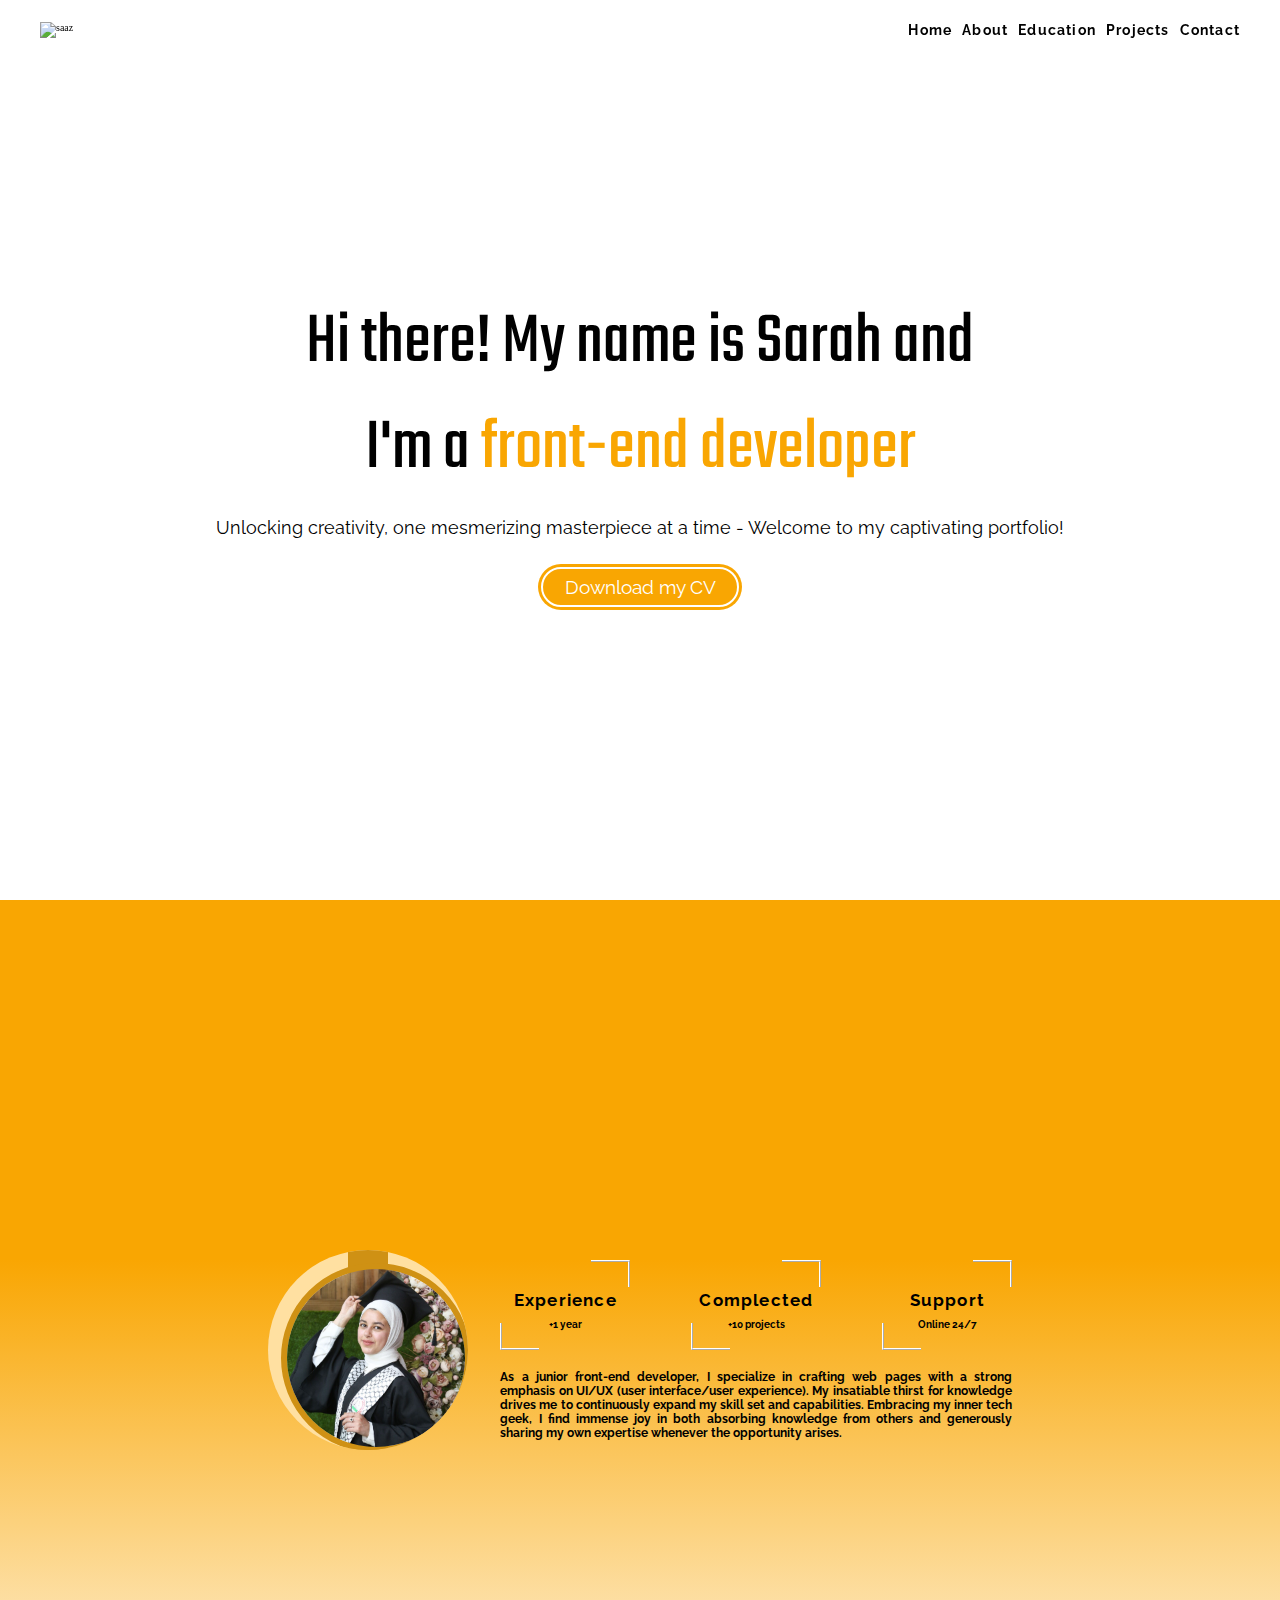
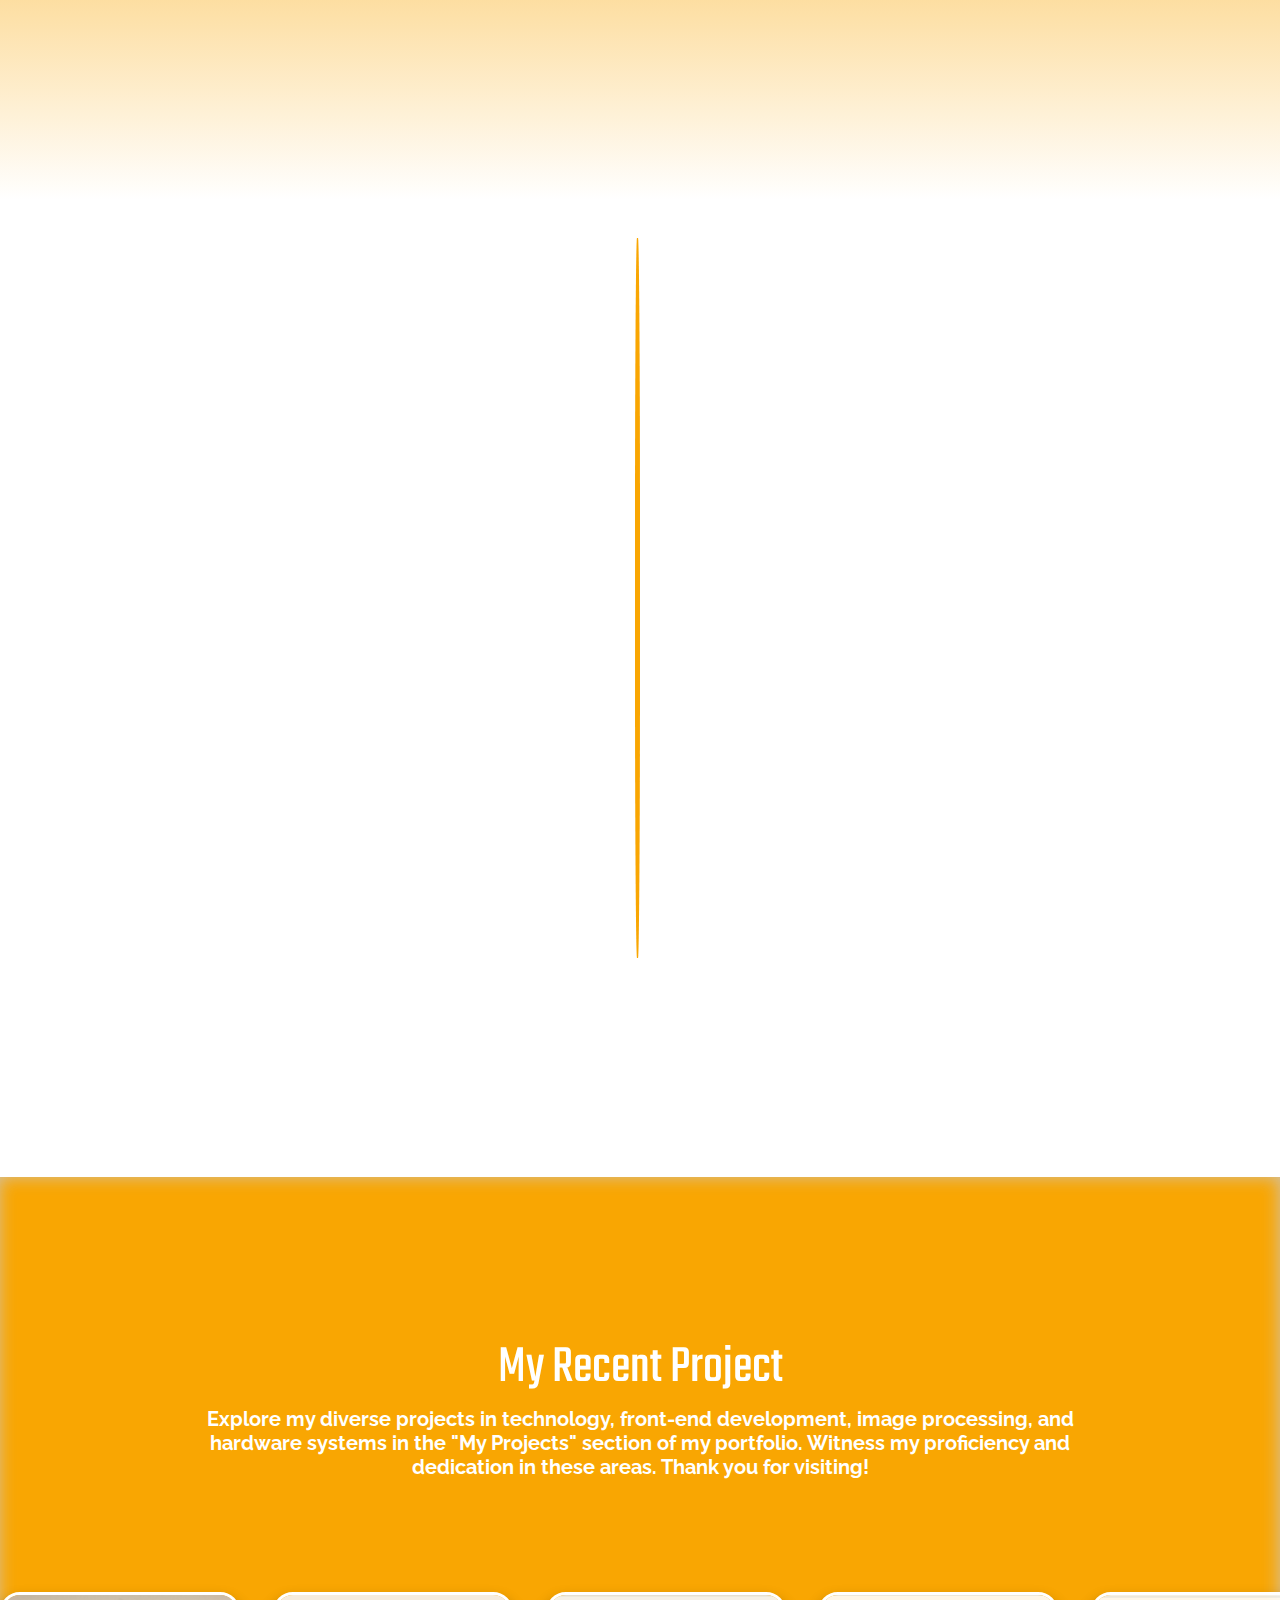
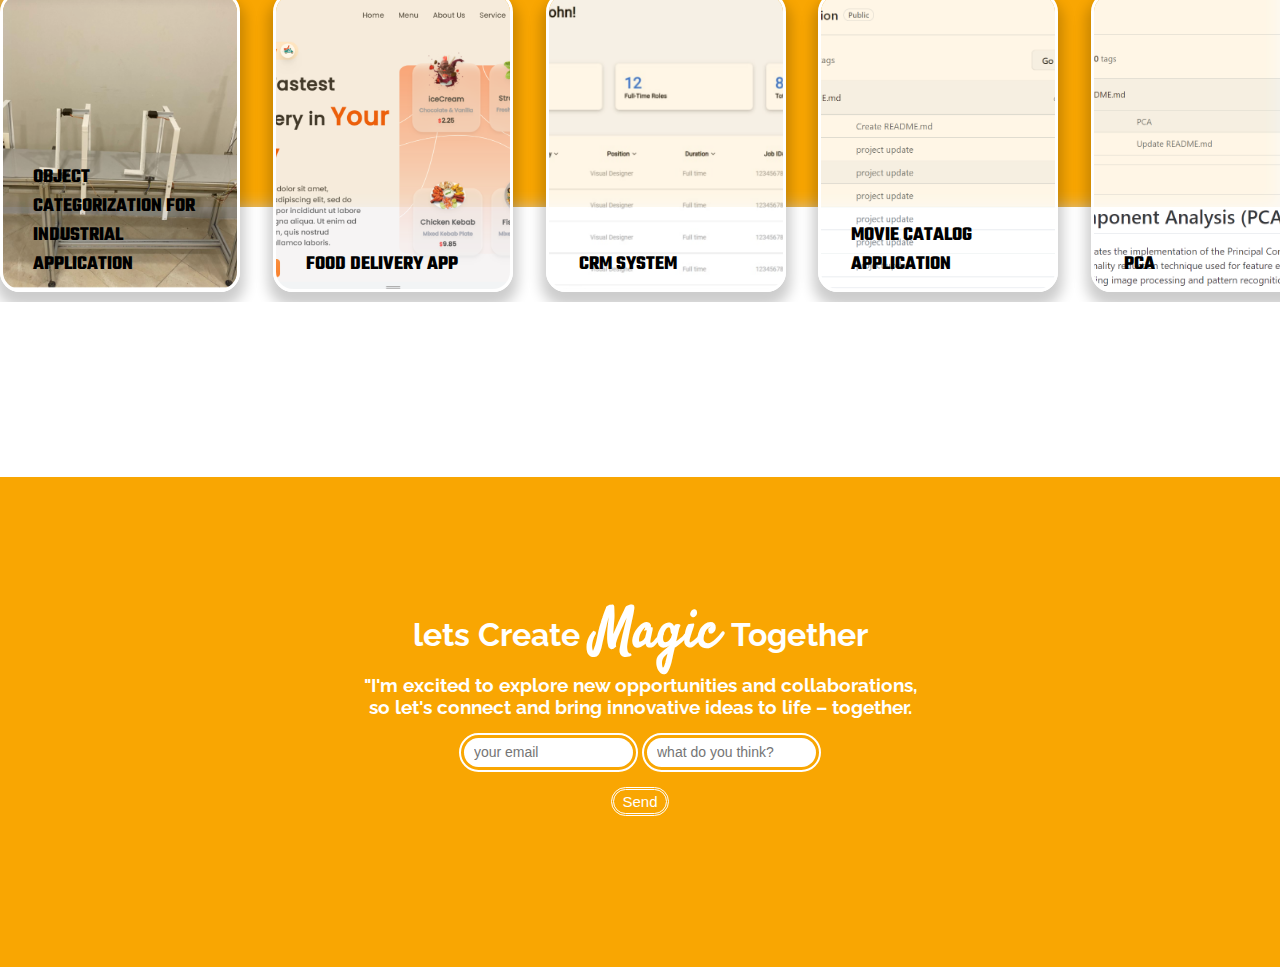
==== index.html @ d1045444 "#15 - Fix hidden bar position to appear at top of projects section" ====
<!DOCTYPE html>
<html lang="en">
    <head>
        <meta charset="UTF-8">
        <meta name="viewport" content="width=device-width, initial-scale=1.0">
        <link rel="preconnect" href="https://fonts.googleapis.com">
        <link rel="preconnect" href="https://fonts.gstatic.com" crossorigin>
        <link href="https://fonts.googleapis.com/css2?family=Raleway:wght@500&family=Satisfy&family=Teko&display=swap" rel="stylesheet">
        <link rel="stylesheet" href="style.css">
        <script src="https://kit.fontawesome.com/94c3cf904d.js" crossorigin="anonymous"></script>
        <title>Sarah Abu Zeneh</title>
    </head>
    <body>
      <header class="header-section">
            <img src="utils/images/logo.PNG" alt="saaz">
            <section>
                <nav class="nav-list">
                    <ul class="ul-list">
                        <li class="ul-item active" onclick="closeNavBar()">
                            <a href="#">Home</a>
                        </li>
                        <li class="ul-item active" onclick="closeNavBar()">
                            <a href="#about">About</a>
                        </li>
                        <li class="ul-item active" onclick="closeNavBar()">
                            <a href="#edu">Education</a>
                        </li>
                        <li class="ul-item active" onclick="closeNavBar()">
                            <a href="#project">Projects</a>
                        </li>
                        <li class="ul-item active" onclick="closeNavBar()">
                            <a href="#contact">Contact</a>
                        </li>
                    </ul>      
                </nav>
                <i id="hidden-bar" class=" fa-solid fa-bars"></i>
            </section>
        </header>
        <div id="drop-down" class="drop-down">
            <ul class="ul-list">
                <li class="ul-item active">
                    <a href="#">Home</a>
                </li>
                <li class="ul-item active">
                    <a href="#about">About</a>
                </li>
                <li class="ul-item active">
                    <a href="#edu">Education</a>
                </li>
                <li class="ul-item active">
                    <a href="#project">Projects</a>
                </li>
                <li class="ul-item active">
                    <a href="#contact">Contact</a>
                </li>
            </ul>
        </div>
        <section id="home">
            <p class="welcoming-text">Hi there! My name is Sarah and I'm a
                <span>front-end developer</span>
            </p>
            <p class="tagline">
                Unlocking creativity, one mesmerizing masterpiece at a time - Welcome to my captivating portfolio!
            </p>
            <a href="utils/SAZ.pdf" title="Sarah's CV" class="download" download="sarah-abu-zeneh-CV">Download my CV</a>
        </section>
      <section id="about">
            <div class="image-section">
                <div class="image-content">
                    <img src="utils/images/sarah-img.jpeg" alt="my personal image">
                </div>
            </div>
            <div class="cards-section">
                <div class="cards">
                    <div class="card-container">
                        <div class="card">
                            <i class="fa-solid fa-puzzle-piece"></i>
                            <h3>Experience</h3>
                            <h4>+1 year</h4>
                        </div>
                    </div>
                    <div class="card-container">
                        <div class="card">
                            <i class="fa-solid fa-briefcase"></i>
                            <h3>Complected</h3>
                            <h4>+10 projects</h4>
                        </div>
                    </div>
                    <div class="card-container">
                        <div class="card">
                            <i class="fa-solid fa-headset"></i>
                            <h3>Support</h3>
                            <h4>Online 24/7</h4>
                        </div>
                    </div>
                </div>
                <h4>As a junior front-end developer, I specialize in crafting web pages
                    with a strong emphasis on UI/UX (user interface/user experience). 
                    My insatiable thirst for knowledge drives me to continuously expand 
                    my skill set and capabilities. Embracing my inner tech geek, I find 
                    immense joy in both absorbing knowledge from others and generously 
                    sharing my own expertise whenever the opportunity arises.
                </h4>
            </div>
        </section>
      <section id="edu" class="timeline">
                <div class="container right" style="--i : 0">
                    <!-- <div class="dot">
                        <div class="inner"></div>
                    </div> -->
                    <div class="CompanyLogo">
                        <img src="utils/images/foothill.png" alt="Foothill technology solution" title="Foothill technology solution">
                        <a href="" target="_blank">
                            <h3>                
                                Foothill technology solution
                            </h3>
                        </a>
                    </div>
                    <div class="text-card ">
                        <small>June 2023 - current</small>
                        <p>
                            During a 4-month front-end internship, participants gain practical 
                            experience in web development, including UI design, HTML, CSS, 
                            JavaScript, and React, their skills and expertise in the field.</p>
                    </div>
                    <i class="fa-solid fa-caret-left right-arrow"></i>
                </div>
                <div class="container left" style="--i : 1">
                    
                    <div class="CompanyLogo">
                        <img src="utils/images/js.png" title="JavaScript" alt="JavaScript">                    
                        <a href="" target="_blank">
                            <h3>                
                                Advanced JavaScript Online Course
                            </h3>
                        </a>
                    </div>
                    <div class="text-card ">
                        <small>April 2023 - Jun 2023</small>
                        <p>An advanced JS programming online course teaches experienced developers 
                            advanced skills to build sophisticated web applications using advanced 
                            language features and cutting-edge techniques.</p>
                    </div>
                    <i class="fa-solid fa-caret-right left-arrow"></i>
                    <i class="fa-solid fa-caret-left none"></i>
                </div>
                <div class="container right" style="--i : 2">
                    <!-- <div class="dot">
                        <div class="inner"></div>
                    </div> -->
                    <div class="CompanyLogo">
                        <img src="/utils/images/amideast.png" title="AESP" alt="Amideast">
                        <a href="" target="_blank">
                            <h3>                
                                AESP - Amideast
                            </h3>
                        </a>
                    </div>
                    <div class="text-card ">
                        <small>February 2023 - May 2023</small>
                        <p>The American English Scholarship Program (AESP) aims to make unemployed 
                            university graduates more competitive in the job market. It's a 120-hour 
                            program funded by the American House.</p>
                    </div>
                    <i class="fa-solid fa-caret-left right-arrow"></i>
                </div>
                <div class="container left" style="--i : 3">
                    <div class="CompanyLogo">
                        <img src="utils/images/ppu.png" title="PPU" alt="Palestine Polytechnic University">
                        <a href="" target="_blank">
                            <h3>                
                                Palestine Polytechnic University
                            </h3>
                        </a>
                    </div>
                    <div class="text-card ">
                        <small>August 2018 - January 2023</small>
                        <p>A Bachelor's degree in Computer Engineering focuses on the study and application 
                            of hardware and software principles to design, develop, and optimize computer
                            systems and technologies.</p>
                    </div>
                    <i class="fa-solid fa-caret-right left-arrow"></i>
                    <i class="fa-solid fa-caret-left none"></i>
                </div>
        </section>
              <section class="projects" id="project">
            <div class="background">
                <p>My Recent Project</p>
                <h2>Explore my diverse projects in technology, front-end development, 
                                    image processing, and hardware systems in the "My Projects" 
                                    section of my portfolio. Witness my proficiency and dedication 
                                    in these areas. Thank you for visiting!</h2>
            </div>
            <div class="projects-wrapper snaps-inline">
                <div class="project-card ">
                    <h2>Object Categorization for Industrial Application</h2>
                    <p>
                        The system is a cost-effective object categorization system that 
                        uses deep learning to accurately categorize three types of objects 
                        with 90% accuracy. It has an average inference time of 500ms, making 
                        it suitable for efficient automated sorting on assembly lines.
                    </p>
                    <a href="https://drive.google.com/file/d/17zjoImbSUaY_5JnwhaP7VXcriBlGRVYD/view">
                        <i class="fa-solid fa-angles-right"></i>
                        Click here
                    </a>
                    <img src="utils/images/object-categorization.PNG" alt="object categorization">
                </div>
                <div class="project-card">
                    <h2>Food Delivery App</h2>
                    <p>
                        It's a full stack food delivery application using Reactjs, 
                        Firebase, Framer motion, Tailwind css. This projects allows 
                        to the user to add new items and to maintain all the things 
                        over the firestore cloud database
                    </p>
                    <a href="https://www.google.com/url?q=https://github.com/saraAAZ/food-delivery-app&sa=D&source=docs&ust=1690676803667102&usg=AOvVaw3JPODkcK7rjMWF8IzKOASY">
                        <i class="fa-solid fa-angles-right"></i>
                        Click here
                    </a>
                    <img src="utils/images/food-app.PNG" alt="food app">
                </div>
                <div class="project-card">
                    <h2>CRM system</h2>
                    <p>
                        Simple CRM system building with ReactJS aims to store customer and 
                        prospect contact information and identify sales opportunities.
                    </p>
                    <a href="">
                        <i class="fa-solid fa-angles-right"></i>
                        Click here
                    </a>
                    <img src="utils/images/crm.PNG" alt="crm system">
                </div>
                <div class="project-card">
                    <h2>Movie Catalog Application</h2>
                    <p>
                        Node.js CLI app for managing movie catalog, utilizing OOP, 
                        prototypes, ES6 features, async programming, Fetch API, file 
                        handling, and modules.
                    </p>
                    <a href="https://github.com/sara-abu-zeineh/movie-catalog-application/tree/main">
                        <i class="fa-solid fa-angles-right"></i>
                        Click here
                    </a>
                    <img src="utils/images/movie-catalog.PNG" alt="movie catalog">
                </div>
                <div class="project-card">
                    <h2>PCA</h2>
                    <p>
                        Code snippet implementing PCA algorithm in MATLAB for dimensionality 
                        reduction, feature extraction, and data visualization, widely used in 
                        image processing and pattern recognition
                    </p>
                    <a href="https://github.com/sara-abu-zeineh/PCA">
                        <i class="fa-solid fa-angles-right"></i>
                        Click here
                    </a>
                    <img src="utils/images/pca.PNG" alt="PCA">
                </div>
                <div class="project-card">
                    <h2>Room automation system</h2>
                    <p>
                        A room automation system that monitors temperature, light level, 
                        and smoke. It controls the fan speed based on temperature, adjusts 
                        LED brightness according to light level, and generates a fire alarm 
                        while allowing user ON/OFF control with a switch.
                    </p>
                    <a href="">
                        <i class="fa-solid fa-angles-right"></i>
                        Click here
                    </a>
                    <img src="utils/images/room.png" alt="room automation system">
                </div>
                <div class="project-card">
                    <h2>SIC Assembler</h2>
                    <p>
                        "Python-based SIC assembler simulator with pass 1 generating intermediate 
                        file for pass 2, displaying program details and error list.
                    </p>
                    <a href="https://github.com/sara-abu-zeineh/SIC_ASSEMBLER">
                        <i class="fa-solid fa-angles-right"></i>
                        Click here
                    </a>
                    <img src="utils/images/sic.PNG" alt="SIC Assembler">
                </div>
            </div>
        </section>
      <section id="contact">
            <h2>lets Create
                <span>
                    Magic</span>
                Together</h2>
            <h4>"I'm excited to explore new opportunities and collaborations,
                so let's connect and bring innovative ideas to life – together.</h4>
            <form class="contact-form" action="https://formspree.io/f/xzblzjeo" method="POST">
                <div class="inputs-wrapper">
                    <input type="email" name="email" placeholder="your email" required>
                    <input type="text" name="text-input" placeholder="what do you think?" required>
                </div>
                <button type="submit">Send</button>
            </form>
            <div class="accounts-links">
                <a href="mailto:sarah.abuzeneh@gmail.com" title="mail me to">
                    <i class="fa-regular fa-envelope"></i>
                </a>
                <a href="https://www.linkedin.com/in/sarah-abu-zena/" rel='noopener noreferrer' title="linked in account" target="_blank">
                    <i class="fa-brands fa-linkedin"></i>
                </a>
                <a href="https://github.com/sara-abu-zeineh" rel='noopener noreferrer' title="github account" target="_blank">
                    <i class="fa-brands fa-github"></i>
                </a>
            </div>
        </section>
    </body>
  <script src="script.js" defer></script>
</html>
---- style.css ----
*,*::after ,*::before{
    box-sizing: border-box;
    padding: 0;
    margin: 0;
    outline: none;
}
html{
    font-size: 62.5%;
    scroll-behavior: smooth;
    overflow-x: hidden;
    scroll-snap-type: y mandatory;
}
:root{
    --black : #000;
    --golden-orange : #F9A602;
    --white :#fff;
    --primary-white: rgb(240, 240, 240);
    --golden-orange-shadow: rgba(202, 200, 198, 0.9);
    --light-orange : rgb(255, 224, 161);
    --cl :#cf9114;
    --scroll-bar-hovering:#f1c876;
}
body{
    width: 100vw;
}
section{
    scroll-snap-align: start;
}
h1,h2,h3,h4,h5,h6,a,p,small{
    font-family: 'Raleway', sans-serif;
}
a{
    text-decoration: none;
    cursor: pointer;
}
li{
    list-style-type: none;
}
i{
    cursor: pointer;
}
/* Header section style */
header{
    display: flex;
    padding: 1rem 4rem;
    justify-content: space-between;
    align-items: center;
    position: fixed;
    width: 100vw;
    -webkit-backdrop-filter: blur(10px);
    backdrop-filter: blur(5px);
    z-index: 10;
    height: 6rem;
    > img {
        width: 13rem;
        cursor: pointer;
    }
    >section{
        display: flex;
        align-items: center;
        .ul-list{
            display: flex;
            gap:clamp(0.3125rem, -0.0641rem + 0.8607vw, 1rem);;
            font-size: clamp(0.8125rem, 0.2305rem + 1.3302vw, 1.35rem);
            >li a{
                color: var(--black);
                font-weight: 700;
                letter-spacing: .12rem;
                transition: color .2s ease-in-out;
                &:hover{
                    color: var(--golden-orange);
                }
                &:focus,section:focus-within a{
                    color: black;
                    text-shadow: 2px 2px 1.5px var(--golden-orange);
                }
            }
        }
        #hidden-bar{
            color: var(--black);        
            display: none;
            z-index: 10;
            font-size: clamp(1.0125rem, -0.1118rem + 2.1127vw, 2.3rem);
        }           
    }    
}
.drop-down{
    display: none;
}
/* Media Query for Header */
@media (max-width: 780px) {
    header{
        .nav-list{
            display: none;
        }
        >section{
        #hidden-bar{
            display:block;
        }}
    }
    .ul-list{
        gap:clamp(0.3125rem, -0.0641rem + 0.8607vw, 1rem);;
        font-size: clamp(0.8125rem, 0.2305rem + 1.3302vw, 1.35rem);
        >li a{
            color: var(--black);
            font-weight: 700;
            letter-spacing: .12rem;
            transition: color .2s ease-in-out;
        }:hover{
            color: var(--golden-orange);
        }
    }
    .drop-down{
        display: flex;
        flex-direction: row;
        width:30rem;
        height: 0rem;
        position: fixed;
        right: 3rem;
        z-index: 20;
        top: 6rem;
        -webkit-backdrop-filter: blur(10px);
        backdrop-filter: blur(5px);
        background-color: rgba(139, 134, 134, 0.1);
        border-radius: 15px;
        justify-content: center;
        align-items: center;
        overflow: hidden;
        margin-bottom: 0px;
        transition: height .9s cubic-bezier(0.215, 0.610, 0.355, 1)
    }
    .drop-down.open{
        height: 15rem;
        padding: 2rem 4rem;
    }
    .open{
        display: flex;
    }
    .ul-list li{
        padding: .7rem;
        text-align: center;
    }
  }
  @media (max-width: 500px) {
    .drop-down{
        width:80vw;
    }
  }  
/* Home section style */
#home{
    height: 100vh;
    width: 100vw;
    display: flex;
    flex-direction: column;
    justify-content: center;
    align-items: center;
    --duration:.9s;
    animation: fadeIn var(--duration) ease-in ;
    >.welcoming-text{
        font-family: 'Teko', sans-serif;
        width: 10em;
        font-size: clamp(3.4rem, 0.008rem + 5.975vw, 7.375rem);
        text-align: center;
        cursor: default;
        margin-bottom: .2em;
        >span{
            color: var(--golden-orange);
        }
    }::selection, .welcoming-text span::selection{
        background: var(--golden-orange);
        color: var(--white);
    }
    >.tagline{
        font-size: clamp(1.25rem, 0.008rem + 1.375vw, 2.8rem);
        text-align: center;
        padding: 0em 2em;
        margin-bottom: .4em;
        width: 90%;
    } 
    >.download{
        background-color: var(--golden-orange);
        color: var(--white);
        font-size:clamp(1.15rem, 0.008rem + 1.475vw, 2.7rem);
        padding: .65em 1.4em;
        margin-top: 1em;
        border-radius: 2em;
        outline: 2px solid var(--white); 
        outline-offset: -5px;  
        transition: all .3s ease-in-out; 
        cursor: url(utils/images/pdf.png),auto;
    }:hover{
        outline-offset: 5px;  
        outline-color: var(--golden-orange);
    }
}
/* FideIn animation  */
@keyframes fadeIn {
    from{
        opacity: 0;
    }
    to{
        opacity: 1;
    }
}
/* About-me section style */
#about{
    background: linear-gradient(0deg, rgba(255,255,255,1) 0%, rgba(249,166,2,1) 60%, rgba(249,166,2,1) 100%);
    height: 100vh;   
    width: 100vw; 
    display: flex;
    justify-content: center;
    align-items: center;
    padding: 10em 0;
    >.image-section{
        width: 20rem;
        height: 20rem;
        position: relative;
        overflow: hidden;
        background: var(--light-orange);
        border-radius: 50%;
        >.image-content{
            inset: 1.3rem;
            width: 19rem;
            height: 19rem;
            border: .6rem solid var(--cl);
            position: absolute;
            z-index: 2;
            border-radius: 50%;
            overflow: hidden;
            /* cursor: ; remember to add customize svg instead of using cursor */
            >img{
                position:absolute;
                top: 0;
                right: 0;
                width: 100%;
                height: 100%;
                object-fit: cover;
                cursor: url(utils/images/graduate.png),auto;
            }
        }
        &::before{
            content: "";
            position: absolute;
            background: var(--cl);
            inset : -1rem 8rem;  
            z-index: 1;  
            --rotate-duration:8s;
            --trans-duration:.5s;
            animation: rotate var(--rotate-duration) linear infinite; 
            transition: inset var(--trans-duration) ease-in-out ;
            cursor: pointer;
        }
        &:hover::before{
            animation-play-state: paused;
            inset: -1rem 0rem;
        }
    }
    >.cards-section{
        display: flex;
        flex-direction: column;
        justify-content: space-between;
        width: 40%;
        height: fit-content;
        margin-left: calc(2rem + 1vw);
        user-select: none;
        >.cards{
            display: flex;
            justify-content: space-between;
            width: 100%;
            >.card-container{
                display: inherit;
                position: relative;
                >.card{
                    width: 13rem;
                    height: fit-content;
                    padding: 2rem;
                    display: inherit;
                    flex-direction: column;
                    justify-content: center;
                    align-items: center;
                    >i{
                        font-size: clamp(1.2rem, 0.1639rem + 1.604vw, 2rem);
                        color: var(--white);
                        margin-bottom: 1rem;
                    } 
                    >h3{
                        font-size: clamp(1.2rem, 0.1639rem + 1.2604vw, 1.65rem);
                        letter-spacing: .12rem;
                        margin-bottom: .5em;
                    } 
                    >h4{
                        font-size: clamp(.8rem, 0.1639rem + .7vw, 1rem);
                    }
                    &::after, &::before{
                        content: "";
                        position: absolute;
                        width: 30%;
                        height: 30%;
                        transition: all 1s ease-in-out;
                    }
                    &::after{
                        right: 0;
                        top: 0;
                        border-top:  2px ridge var(--white);
                        border-right: 2px ridge var(--white);
                    }
                    &::before{
                        left: 0;
                        bottom: 0;
                        border-left:  2px ridge var(--white);
                        border-bottom: 2px ridge var(--white);
                    }
                }
                &:hover .card::after,&:hover .card::before{
                    border-color: transparent;
                    width: 0%;
                    height: 0%;
                }
            }
        }
        >h4{
            width: 100%;
            font-size: clamp(1.2rem, 0.1639rem + 1vw, 1.2rem);
            text-align: justify;
            margin-top: 2rem;
        }
    }
}
/* rotate animation */
@keyframes rotate {
    0% {
        transform: rotate(0deg);
      }
      100% {
        transform: rotate(360deg);
      }
}
/* media query for About-me section */
@media screen and (max-width: 977px ) {
    #about{
        >.cards-section{
            width: 50%;
            >.cards{
                >.card-container{
                    >.card{
                        padding: 2rem 1rem;
                    }
                }
            }
        }
    }
}
@media screen and (max-width: 777px ) {
    #about{
        >.cards-section{
            width: 55%;
            >.cards{
                >.card-container{
                    >.card{
                        width:10rem ;
                        padding: 2rem 1rem;
                    }
                }
            }
        }
    }
}
@media screen and (max-width: 600px ) {
    #about{
        flex-direction: column;
        >.image-section{
            margin-bottom: 3rem;
        }
        >.cards-section{
            width: 80%;
            margin-left: 0rem;
            >.cards{
                >.card-container{
                    >.card{
                        width:9rem ;
                        padding: 2rem 1rem;
                    }
                }
            }
        }
    }
}
.timeline{
    position: relative;
    width: 60vw;
    min-height: 100vh;
    margin:3% auto;
    display: flex;
    flex-direction: column;
    justify-content: center;
    padding: 5rem 3rem 3rem ;
    animation: move-down 1s linear forwards;
    >.container{
        padding: 1rem 5rem;
        position: inherit;
        width: 50%;
        border: .3rem solid var(--golden-orange);
        border-radius: 1.6rem;
        padding: 1rem;
        --duration : 1s;
        --interval : 1.2s;
        opacity: 0;
        >.dot{
                width: 3rem;
                height: 3rem;
                background-color: var(--golden-orange);
                position: absolute;
                z-index: 1;
                display: flex;
                top: 1.5rem;
                left: -7.4em;
                justify-content: center;
                align-items: center;
                border-radius: 50%;
                >.inner{
                    width: 1rem;
                    height: 1rem;
                    background-color: var(--white);
                    border-radius: 50%;
                }
            }
            >.CompanyLogo{
                position: inherit;
                display: flex;
                align-items: center;
                position: inherit;
                >img{
                margin-right: 1rem;
                width: 4rem;
                height: 4rem;
                }
                >a{
                    color: var(--black);
                    >h3{
                        font-size: clamp(1.0125rem, -0.0641rem + 1.0607vw, 3rem);
                    }
                }
            }
            >.text-card{
                margin-top: .5rem;
                display: flex;
                position: inherit;
                flex-direction: column;
                height: fit-content;
                min-height: calc(73% - 2rem); 
                >small{
                    margin-bottom: 1rem;
                }
            }
            >i{
                position: absolute;
                font-size: 4rem;
                z-index: 3;
                top: 1.2rem; 
                color: var(--golden-orange);
            }  
            >i.right-arrow{
                left: -1.5rem;
            }
            >i.left-arrow{
                right: -1.5rem;
            }
            >i.none{
                display: none ;
                position: absolute;
                top: 1.8rem; 
                font-size: 4rem;
                z-index: 20;
                color: var(--golden-orange);
                left: -15px;
            }
        }  
        .left{
            left: -4%;
        }
        .right{
            left:53%;        
        }  
        &::after{
            content: '';
            position: absolute;
            width: .5rem;
            height: 80vh;
            border-radius: 40%; 
            background: var(--golden-orange);
            top: 0;
            left: 49%;
            margin-left:.3rem;
            z-index: 0;
            animation: move-line 5s linear forwards;
        }
        .container.left{
            animation: move-left var(--duration) calc(var(--interval)*var(--i)) ease-in-out forwards;
        }
        .container.right{
            animation: move-right var(--duration) calc(var(--interval)*var(--i)) ease-in-out forwards;
        }
       
}

/* time line forward animation  */
@keyframes move-line {
    0%{
        height: 0;
        opacity: 0;
    }
    100%{
        height: 100%;
        opacity: 1;
    }
}
/* container forward animation  */
@keyframes move-left {
    0%{
        opacity: 0;
        transform: translateX(-1rem);
    }    
    100%{
        opacity: 1;
        transform: translateX(none);

    } 
}
@keyframes move-right {
    0%{
        opacity: 0;
        transform: translateX(1rem);
    }    
    100%{
        opacity: 1;
        transform: translateX(none);

    } 
}

/* Media Query for education system */
@media screen and (max-width: 840px){
    .timeline{
        width: 100vw;
        padding: 0 0rem 1rem;
        margin: 0;
        &::after{
            left: 6%;
        }
        >.container{
            position: inherit;
            width: 80%;
            border: .3rem solid var(--golden-orange);
            border-radius: 1.6rem;
            margin: 0% 12% .4rem;
            opacity: 0;
            width: 70%;
            >i.left-arrow{
                display: none;
            }
            >i.none{
                display: block ;
               
            }
        }
        .left{
            left: 0%;
        }
        .right{
            left:0%;        
        }  
        >.container.left{
            animation: move-right var(--duration) calc(var(--interval)*var(--i)) ease-in-out forwards;
        }
       
    }
}
@media screen and (max-width: 480px){
    .timeline{
        width: 100vw;
        margin: 0;
        &::after{
            left: 1.2rem;
        }
        >.container{
            width: 80%;
        }
        &::after{
            left: 1.6rem;
        }
    }
}
.projects{
    width: 100vw;
    height: 100vh;
    z-index: 1;
    position: relative;
    .background{
        position: relative;
        width: 100%;
        height: 70vh;
        display: flex;
        color: var(--white);
        flex-direction: column;
        align-items: center;
        padding: 17vh 6rem 2rem;
        background-color: var(--golden-orange);
        box-shadow: -1px 0px 18px -1px var(--golden-orange-shadow)inset;
        -webkit-box-shadow: -1px 0px 18px -1px var(--golden-orange-shadow) inset;
        -moz-box-shadow: -1px 0px 18px -1px var(--golden-orange-shadow) inset;
        >p{
            font-family: 'Teko', sans-serif;
            font-size: clamp(3.25rem, 0.008rem + 4.975vw, 5.375rem);
        }
        >h2{
            font-size: clamp(1.25rem, 0.008rem + 1.7vw, 2rem);
            text-align: center;
            margin-bottom: .4em;
            width: 70vw;
        }        
    }
    >.projects-wrapper{
        overflow-x: auto;
        width: 100vw;
        height: fit-content;
        overscroll-behavior-inline: contain;
        scroll-snap-type: inline mandatory; 
        display: grid;
        gap: 2rem;
        grid-auto-flow: column;
        grid-auto-columns: calc(24rem + 1vw);
        position: absolute;
        padding: 1rem 0 1rem;
        top: 45vh;
        >*{
            scroll-snap-align: start;
        }
        &::-webkit-scrollbar {
            height:1rem ;  
            cursor: move;
          }
          
          &::-webkit-scrollbar-track {
            background-color: #f1f1f1; 
          }
          
         &::-webkit-scrollbar-thumb {
            background: linear-gradient(90deg,transparent,var(--golden-orange));
            border-radius: .7rem;
            transition: background-color .6s ease-in-out;
            cursor: pointer; 
          }
          
        &::-webkit-scrollbar-thumb:hover {
            background: linear-gradient(90deg,transparent,var(--scroll-bar-hovering));
          }
        >.project-card{
            width: 24rem;
            height: 30rem;
            border-radius: 2rem;
            overflow: hidden;
            cursor: pointer;
            position: relative;
            color: var(--black);
            border: .3rem solid var(--white);
            box-shadow: 0 10px 13px 5px rgba(0, 0, 0, 0.2);
            >img{
                position: absolute;
                object-fit: cover;
                width: 100%;
                height: 100%;
                top: 0;
                left: 0;
                opacity: 0.9;
                transition: opacity .2s ease-out;
                aspect-ratio: 1/1;
            }
            >h2{
                position: absolute;
                bottom: 1rem;
                left: 3rem;
                font-family: 'Teko', sans-serif;
                margin: 0;
                font-size: clamp(1rem, 0.008rem + 1.95vw, 2rem);
                width: 80%;
                color: var(--black);
                z-index: 3;
                text-transform: uppercase;
                transition: all 1s ease-in;
            }
             
            > p ,a {
                opacity: 0;
                position: absolute; 
                left: 3rem;
                z-index: 3;
                width: 80%;
                color: var(--primary-white);
                bottom: 0; 
                text-align: center;
                background-color: white;
                transition: bottom 1s .5S ease-out, opacity .5s ease-in; 
            }
            >p{
                font-size: clamp(.8rem, 0.008rem + 1.35vw, 1.2rem);
                font-weight: 700;
                padding: .5rem;
            }
            > a {
                bottom: 0; 
                font-weight: 600;
                color: var(--white);
            } 
            &:hover h2 {
                bottom: 60%;
                color: var(--black);
                transition: all 1s ease-in-out;
            }
            &:hover  p {
                bottom: 6%;
                color: var(--black);
                opacity: 1;
            }
            &:hover a {
                bottom: 1rem;
                opacity: 1;
                color: var(--golden-orange);
            }
            &:hover img {
                transition: opacity 1s ease-in;
                opacity: 1;
            }
        }
       
    }

}
@media screen and (min-width: 1301px) and (max-width: 2600px) {
    .projects-wrapper{
        top: 54% !important;
    }    
}
@media screen and (max-width: 1250px) {
    .projects-wrapper{
        top: 43% !important;
    }    
}
@media screen and (max-width: 1000px) {
    .projects-wrapper{
        top:45% !important;
    }    
}
@media screen and (max-width: 890px) {
    .projects-wrapper{
        top:41% !important;
    }    
}

@media screen and (max-width: 680px) {
    .projects-wrapper{
        top:50% !important;
        grid-auto-columns: 40% !important;
        >.project-card{
            width: 18rem !important;
            height: 20rem !important;
        }
    }    
    @media screen and (max-width: 400px) {
        .projects-wrapper{
            top:50% !important;
            grid-auto-columns: 55% !important;
            >.project-card{
                width: 18rem !important;
                height: 20rem !important;
            }
        } 
    }
}
#contact{
    width: 100%;
    height: calc(50vh + 4rem);
    color: var(--white);
    background-color: var(--golden-orange);
    padding:calc(5% + .8rem);
    display: flex;
    flex-direction: column;
    justify-content: center;
    align-items: center ;
    >h2{
        font-size: clamp(1.7rem, 0.008rem + 2.975vw, 3.175rem);
        text-align: center;
        > span{
            font-size: clamp(3rem, 0.008rem + 5vw, 5.575rem);
            font-family: 'Satisfy', cursive;
            display: inline-block;
            margin: 0 .5rem;
        }
    }
    >h4{
        font-size: clamp(1.2rem, 0.008rem + 1.975vw, 1.9rem);
        width:calc(50% + 1rem); 
        text-align: center;
    }
    >.contact-form{
        display: flex;
        flex-direction: column;
        justify-content: center;
        align-items: center;
        >*{
            margin-top: 2rem;
        }
        >.inputs-wrapper{
            display: flex;
            justify-content: center;
            align-items: center;
            flex-direction: row;
            >input{
                border:none; 
                border-radius:22px;
                width:100%;
                padding:.7rem 1rem; 
                outline: 2px solid var(--white);
                outline-offset: 3px;
                &:first-of-type{
                    margin-right: 1.4rem;
                }
            }
        }
        >button{ 
            background-color: transparent;
            color: var(--white);
            font-size:clamp(1.15rem, 0.008rem + 1.475vw, 1.5rem);
            padding:.48rem 1rem; 
            border-radius: 2.5em;
            border: 1.8px solid var(--white);
            outline: 1.8px solid var(--white); 
            outline-offset: -.3rem;
            cursor: pointer;
            transition: outline-offset .3s ease-in-out; 
            &:hover{
                outline-offset: 2px;  
            }
        }
    }
    >.accounts-links{
        margin-top: 1rem;
        >a{
            >i{
                font-size: 2rem;
                cursor: pointer;
                color: var(--white);
            }
        }
        >a + a{
            margin-left: 1rem;
        }
    }
}
::placeholder{
    font-size:clamp(1.1rem, 0.008rem + 1.275vw, 1.4rem);
}
@media screen and (max-width:100rem) {
    .background{
        > h4{
             width:calc(67% + 1rem) !important; 
        }
    }
   
    input{
        width: calc(39% + 1rem)!important ;
        padding: 0.7rem 1rem !important;
    }
}
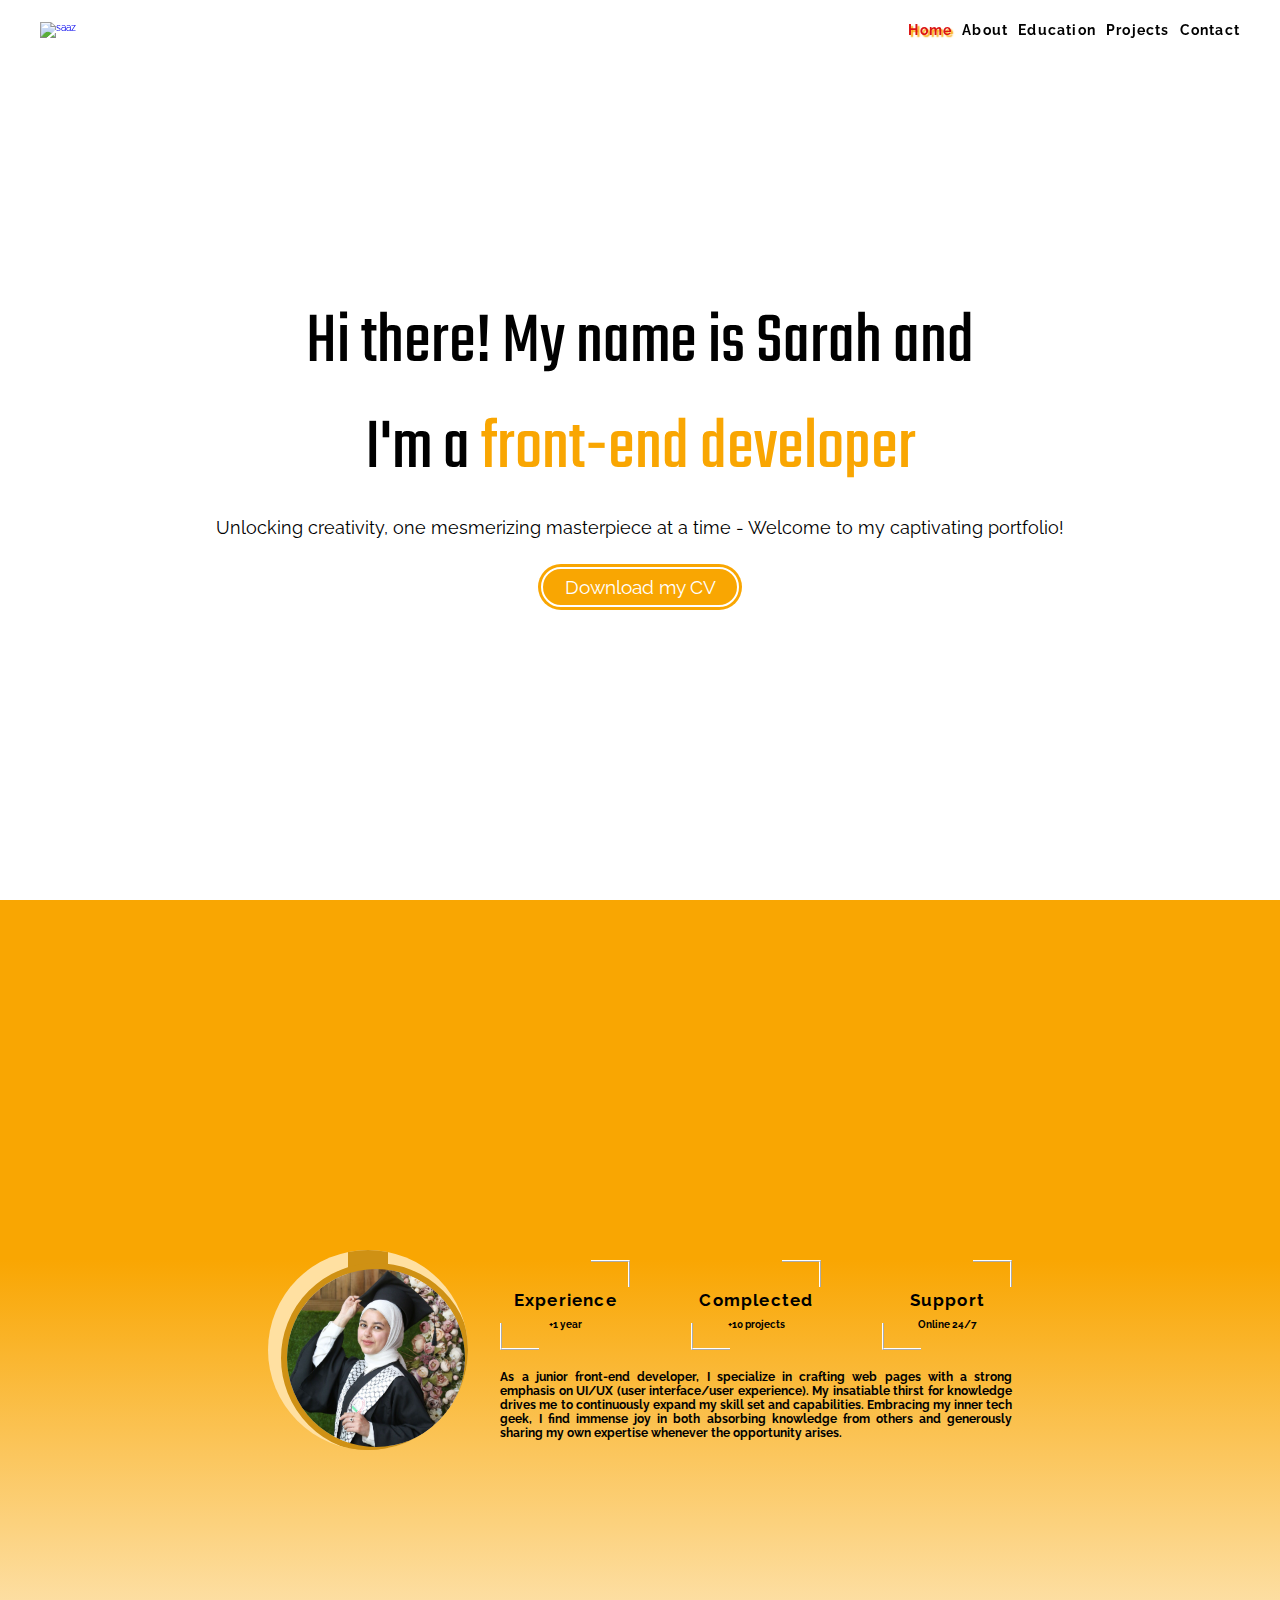
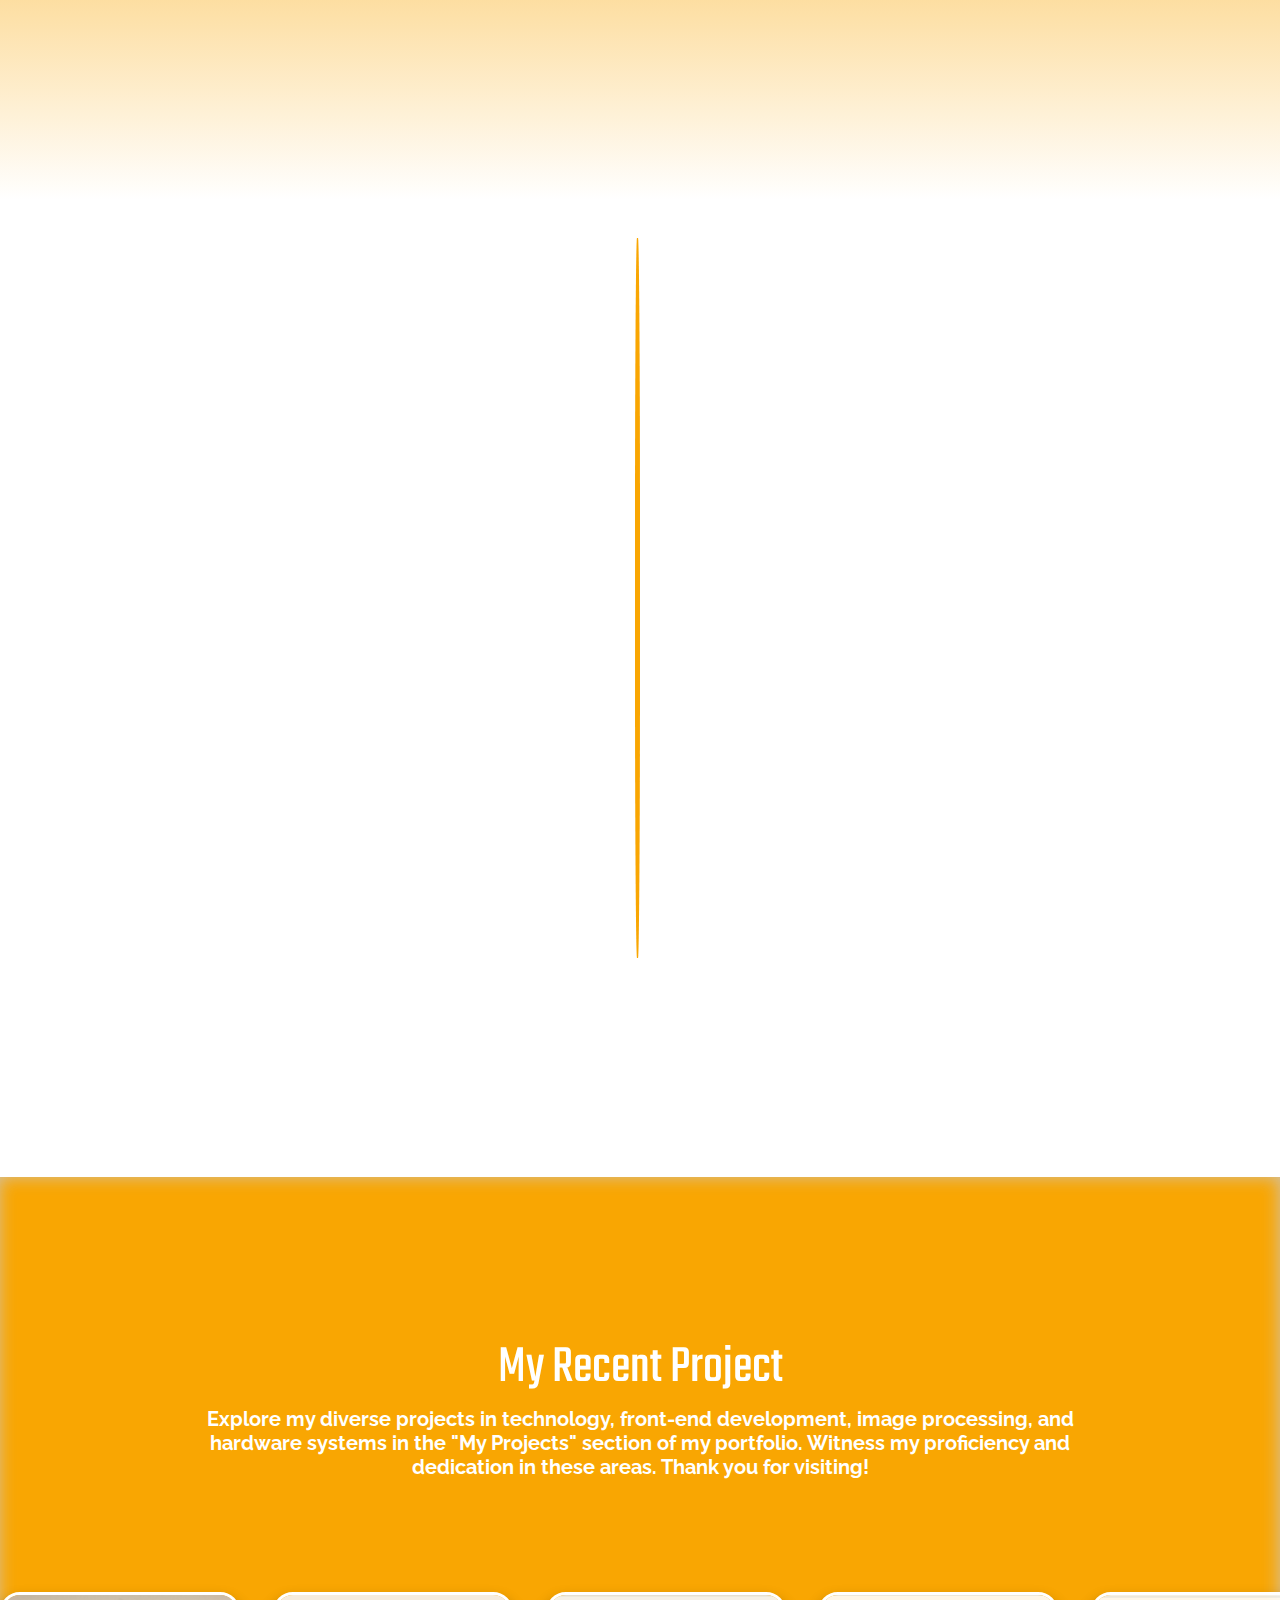
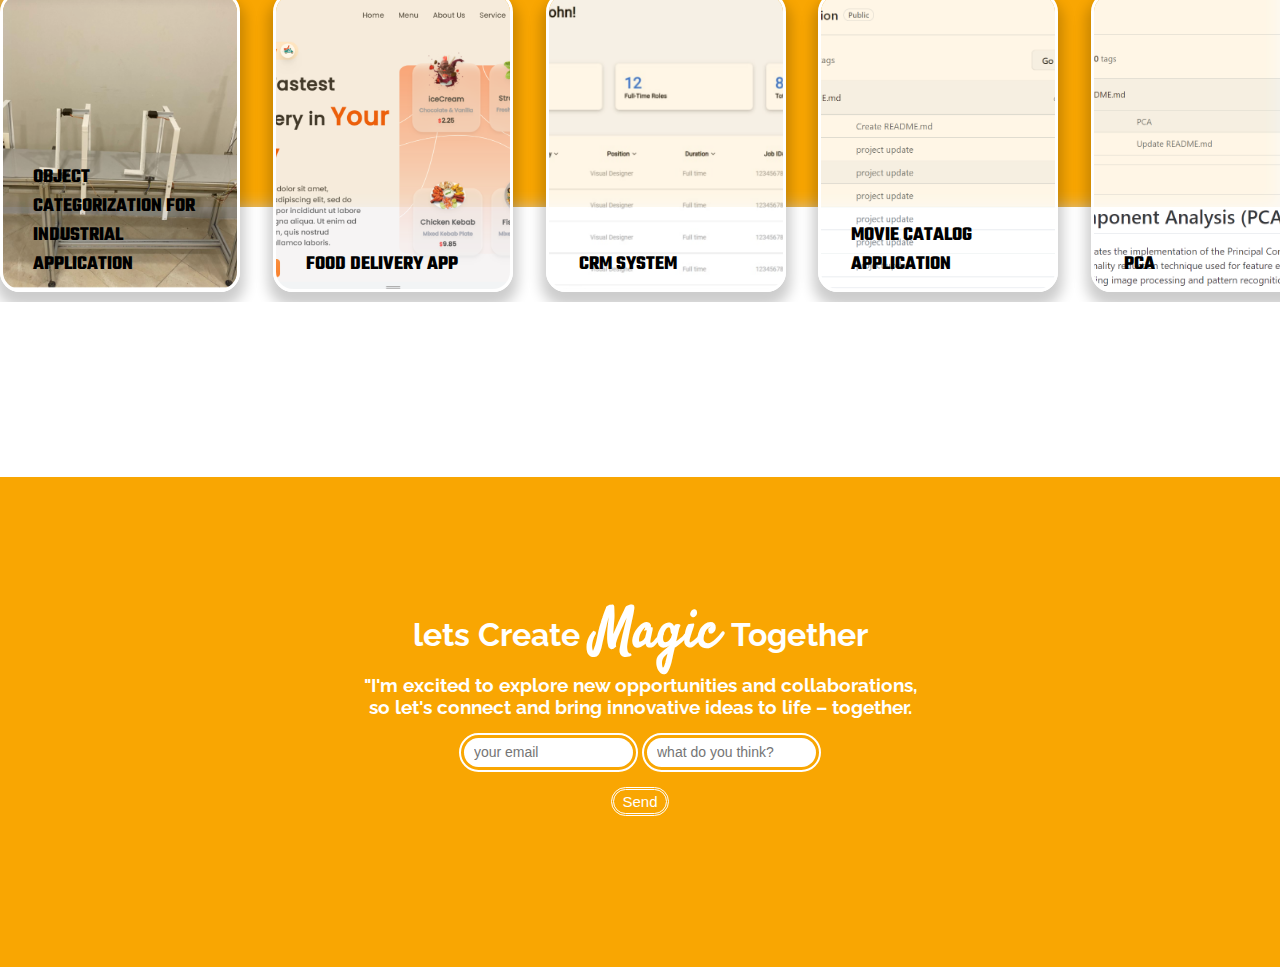
==== commit d46e43f2: "#15 - Wrapped logo with anchor link in header" ====
--- a/index.html
+++ b/index.html
@@ -12,45 +12,47 @@
     </head>
     <body>
       <header class="header-section">
+        <a href="#home">
             <img src="utils/images/logo.PNG" alt="saaz">
-            <section>
+        </a>
+            <div class="div-section">
                 <nav class="nav-list">
                     <ul class="ul-list">
                         <li class="ul-item active" onclick="closeNavBar()">
-                            <a href="#">Home</a>
-                        </li>
-                        <li class="ul-item active" onclick="closeNavBar()">
+                            <a href="#home">Home</a>
+                        </li>
+                        <li class="ul-item " onclick="closeNavBar()">
                             <a href="#about">About</a>
                         </li>
-                        <li class="ul-item active" onclick="closeNavBar()">
+                        <li class="ul-item " onclick="closeNavBar()">
                             <a href="#edu">Education</a>
                         </li>
-                        <li class="ul-item active" onclick="closeNavBar()">
+                        <li class="ul-item " onclick="closeNavBar()">
                             <a href="#project">Projects</a>
                         </li>
-                        <li class="ul-item active" onclick="closeNavBar()">
+                        <li class="ul-item " onclick="closeNavBar()">
                             <a href="#contact">Contact</a>
                         </li>
                     </ul>      
                 </nav>
                 <i id="hidden-bar" class=" fa-solid fa-bars"></i>
-            </section>
+            </div>
         </header>
         <div id="drop-down" class="drop-down">
             <ul class="ul-list">
                 <li class="ul-item active">
-                    <a href="#">Home</a>
-                </li>
-                <li class="ul-item active">
+                    <a href="#home">Home</a>
+                </li>
+                <li class="ul-item">
                     <a href="#about">About</a>
                 </li>
-                <li class="ul-item active">
+                <li class="ul-item">
                     <a href="#edu">Education</a>
                 </li>
-                <li class="ul-item active">
+                <li class="ul-item">
                     <a href="#project">Projects</a>
                 </li>
-                <li class="ul-item active">
+                <li class="ul-item">
                     <a href="#contact">Contact</a>
                 </li>
             </ul>
--- a/style.css
+++ b/style.css
@@ -51,11 +51,11 @@
     backdrop-filter: blur(5px);
     z-index: 10;
     height: 6rem;
-    > img {
+    >a img {
         width: 13rem;
         cursor: pointer;
     }
-    >section{
+    >.div-section{
         display: flex;
         align-items: center;
         .ul-list{
@@ -68,11 +68,7 @@
                 letter-spacing: .12rem;
                 transition: color .2s ease-in-out;
                 &:hover{
-                    color: var(--golden-orange);
-                }
-                &:focus,section:focus-within a{
-                    color: black;
-                    text-shadow: 2px 2px 1.5px var(--golden-orange);
+                    color: rgb(72, 97, 34);
                 }
             }
         }
@@ -87,13 +83,17 @@
 .drop-down{
     display: none;
 }
+.active a{
+    color: rgb(219, 20, 20) !important;
+    text-shadow: 2px 2px 1.5px var(--golden-orange);
+}
 /* Media Query for Header */
 @media (max-width: 780px) {
     header{
         .nav-list{
             display: none;
         }
-        >section{
+        >.div-section{
         #hidden-bar{
             display:block;
         }}
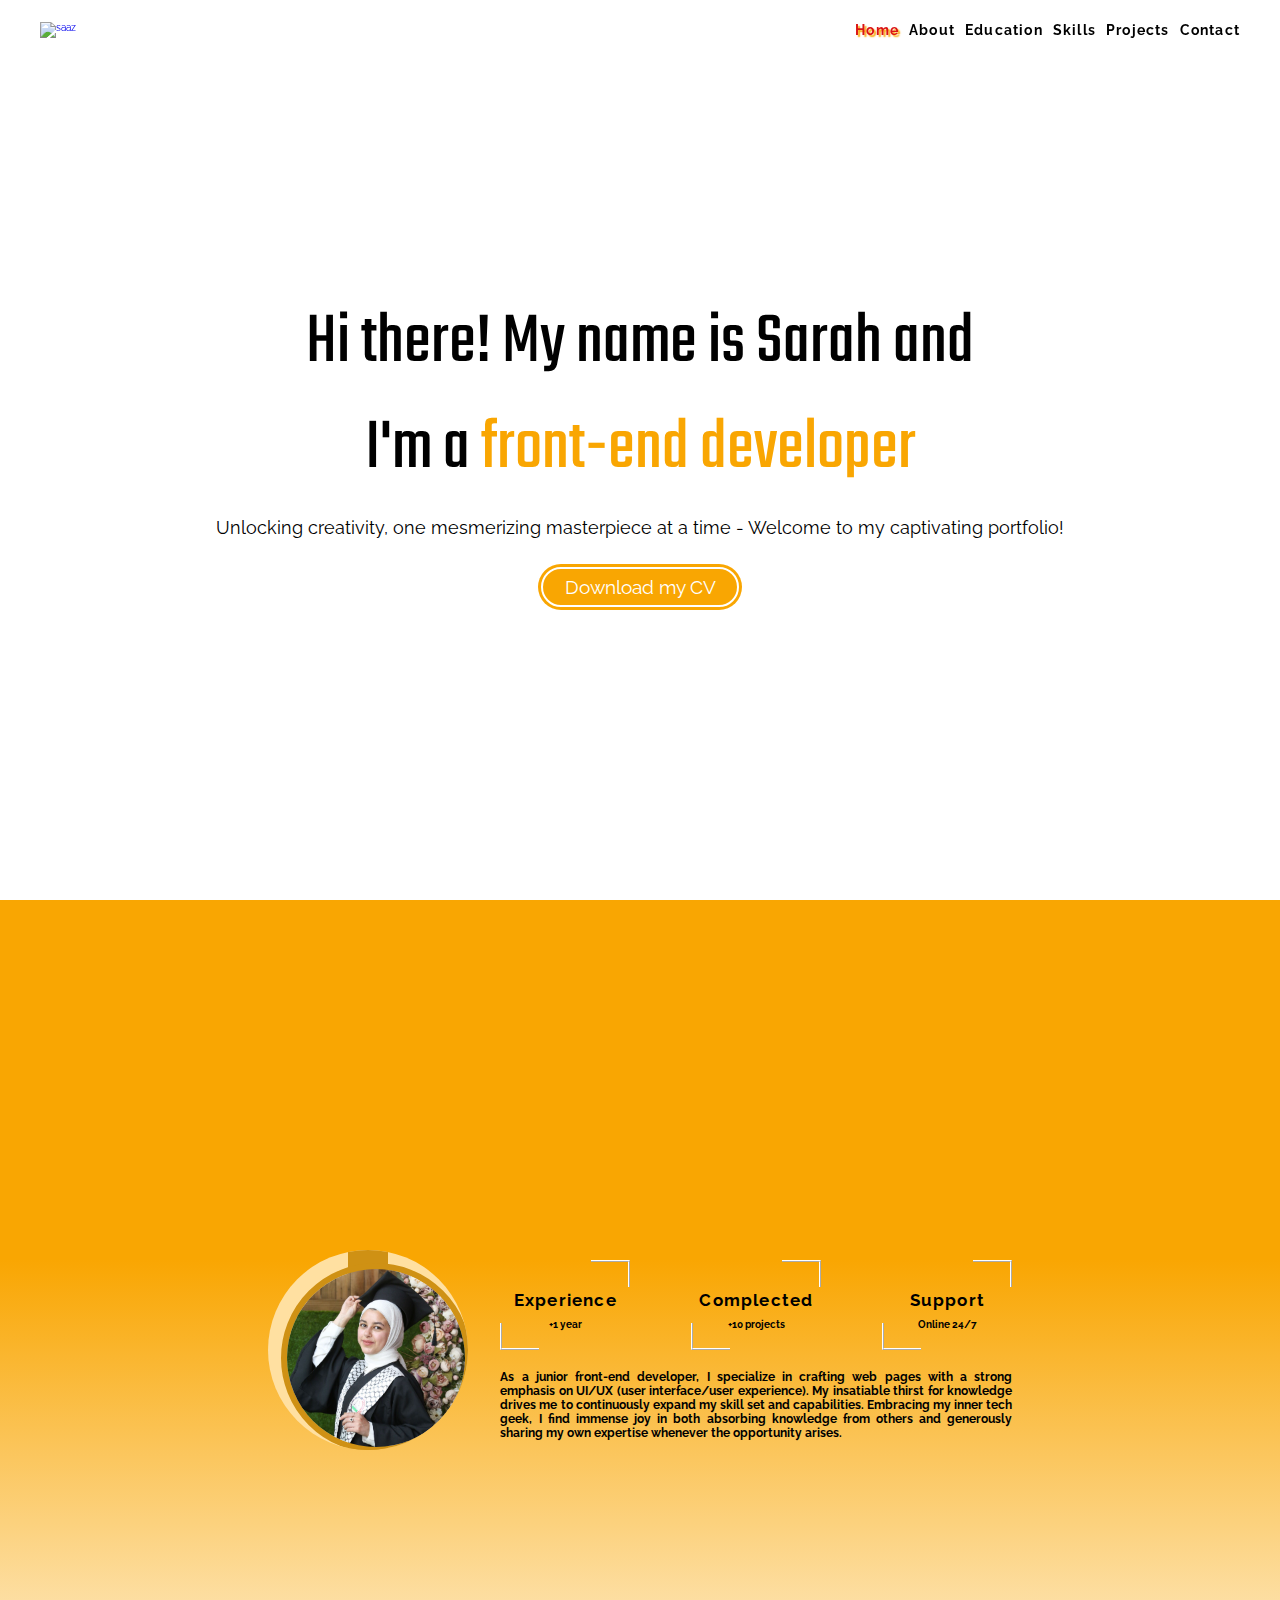
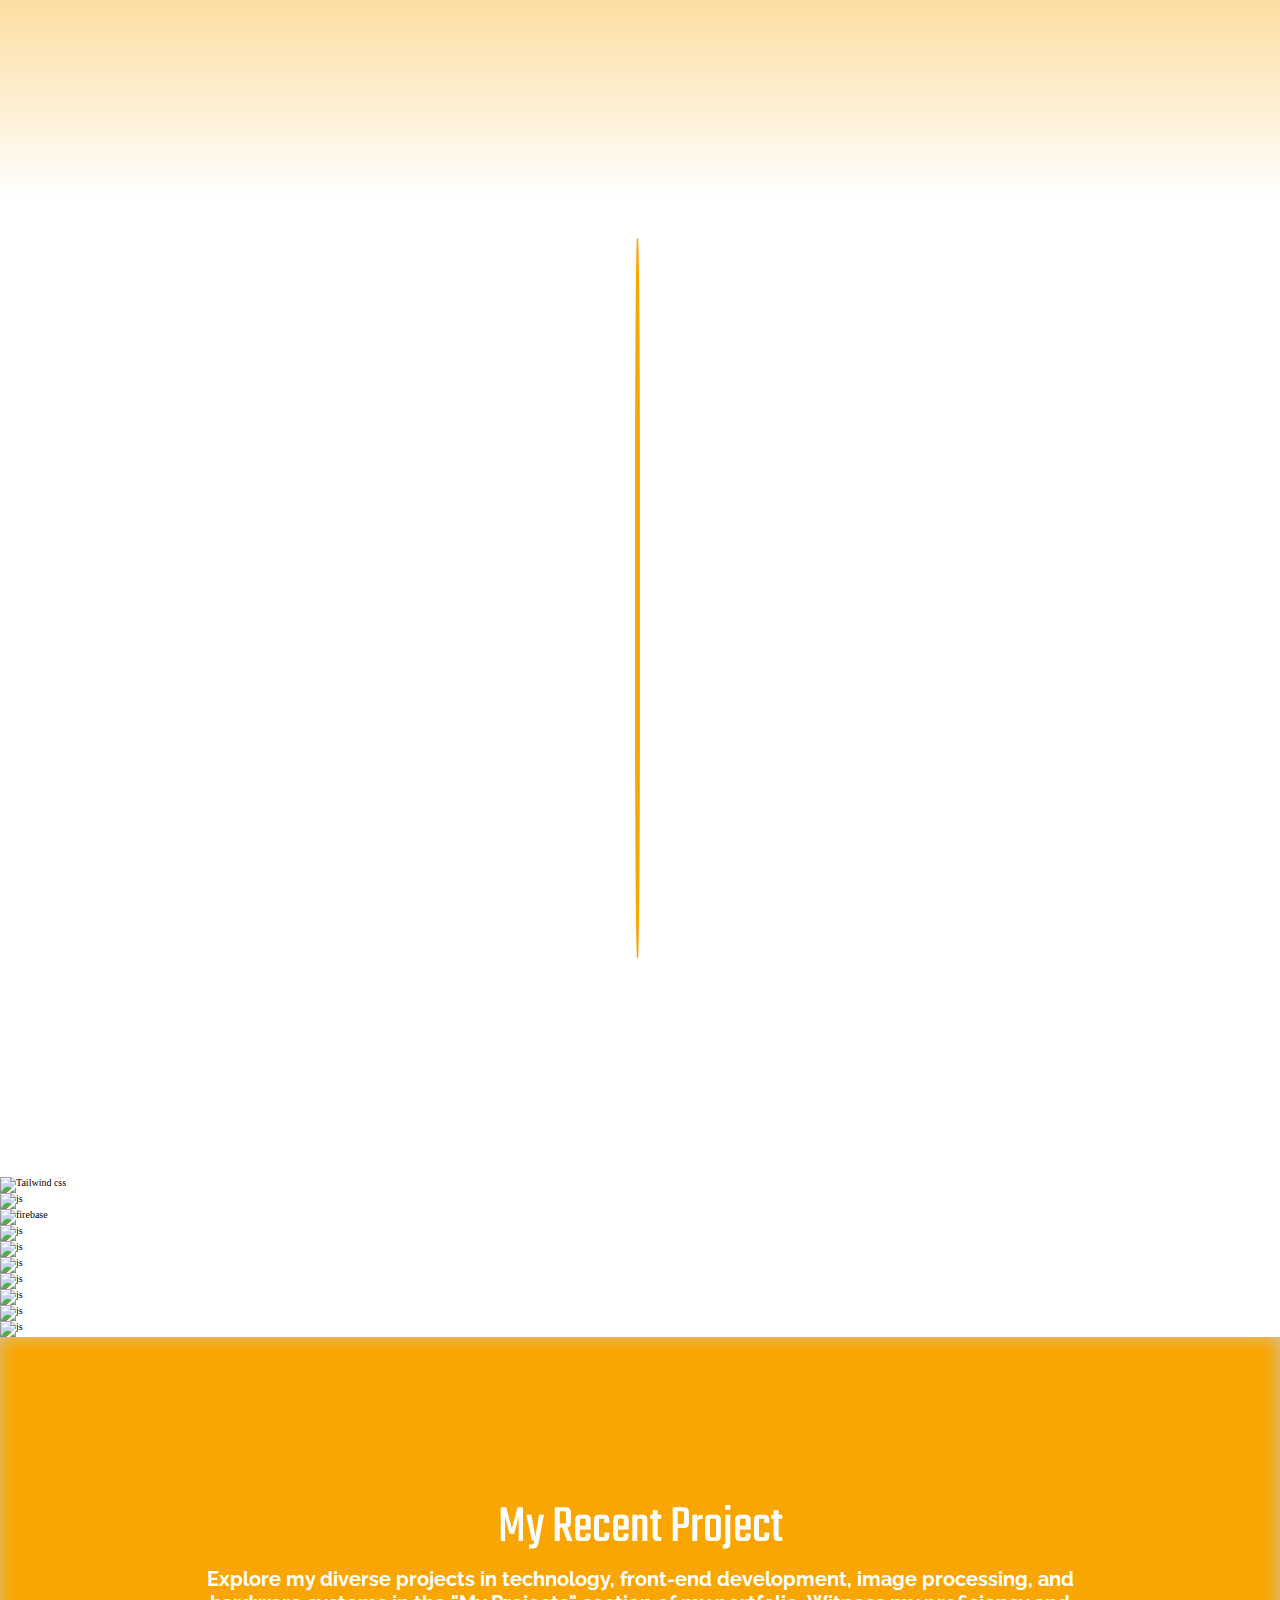
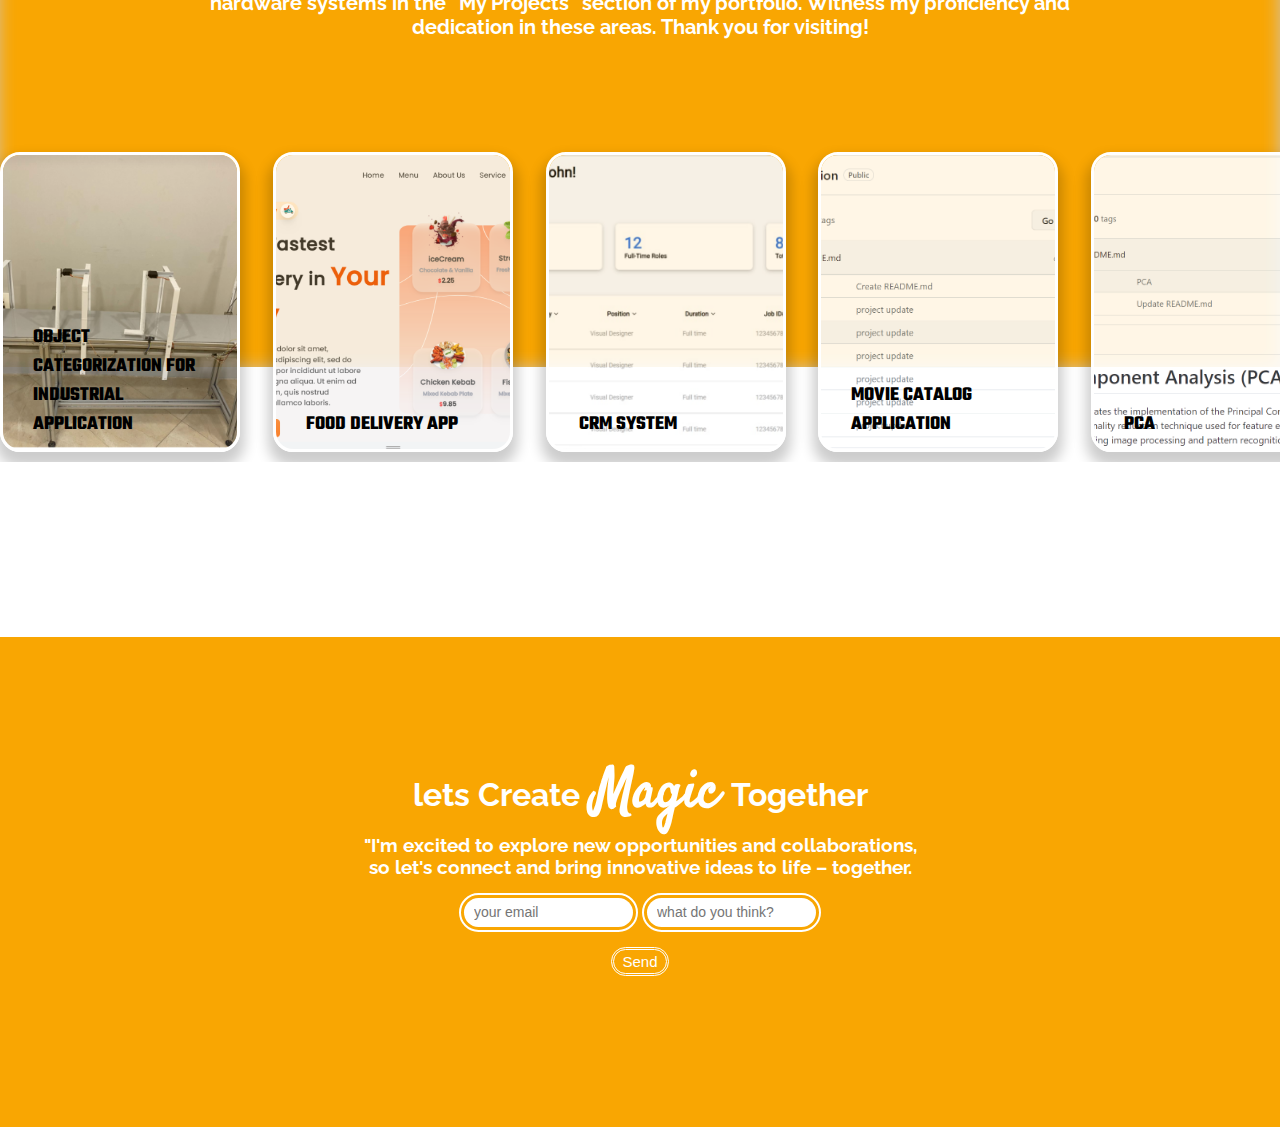
==== commit 79822733: "#16 - Create skills section with HTML and CSS" ====
--- a/index.html
+++ b/index.html
@@ -11,10 +11,10 @@
         <title>Sarah Abu Zeneh</title>
     </head>
     <body>
-      <header class="header-section">
-        <a href="#home">
-            <img src="utils/images/logo.PNG" alt="saaz">
-        </a>
+        <header class="header-section">
+            <a href="#home">
+                <img src="utils/images/logo.PNG" alt="saaz">
+            </a>
             <div class="div-section">
                 <nav class="nav-list">
                     <ul class="ul-list">
@@ -28,12 +28,15 @@
                             <a href="#edu">Education</a>
                         </li>
                         <li class="ul-item " onclick="closeNavBar()">
+                            <a href="#skills">Skills</a>
+                        </li>
+                        <li class="ul-item " onclick="closeNavBar()">
                             <a href="#project">Projects</a>
                         </li>
                         <li class="ul-item " onclick="closeNavBar()">
                             <a href="#contact">Contact</a>
                         </li>
-                    </ul>      
+                    </ul>
                 </nav>
                 <i id="hidden-bar" class=" fa-solid fa-bars"></i>
             </div>
@@ -48,6 +51,9 @@
                 </li>
                 <li class="ul-item">
                     <a href="#edu">Education</a>
+                </li>
+                <li class="ul-item">
+                    <a href="#skills">Skills</a>
                 </li>
                 <li class="ul-item">
                     <a href="#project">Projects</a>
@@ -66,7 +72,7 @@
             </p>
             <a href="utils/SAZ.pdf" title="Sarah's CV" class="download" download="sarah-abu-zeneh-CV">Download my CV</a>
         </section>
-      <section id="about">
+        <section id="about">
             <div class="image-section">
                 <div class="image-content">
                     <img src="utils/images/sarah-img.jpeg" alt="my personal image">
@@ -98,100 +104,136 @@
                 </div>
                 <h4>As a junior front-end developer, I specialize in crafting web pages
                     with a strong emphasis on UI/UX (user interface/user experience). 
-                    My insatiable thirst for knowledge drives me to continuously expand 
-                    my skill set and capabilities. Embracing my inner tech geek, I find 
-                    immense joy in both absorbing knowledge from others and generously 
-                    sharing my own expertise whenever the opportunity arises.
+                        My insatiable thirst for knowledge drives me to continuously expand 
+                        my skill set and capabilities. Embracing my inner tech geek, I find 
+                        immense joy in both absorbing knowledge from others and generously 
+                        sharing my own expertise whenever the opportunity arises.
                 </h4>
             </div>
         </section>
-      <section id="edu" class="timeline">
-                <div class="container right" style="--i : 0">
-                    <!-- <div class="dot">
-                        <div class="inner"></div>
-                    </div> -->
-                    <div class="CompanyLogo">
-                        <img src="utils/images/foothill.png" alt="Foothill technology solution" title="Foothill technology solution">
-                        <a href="" target="_blank">
-                            <h3>                
-                                Foothill technology solution
-                            </h3>
-                        </a>
-                    </div>
-                    <div class="text-card ">
-                        <small>June 2023 - current</small>
-                        <p>
-                            During a 4-month front-end internship, participants gain practical 
-                            experience in web development, including UI design, HTML, CSS, 
-                            JavaScript, and React, their skills and expertise in the field.</p>
-                    </div>
-                    <i class="fa-solid fa-caret-left right-arrow"></i>
-                </div>
-                <div class="container left" style="--i : 1">
-                    
-                    <div class="CompanyLogo">
-                        <img src="utils/images/js.png" title="JavaScript" alt="JavaScript">                    
-                        <a href="" target="_blank">
-                            <h3>                
-                                Advanced JavaScript Online Course
-                            </h3>
-                        </a>
-                    </div>
-                    <div class="text-card ">
-                        <small>April 2023 - Jun 2023</small>
-                        <p>An advanced JS programming online course teaches experienced developers 
-                            advanced skills to build sophisticated web applications using advanced 
-                            language features and cutting-edge techniques.</p>
-                    </div>
-                    <i class="fa-solid fa-caret-right left-arrow"></i>
-                    <i class="fa-solid fa-caret-left none"></i>
-                </div>
-                <div class="container right" style="--i : 2">
-                    <!-- <div class="dot">
-                        <div class="inner"></div>
-                    </div> -->
-                    <div class="CompanyLogo">
-                        <img src="/utils/images/amideast.png" title="AESP" alt="Amideast">
-                        <a href="" target="_blank">
-                            <h3>                
-                                AESP - Amideast
-                            </h3>
-                        </a>
-                    </div>
-                    <div class="text-card ">
-                        <small>February 2023 - May 2023</small>
-                        <p>The American English Scholarship Program (AESP) aims to make unemployed 
-                            university graduates more competitive in the job market. It's a 120-hour 
-                            program funded by the American House.</p>
-                    </div>
-                    <i class="fa-solid fa-caret-left right-arrow"></i>
-                </div>
-                <div class="container left" style="--i : 3">
-                    <div class="CompanyLogo">
-                        <img src="utils/images/ppu.png" title="PPU" alt="Palestine Polytechnic University">
-                        <a href="" target="_blank">
-                            <h3>                
-                                Palestine Polytechnic University
-                            </h3>
-                        </a>
-                    </div>
-                    <div class="text-card ">
-                        <small>August 2018 - January 2023</small>
-                        <p>A Bachelor's degree in Computer Engineering focuses on the study and application 
-                            of hardware and software principles to design, develop, and optimize computer
-                            systems and technologies.</p>
-                    </div>
-                    <i class="fa-solid fa-caret-right left-arrow"></i>
-                    <i class="fa-solid fa-caret-left none"></i>
-                </div>
-        </section>
-              <section class="projects" id="project">
+        <section id="edu" class="timeline">
+            <div
+                class="container right" style="--i : 0">
+                <!-- <div class="dot">
+                                        <div class="inner"></div>
+                                    </div> -->
+                <div class="CompanyLogo">
+                    <img src="utils/images/foothill.png" alt="Foothill technology solution" title="Foothill technology solution">
+                    <a href="" target="_blank">
+                        <h3>
+                            Foothill technology solution
+                        </h3>
+                    </a>
+                </div>
+                <div class="text-card ">
+                    <small>June 2023 - current</small>
+                    <p>
+                        During a 4-month front-end internship, participants gain practical 
+                        experience in web development, including UI design, HTML, CSS, 
+                        JavaScript, and React, their skills and expertise in the field.</p>
+                </div>
+                <i class="fa-solid fa-caret-left right-arrow"></i>
+            </div>
+            <div class="container left" style="--i : 1">
+
+                <div class="CompanyLogo">
+                    <img src="utils/images/js.png" title="JavaScript" alt="JavaScript">
+                    <a href="" target="_blank">
+                        <h3>
+                            Advanced JavaScript Online Course
+                        </h3>
+                    </a>
+                </div>
+                <div class="text-card ">
+                    <small>April 2023 - Jun 2023</small>
+                    <p>An advanced JS programming online course teaches experienced developers 
+                        advanced skills to build sophisticated web applications using advanced 
+                        language features and cutting-edge techniques.</p>
+                </div>
+                <i class="fa-solid fa-caret-right left-arrow"></i>
+                <i class="fa-solid fa-caret-left none"></i>
+            </div>
+            <div
+                class="container right" style="--i : 2">
+                <!-- <div class="dot">
+                                        <div class="inner"></div>
+                                    </div> -->
+                <div class="CompanyLogo">
+                    <img src="/utils/images/amideast.png" title="AESP" alt="Amideast">
+                    <a href="" target="_blank">
+                        <h3>
+                            AESP - Amideast
+                        </h3>
+                    </a>
+                </div>
+                <div class="text-card ">
+                    <small>February 2023 - May 2023</small>
+                    <p>The American English Scholarship Program (AESP) aims to make unemployed 
+                        university graduates more competitive in the job market. It's a 120-hour 
+                        program funded by the American House.</p>
+                </div>
+                <i class="fa-solid fa-caret-left right-arrow"></i>
+            </div>
+            <div class="container left" style="--i : 3">
+                <div class="CompanyLogo">
+                    <img src="utils/images/ppu.png" title="PPU" alt="Palestine Polytechnic University">
+                    <a href="" target="_blank">
+                        <h3>
+                            Palestine Polytechnic University
+                        </h3>
+                    </a>
+                </div>
+                <div class="text-card ">
+                    <small>August 2018 - January 2023</small>
+                    <p>A Bachelor's degree in Computer Engineering focuses on the study and application 
+                        of hardware and software principles to design, develop, and optimize computer
+                        systems and technologies.</p>
+                </div>
+                <i class="fa-solid fa-caret-right left-arrow"></i>
+                <i class="fa-solid fa-caret-left none"></i>
+            </div>
+        </section>
+        <section id="skills">
+            <div class="circles">
+                <div style="--i : 0" class="circle">
+                    <img src="utils/images/tailwind-css.png" alt="Tailwind css">
+                </div>
+                <div style="--i : 2" class="circle">
+                    <img src="utils/images/js.svg" alt="js" title="JavaScript">
+                </div>
+                <div style="--i : 3" class="circle">
+                    <img src="utils/images/firebase.jpg" alt="firebase" title="Firebase">
+                </div>
+                <div style="--i : 4" class="circle">
+                    <img src="utils/images/scss.png" alt="js" title="JavaScript">
+                </div>
+                <div style="--i : 1" class="circle">
+                    <img src="utils/images/php.png" alt="js" title="JavaScript">
+                </div>
+                <div style="--i : 4" class="circle">
+                    <img src="utils/images/react.png" alt="js" title="JavaScript">
+                </div>
+                <div style="--i : 2" class="circle">
+                    <img src="utils/images/css.png" alt="js" title="JavaScript">
+                </div>
+                <div style="--i : 1" class="circle">
+                    <img src="utils/images/node.png" alt="js" title="JavaScript">
+                </div>
+                <div style="--i : 0" class="circle">
+                    <img src="utils/images/kotlin.png" alt="js" title="JavaScript">
+                </div>
+                <div style="--i : 3" class="circle">
+                    <img src="utils/images/html5.jpg" alt="js" title="JavaScript">
+                </div>
+            </div>
+        </section>
+        <section class="projects" id="project">
             <div class="background">
                 <p>My Recent Project</p>
                 <h2>Explore my diverse projects in technology, front-end development, 
-                                    image processing, and hardware systems in the "My Projects" 
-                                    section of my portfolio. Witness my proficiency and dedication 
-                                    in these areas. Thank you for visiting!</h2>
+                    image processing, and hardware systems in the "My Projects" 
+                    section of my portfolio. Witness my proficiency and dedication 
+                    in these areas. Thank you for visiting!</h2>
             </div>
             <div class="projects-wrapper snaps-inline">
                 <div class="project-card ">
@@ -288,7 +330,7 @@
                 </div>
             </div>
         </section>
-      <section id="contact">
+        <section id="contact">
             <h2>lets Create
                 <span>
                     Magic</span>
@@ -315,5 +357,5 @@
             </div>
         </section>
     </body>
-  <script src="script.js" defer></script>
+    <script src="script.js" defer></script>
 </html>
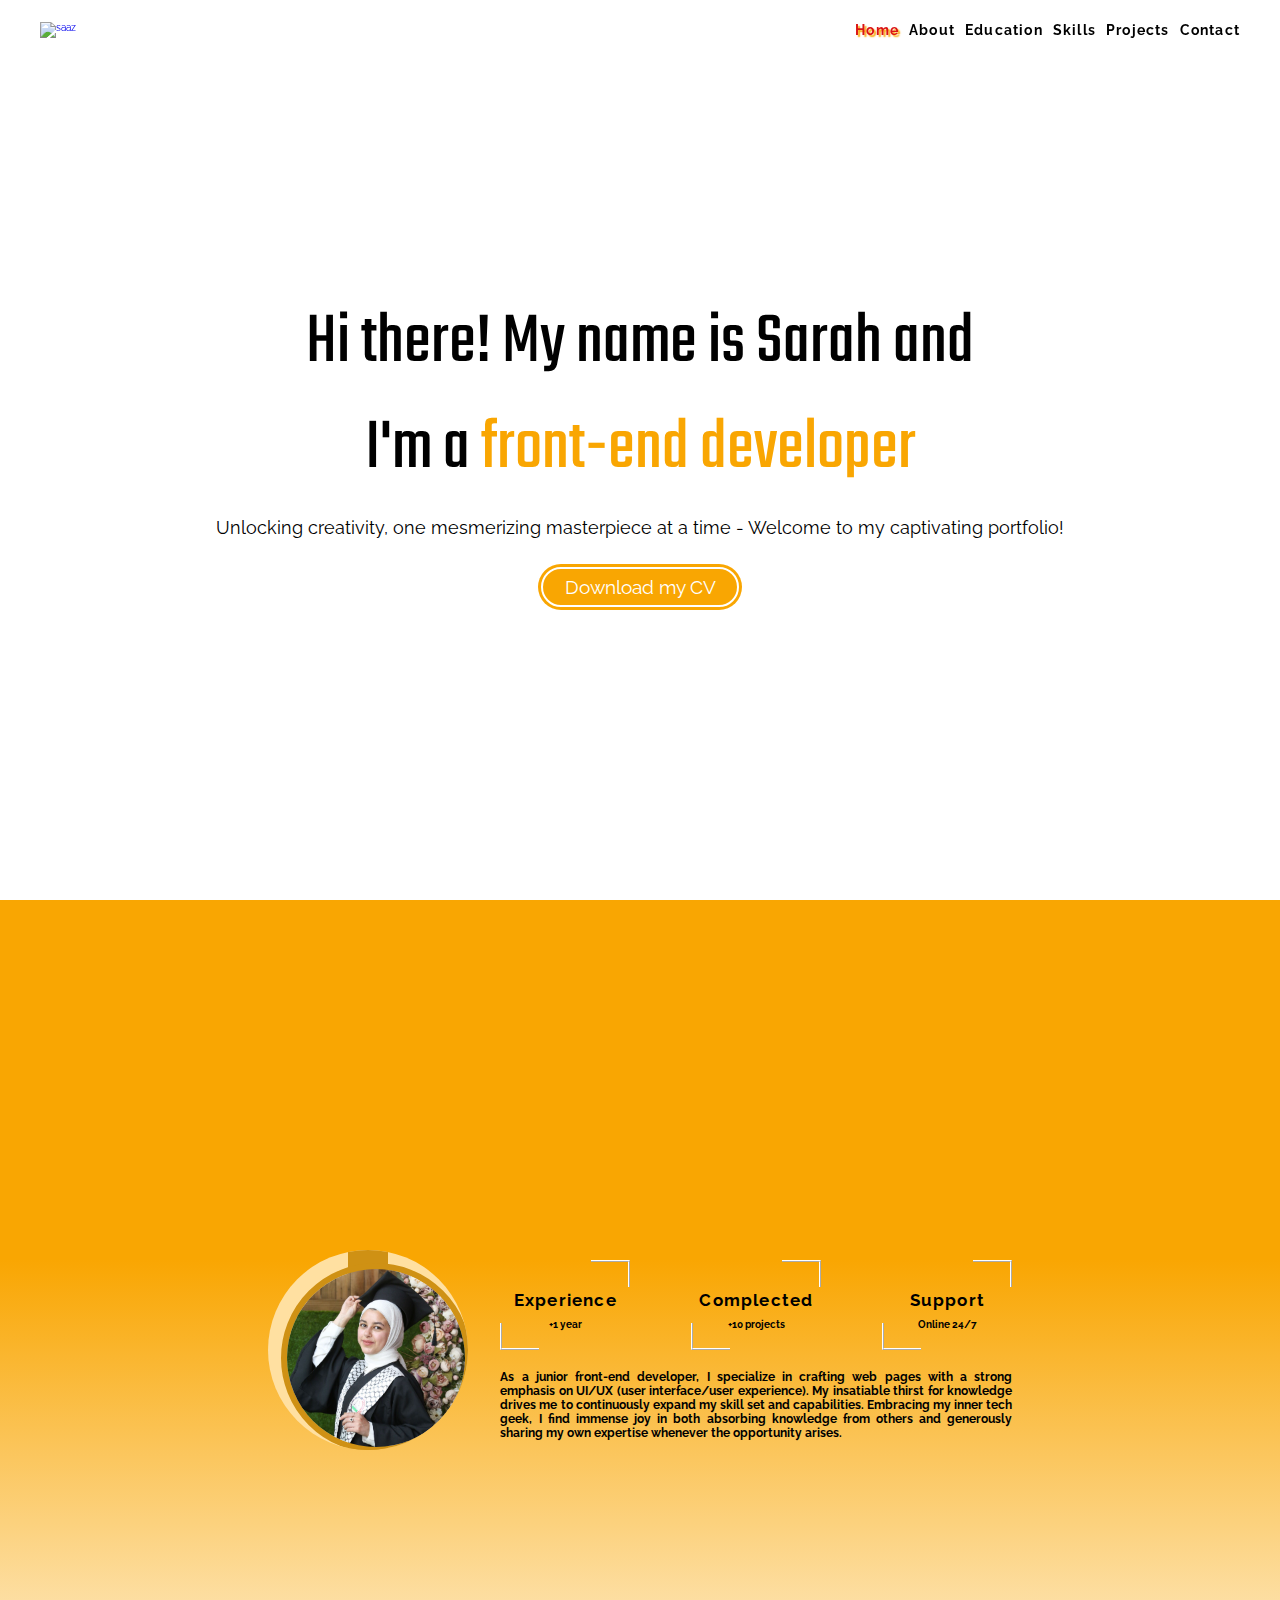
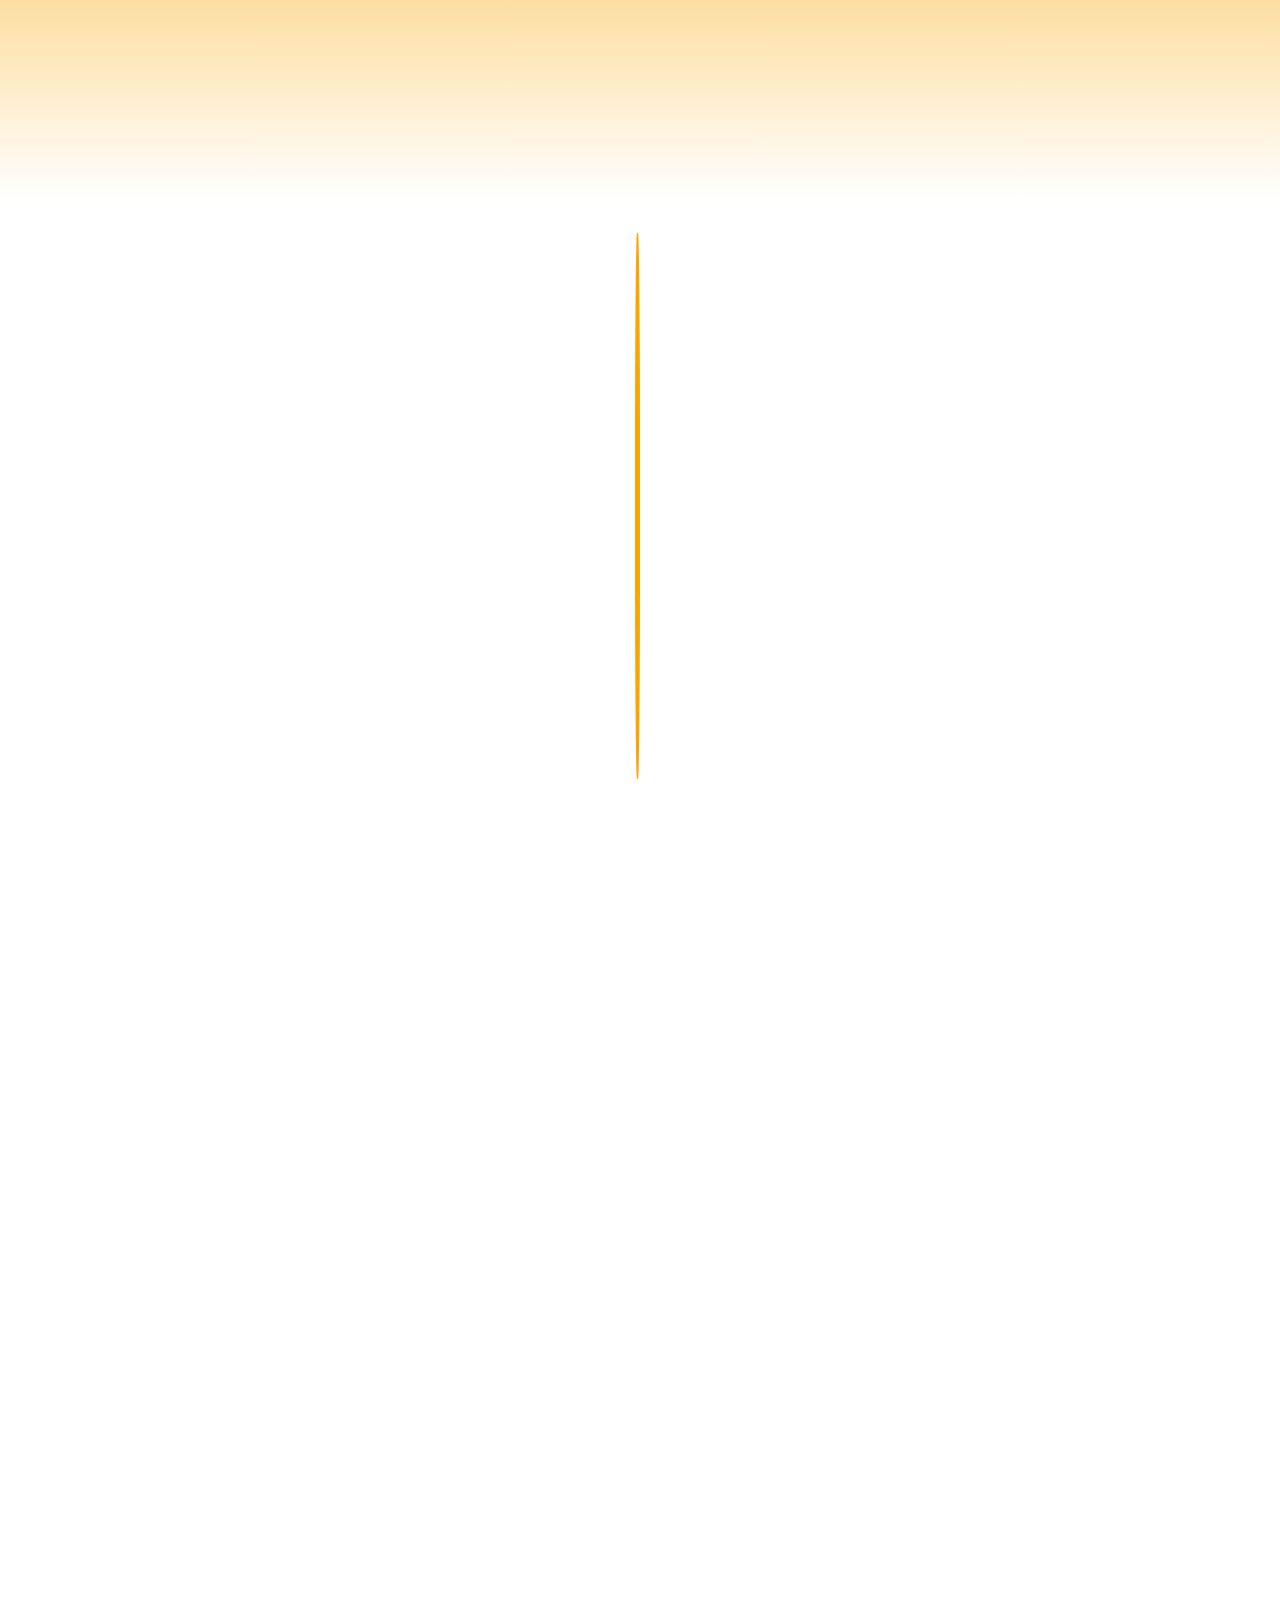
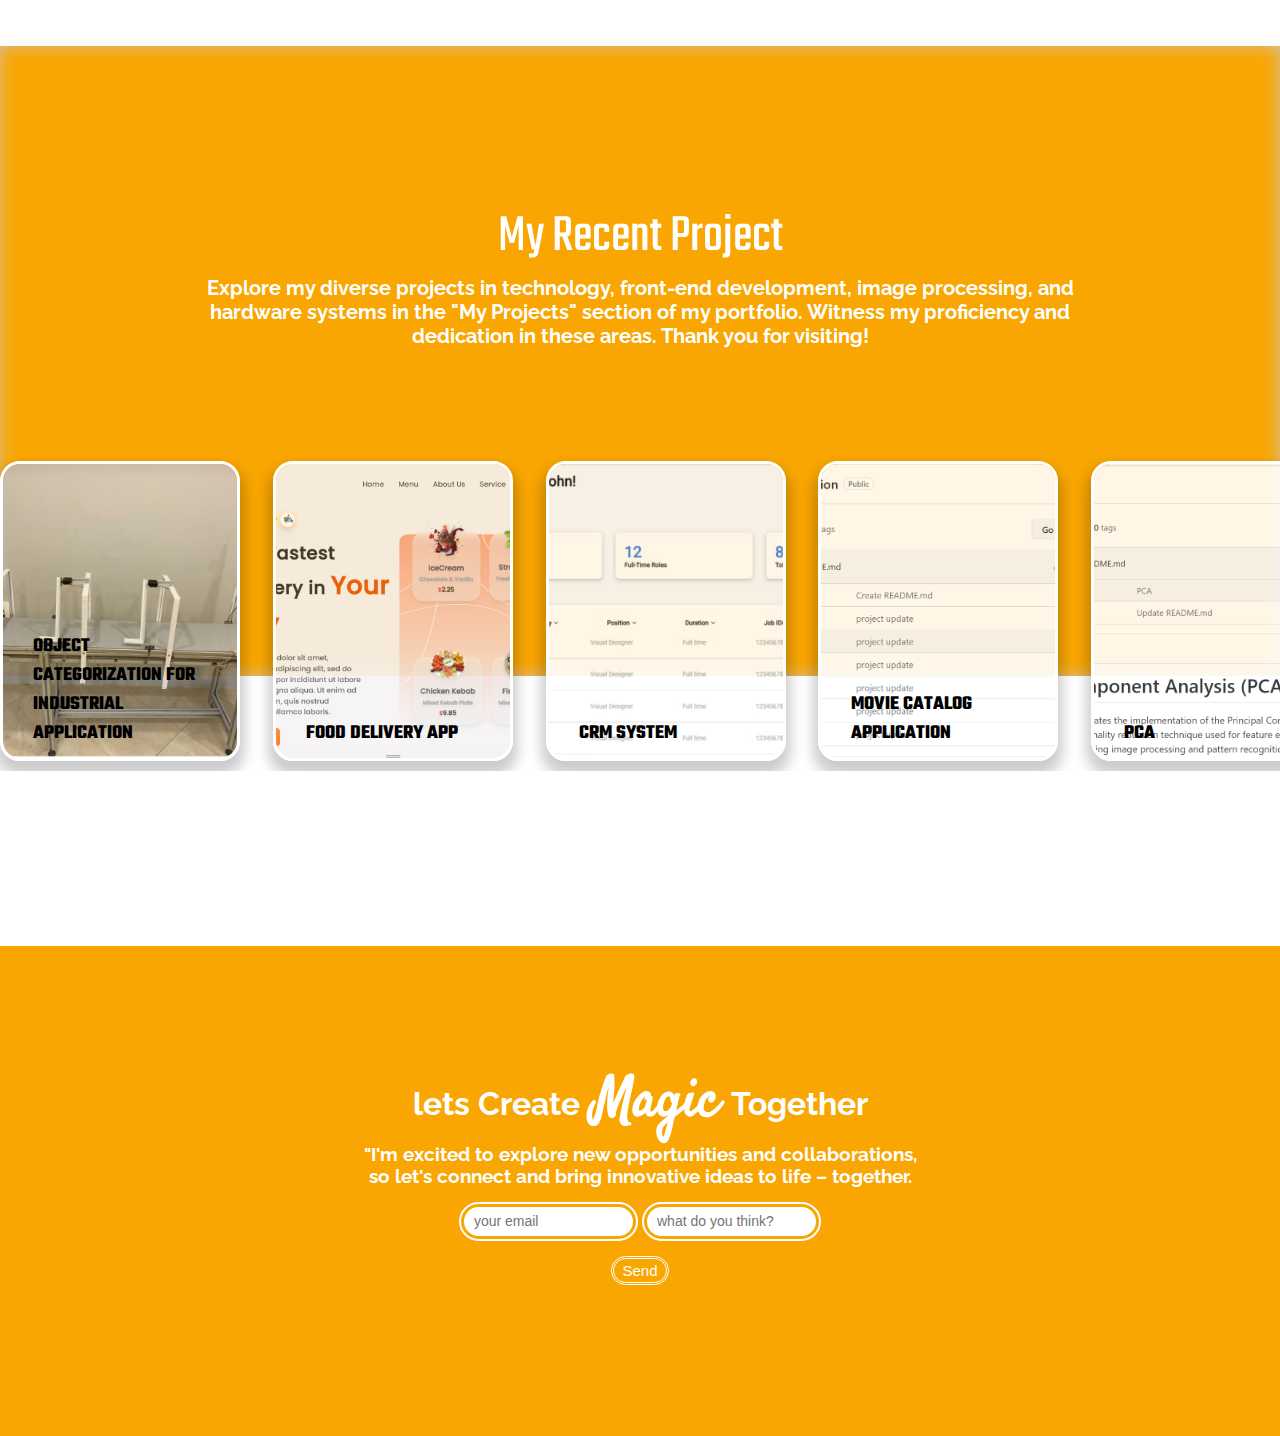
==== commit aec869e4: "#15 - Fix the timeline section" ====
--- a/index.html
+++ b/index.html
@@ -13,7 +13,7 @@
     <body>
         <header class="header-section">
             <a href="#home">
-                <img src="utils/images/logo.PNG" alt="saaz">
+                <img src="utils/images/logo.PNG" alt="saaz" loading="lazy">
             </a>
             <div class="div-section">
                 <nav class="nav-list">
@@ -112,15 +112,14 @@
             </div>
         </section>
         <section id="edu" class="timeline">
-            <div
-                class="container right" style="--i : 0">
+            <div class="container right" style="--i : 0">
                 <!-- <div class="dot">
-                                        <div class="inner"></div>
-                                    </div> -->
+                    <div class="inner"></div>
+                </div> -->
                 <div class="CompanyLogo">
                     <img src="utils/images/foothill.png" alt="Foothill technology solution" title="Foothill technology solution">
                     <a href="" target="_blank">
-                        <h3>
+                        <h3>                
                             Foothill technology solution
                         </h3>
                     </a>
@@ -137,9 +136,9 @@
             <div class="container left" style="--i : 1">
 
                 <div class="CompanyLogo">
-                    <img src="utils/images/js.png" title="JavaScript" alt="JavaScript">
+                    <img src="utils/images/js.png" title="JavaScript" alt="JavaScript">                    
                     <a href="" target="_blank">
-                        <h3>
+                        <h3>                
                             Advanced JavaScript Online Course
                         </h3>
                     </a>
@@ -153,15 +152,14 @@
                 <i class="fa-solid fa-caret-right left-arrow"></i>
                 <i class="fa-solid fa-caret-left none"></i>
             </div>
-            <div
-                class="container right" style="--i : 2">
+            <div class="container right" style="--i : 2">
                 <!-- <div class="dot">
-                                        <div class="inner"></div>
-                                    </div> -->
+                    <div class="inner"></div>
+                </div> -->
                 <div class="CompanyLogo">
                     <img src="/utils/images/amideast.png" title="AESP" alt="Amideast">
                     <a href="" target="_blank">
-                        <h3>
+                        <h3>                
                             AESP - Amideast
                         </h3>
                     </a>
@@ -178,7 +176,7 @@
                 <div class="CompanyLogo">
                     <img src="utils/images/ppu.png" title="PPU" alt="Palestine Polytechnic University">
                     <a href="" target="_blank">
-                        <h3>
+                        <h3>                
                             Palestine Polytechnic University
                         </h3>
                     </a>
@@ -192,38 +190,38 @@
                 <i class="fa-solid fa-caret-right left-arrow"></i>
                 <i class="fa-solid fa-caret-left none"></i>
             </div>
-        </section>
+    </section>
         <section id="skills">
             <div class="circles">
                 <div style="--i : 0" class="circle">
-                    <img src="utils/images/tailwind-css.png" alt="Tailwind css">
+                    <img src="utils/images/tailwind-css.png" alt="Tailwind css" loading="lazy">
                 </div>
                 <div style="--i : 2" class="circle">
-                    <img src="utils/images/js.svg" alt="js" title="JavaScript">
+                    <img src="utils/images/js.svg" alt="js" title="JavaScript" loading="lazy">
                 </div>
                 <div style="--i : 3" class="circle">
-                    <img src="utils/images/firebase.jpg" alt="firebase" title="Firebase">
+                    <img src="utils/images/firebase.jpg" alt="firebase" title="Firebase" loading="lazy">
                 </div>
                 <div style="--i : 4" class="circle">
-                    <img src="utils/images/scss.png" alt="js" title="JavaScript">
+                    <img src="utils/images/scss.png" alt="scss" title="SCSS" loading="lazy">
                 </div>
                 <div style="--i : 1" class="circle">
-                    <img src="utils/images/php.png" alt="js" title="JavaScript">
+                    <img src="utils/images/php.png" alt="php" title="php" loading="lazy">
                 </div>
                 <div style="--i : 4" class="circle">
-                    <img src="utils/images/react.png" alt="js" title="JavaScript">
+                    <img src="utils/images/react.png" alt="react" title="ReactJS" loading="lazy">
                 </div>
                 <div style="--i : 2" class="circle">
-                    <img src="utils/images/css.png" alt="js" title="JavaScript">
+                    <img src="utils/images/css.png" alt="css" title="CSS" loading="lazy">
                 </div>
                 <div style="--i : 1" class="circle">
-                    <img src="utils/images/node.png" alt="js" title="JavaScript">
+                    <img src="utils/images/node.png" alt="nodejs" title="Nodejs" loading="lazy">
                 </div>
                 <div style="--i : 0" class="circle">
-                    <img src="utils/images/kotlin.png" alt="js" title="JavaScript">
+                    <img src="utils/images/kotlin.png" alt="kotlin" title="Kotlin" loading="lazy">
                 </div>
                 <div style="--i : 3" class="circle">
-                    <img src="utils/images/html5.jpg" alt="js" title="JavaScript">
+                    <img src="utils/images/html5.jpg" alt="html5" title="HTML5" loading="lazy">
                 </div>
             </div>
         </section>
@@ -248,7 +246,7 @@
                         <i class="fa-solid fa-angles-right"></i>
                         Click here
                     </a>
-                    <img src="utils/images/object-categorization.PNG" alt="object categorization">
+                    <img src="utils/images/object-categorization.PNG" alt="object categorization" loading="lazy">
                 </div>
                 <div class="project-card">
                     <h2>Food Delivery App</h2>
@@ -262,7 +260,7 @@
                         <i class="fa-solid fa-angles-right"></i>
                         Click here
                     </a>
-                    <img src="utils/images/food-app.PNG" alt="food app">
+                    <img src="utils/images/food-app.PNG" alt="food app" loading="lazy">
                 </div>
                 <div class="project-card">
                     <h2>CRM system</h2>
@@ -274,7 +272,7 @@
                         <i class="fa-solid fa-angles-right"></i>
                         Click here
                     </a>
-                    <img src="utils/images/crm.PNG" alt="crm system">
+                    <img src="utils/images/crm.PNG" alt="crm system" loading="lazy">
                 </div>
                 <div class="project-card">
                     <h2>Movie Catalog Application</h2>
@@ -287,7 +285,7 @@
                         <i class="fa-solid fa-angles-right"></i>
                         Click here
                     </a>
-                    <img src="utils/images/movie-catalog.PNG" alt="movie catalog">
+                    <img src="utils/images/movie-catalog.PNG" alt="movie catalog" loading="lazy">
                 </div>
                 <div class="project-card">
                     <h2>PCA</h2>
@@ -300,7 +298,7 @@
                         <i class="fa-solid fa-angles-right"></i>
                         Click here
                     </a>
-                    <img src="utils/images/pca.PNG" alt="PCA">
+                    <img src="utils/images/pca.PNG" alt="PCA" loading="lazy">
                 </div>
                 <div class="project-card">
                     <h2>Room automation system</h2>
@@ -314,7 +312,7 @@
                         <i class="fa-solid fa-angles-right"></i>
                         Click here
                     </a>
-                    <img src="utils/images/room.png" alt="room automation system">
+                    <img src="utils/images/room.png" alt="room automation system" loading="lazy">
                 </div>
                 <div class="project-card">
                     <h2>SIC Assembler</h2>
@@ -326,7 +324,7 @@
                         <i class="fa-solid fa-angles-right"></i>
                         Click here
                     </a>
-                    <img src="utils/images/sic.PNG" alt="SIC Assembler">
+                    <img src="utils/images/sic.PNG" alt="SIC Assembler" loading="lazy">
                 </div>
             </div>
         </section>
--- a/style.css
+++ b/style.css
@@ -385,15 +385,64 @@
         }
     }
 }
+#skills {
+    height: 100vh;
+    width: 100vw;
+    display: flex;
+    justify-content: center;
+    align-items: center;
+    > .circles {
+        width: 80%; 
+        display: flex;
+        flex-wrap: wrap; 
+        justify-content: center;
+        & > .circle {
+            width: calc(12rem + 2vw);
+            height: calc(12rem + 2vw);
+            margin: 1rem; 
+            display: flex;
+            opacity: 0;
+            justify-content: center;
+            align-items: center;
+            border-radius: 50%;
+            --duration : 1s;
+            --interval : 1.2s;
+            animation: move-circle var(--duration) calc(var(--interval)*var(--i)) ease-in-out forwards;
+            > img {
+                width: 0;
+                object-fit: contain;
+                animation: change-height var(--duration) calc(var(--interval)*var(--i)) ease-in-out forwards;
+            }
+        }
+    }
+}
+@keyframes move-circle {
+    0% {
+        opacity: 0;
+        transform: rotate(0deg);
+        background: radial-gradient(circle, rgba(227, 220, 220, 0) 20%, var(--golden-orange) 20%);
+
+      }
+      100% {
+        opacity: 1;
+        transform: rotate(360deg);
+        background: radial-gradient(circle, rgba(255, 255, 255, 0) 20%, var(--golden-orange) 100%);
+
+      }
+}
+@keyframes change-height {
+    0%{
+        width: 0rem;
+    }
+    100%{
+        width: 12rem;
+    }    
+}
 .timeline{
     position: relative;
     width: 60vw;
-    min-height: 100vh;
-    margin:3% auto;
-    display: flex;
-    flex-direction: column;
-    justify-content: center;
-    padding: 5rem 3rem 3rem ;
+    margin:0 auto;
+    padding-top: 5rem;
     animation: move-down 1s linear forwards;
     >.container{
         padding: 1rem 5rem;
@@ -430,6 +479,7 @@
                 align-items: center;
                 position: inherit;
                 >img{
+                /* border-radius: 50%; */
                 margin-right: 1rem;
                 width: 4rem;
                 height: 4rem;
@@ -485,10 +535,10 @@
             content: '';
             position: absolute;
             width: .5rem;
-            height: 80vh;
+            height: 100%;
             border-radius: 40%; 
             background: var(--golden-orange);
-            top: 0;
+            top: 6%;
             left: 49%;
             margin-left:.3rem;
             z-index: 0;
@@ -500,7 +550,7 @@
         .container.right{
             animation: move-right var(--duration) calc(var(--interval)*var(--i)) ease-in-out forwards;
         }
-       
+
 }
 
 /* time line forward animation  */
@@ -542,25 +592,28 @@
 @media screen and (max-width: 840px){
     .timeline{
         width: 100vw;
-        padding: 0 0rem 1rem;
+        padding: 2rem 0rem 1rem;
         margin: 0;
+        background-color: antiquewhite;
         &::after{
             left: 6%;
         }
         >.container{
+            /* padding: 1rem 5rem; */
             position: inherit;
             width: 80%;
             border: .3rem solid var(--golden-orange);
             border-radius: 1.6rem;
-            margin: 0% 12% .4rem;
+            margin: 0% 12% 2rem;
+            --duration : 1s;
+            --interval : 1.4s;
             opacity: 0;
-            width: 70%;
             >i.left-arrow{
                 display: none;
             }
             >i.none{
                 display: block ;
-               
+
             }
         }
         .left{
@@ -572,12 +625,13 @@
         >.container.left{
             animation: move-right var(--duration) calc(var(--interval)*var(--i)) ease-in-out forwards;
         }
-       
+
     }
 }
 @media screen and (max-width: 480px){
     .timeline{
         width: 100vw;
+        background-color: rgb(224, 218, 210);
         margin: 0;
         &::after{
             left: 1.2rem;
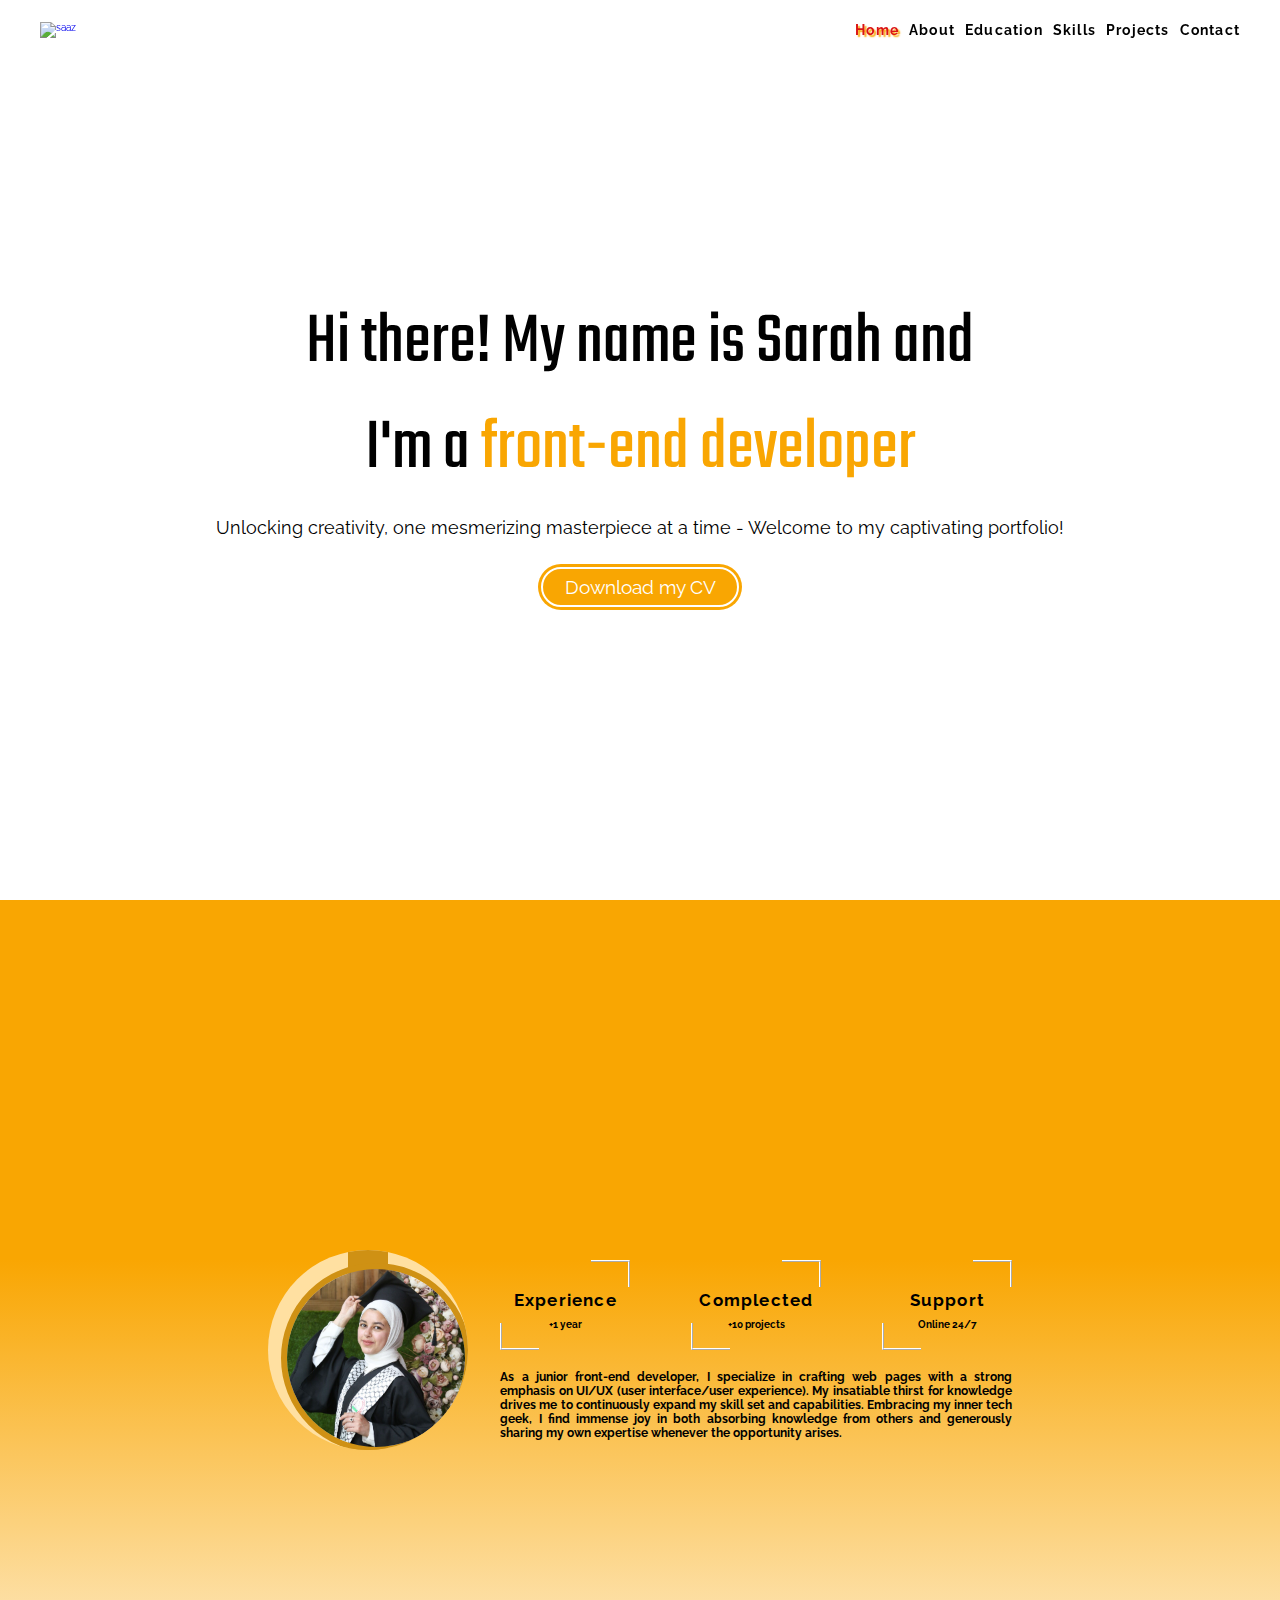
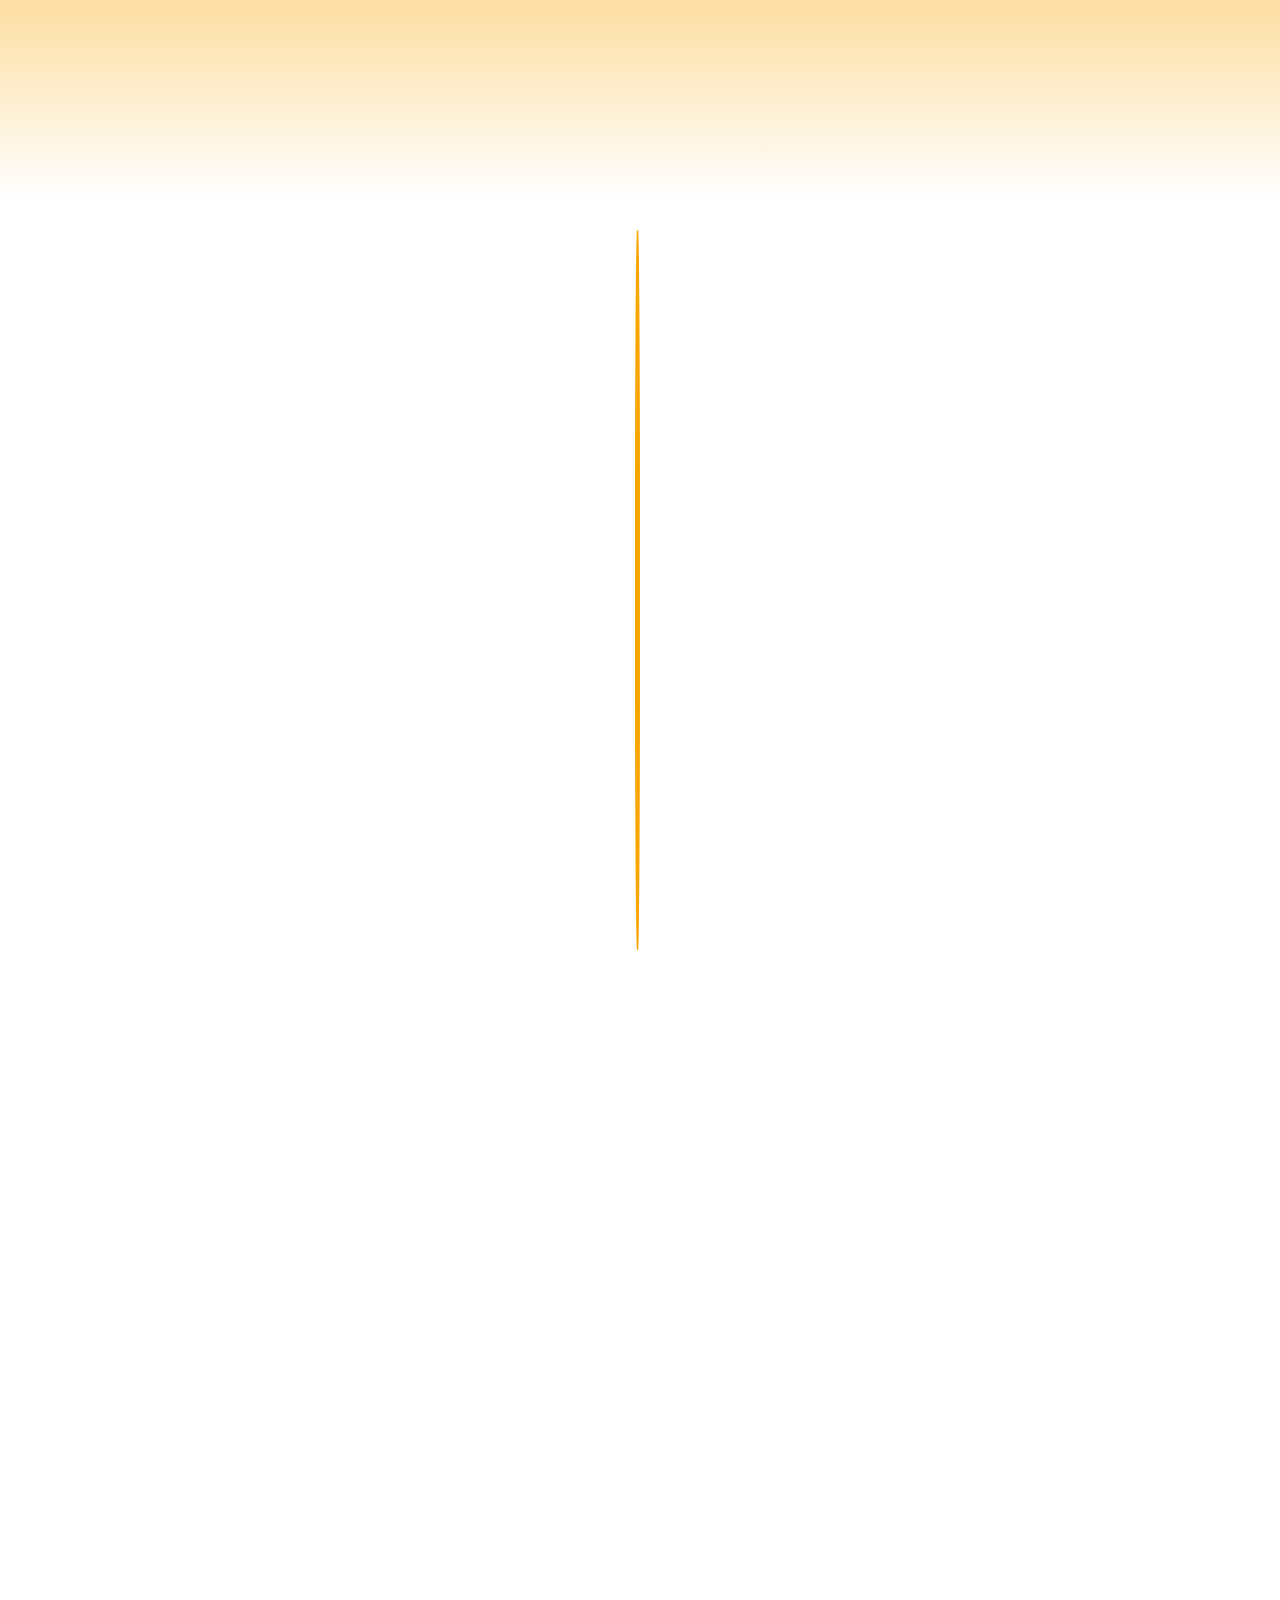
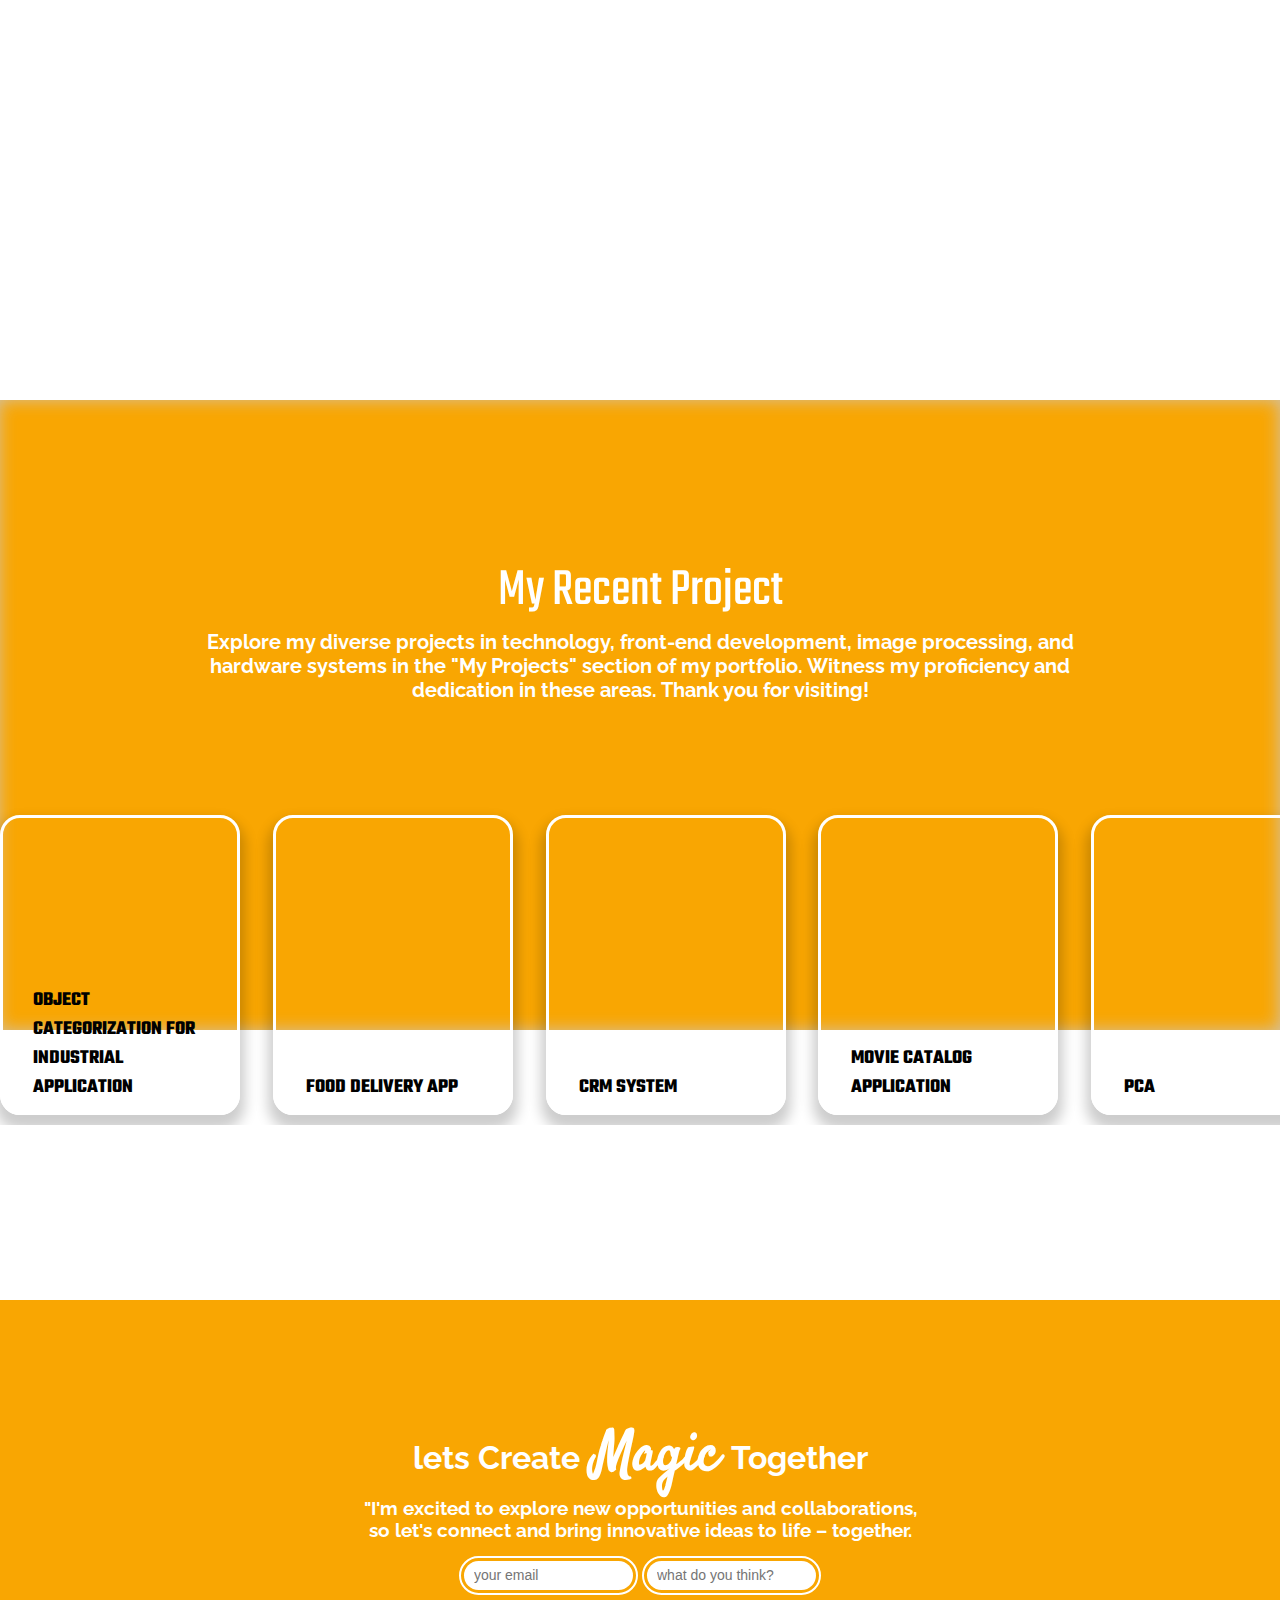
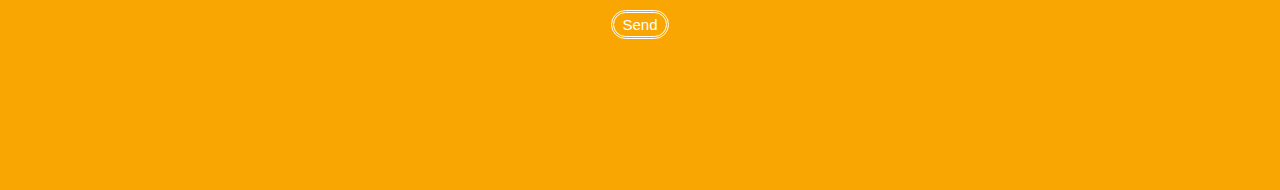
==== commit 9242824c: "#15 - Add website favicon in header" ====
--- a/index.html
+++ b/index.html
@@ -8,6 +8,7 @@
         <link href="https://fonts.googleapis.com/css2?family=Raleway:wght@500&family=Satisfy&family=Teko&display=swap" rel="stylesheet">
         <link rel="stylesheet" href="style.css">
         <script src="https://kit.fontawesome.com/94c3cf904d.js" crossorigin="anonymous"></script>
+        <link rel="icon" href="utils/images/logo-header.png"/>
         <title>Sarah Abu Zeneh</title>
     </head>
     <body>
--- a/style.css
+++ b/style.css
@@ -407,7 +407,6 @@
             border-radius: 50%;
             --duration : 1s;
             --interval : 1.2s;
-            animation: move-circle var(--duration) calc(var(--interval)*var(--i)) ease-in-out forwards;
             > img {
                 width: 0;
                 object-fit: contain;
@@ -416,18 +415,19 @@
         }
     }
 }
+.animate-circle {
+    animation: move-circle var(--duration) calc(var(--interval)*var(--i)) ease-in-out forwards;
+}
 @keyframes move-circle {
     0% {
         opacity: 0;
         transform: rotate(0deg);
-        background: radial-gradient(circle, rgba(227, 220, 220, 0) 20%, var(--golden-orange) 20%);
-
+        background: radial-gradient(circle, rgba(255, 255, 255, 0) 20%, var(--golden-orange) 60%);
       }
       100% {
         opacity: 1;
         transform: rotate(360deg);
         background: radial-gradient(circle, rgba(255, 255, 255, 0) 20%, var(--golden-orange) 100%);
-
       }
 }
 @keyframes change-height {
@@ -435,14 +435,18 @@
         width: 0rem;
     }
     100%{
-        width: 12rem;
+        width: 50%;
     }    
 }
 .timeline{
     position: relative;
     width: 60vw;
-    margin:0 auto;
-    padding-top: 5rem;
+    min-height: 100vh;
+    margin: 0 auto;
+    display: flex;
+    flex-direction: column;
+    justify-content: center;
+    padding: 5rem 3rem 3rem ;
     animation: move-down 1s linear forwards;
     >.container{
         padding: 1rem 5rem;
@@ -479,7 +483,6 @@
                 align-items: center;
                 position: inherit;
                 >img{
-                /* border-radius: 50%; */
                 margin-right: 1rem;
                 width: 4rem;
                 height: 4rem;
@@ -535,10 +538,10 @@
             content: '';
             position: absolute;
             width: .5rem;
-            height: 100%;
+            height: 80vh;
             border-radius: 40%; 
             background: var(--golden-orange);
-            top: 6%;
+            top: 3rem;
             left: 49%;
             margin-left:.3rem;
             z-index: 0;
@@ -550,7 +553,7 @@
         .container.right{
             animation: move-right var(--duration) calc(var(--interval)*var(--i)) ease-in-out forwards;
         }
-
+       
 }
 
 /* time line forward animation  */
@@ -560,7 +563,7 @@
         opacity: 0;
     }
     100%{
-        height: 100%;
+        height: 90%;
         opacity: 1;
     }
 }
@@ -592,28 +595,25 @@
 @media screen and (max-width: 840px){
     .timeline{
         width: 100vw;
-        padding: 2rem 0rem 1rem;
+        padding: 0 0rem 1rem;
         margin: 0;
-        background-color: antiquewhite;
         &::after{
             left: 6%;
         }
         >.container{
-            /* padding: 1rem 5rem; */
             position: inherit;
             width: 80%;
             border: .3rem solid var(--golden-orange);
             border-radius: 1.6rem;
-            margin: 0% 12% 2rem;
-            --duration : 1s;
-            --interval : 1.4s;
+            margin: 0% 12% .4rem;
             opacity: 0;
+            width: 70%;
             >i.left-arrow{
                 display: none;
             }
             >i.none{
                 display: block ;
-
+               
             }
         }
         .left{
@@ -625,13 +625,12 @@
         >.container.left{
             animation: move-right var(--duration) calc(var(--interval)*var(--i)) ease-in-out forwards;
         }
-
+       
     }
 }
 @media screen and (max-width: 480px){
     .timeline{
         width: 100vw;
-        background-color: rgb(224, 218, 210);
         margin: 0;
         &::after{
             left: 1.2rem;
@@ -925,3 +924,4 @@
         padding: 0.7rem 1rem !important;
     }
 }
+
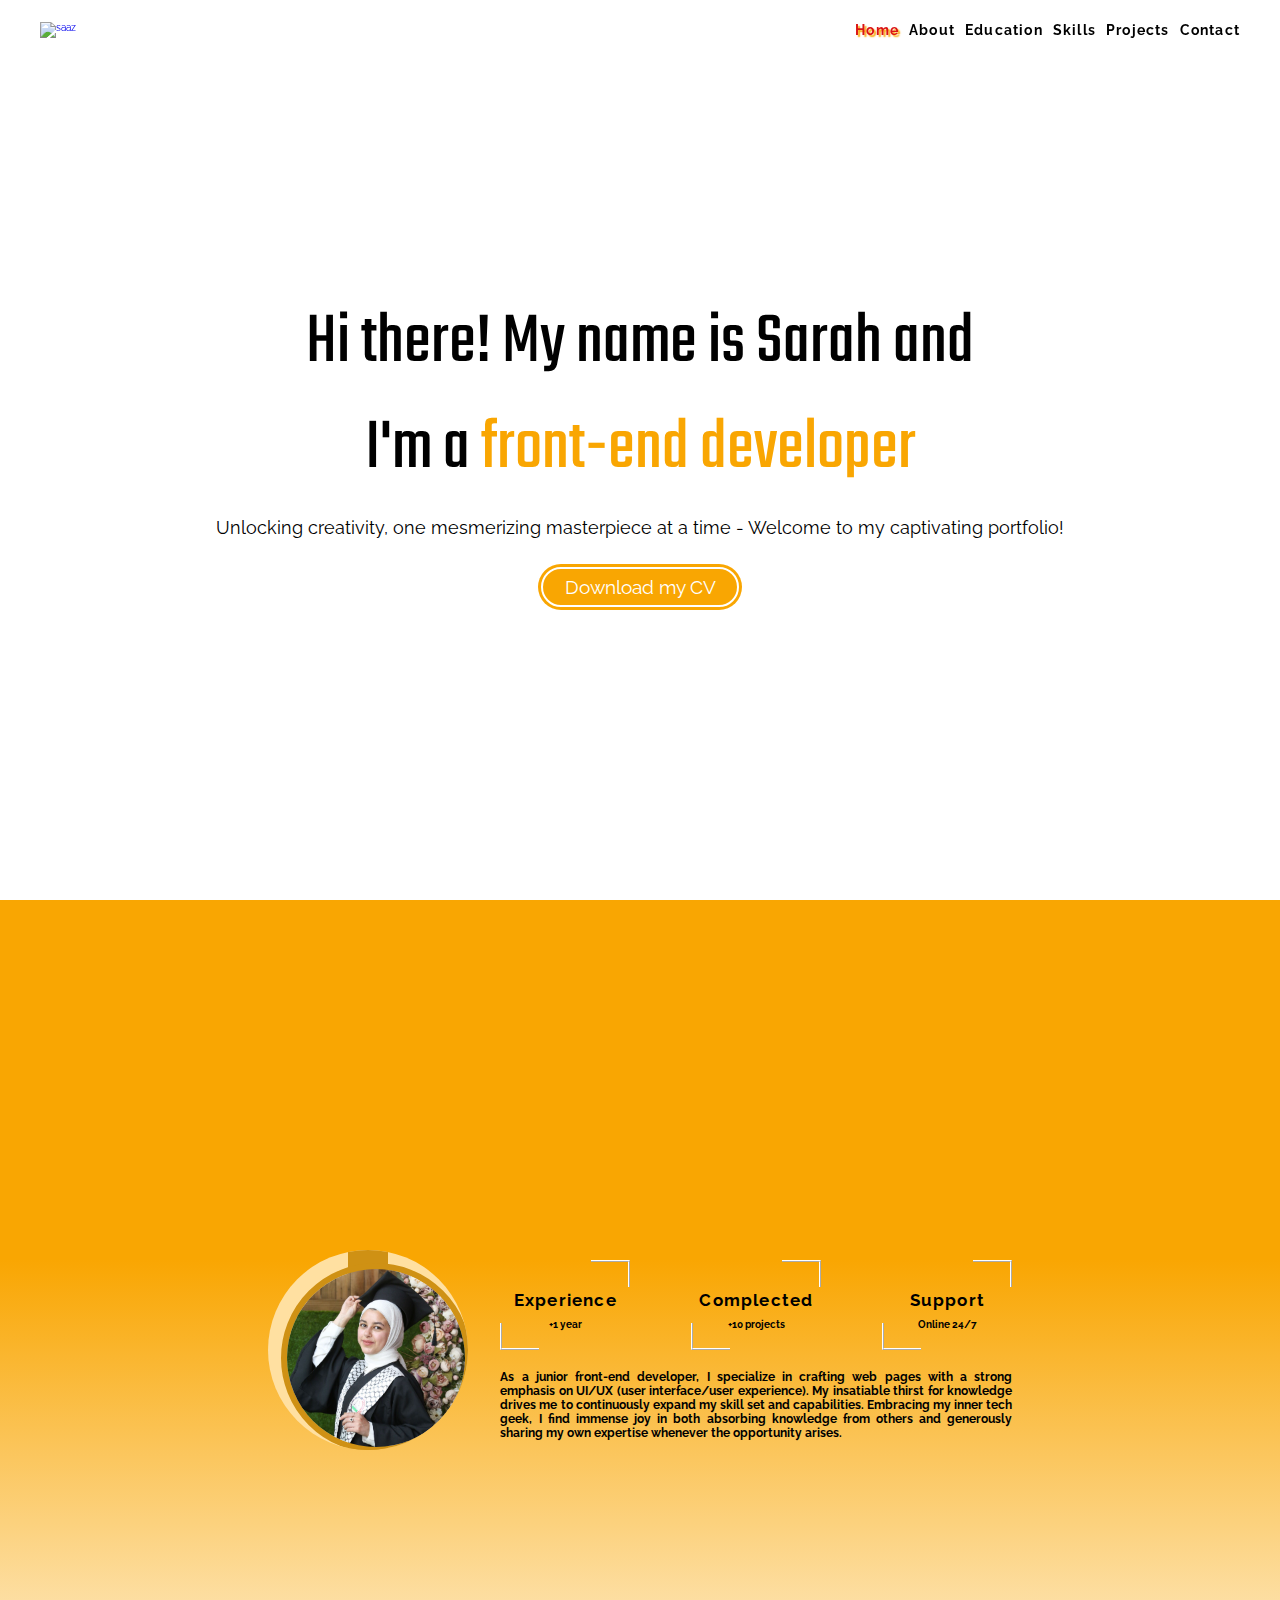
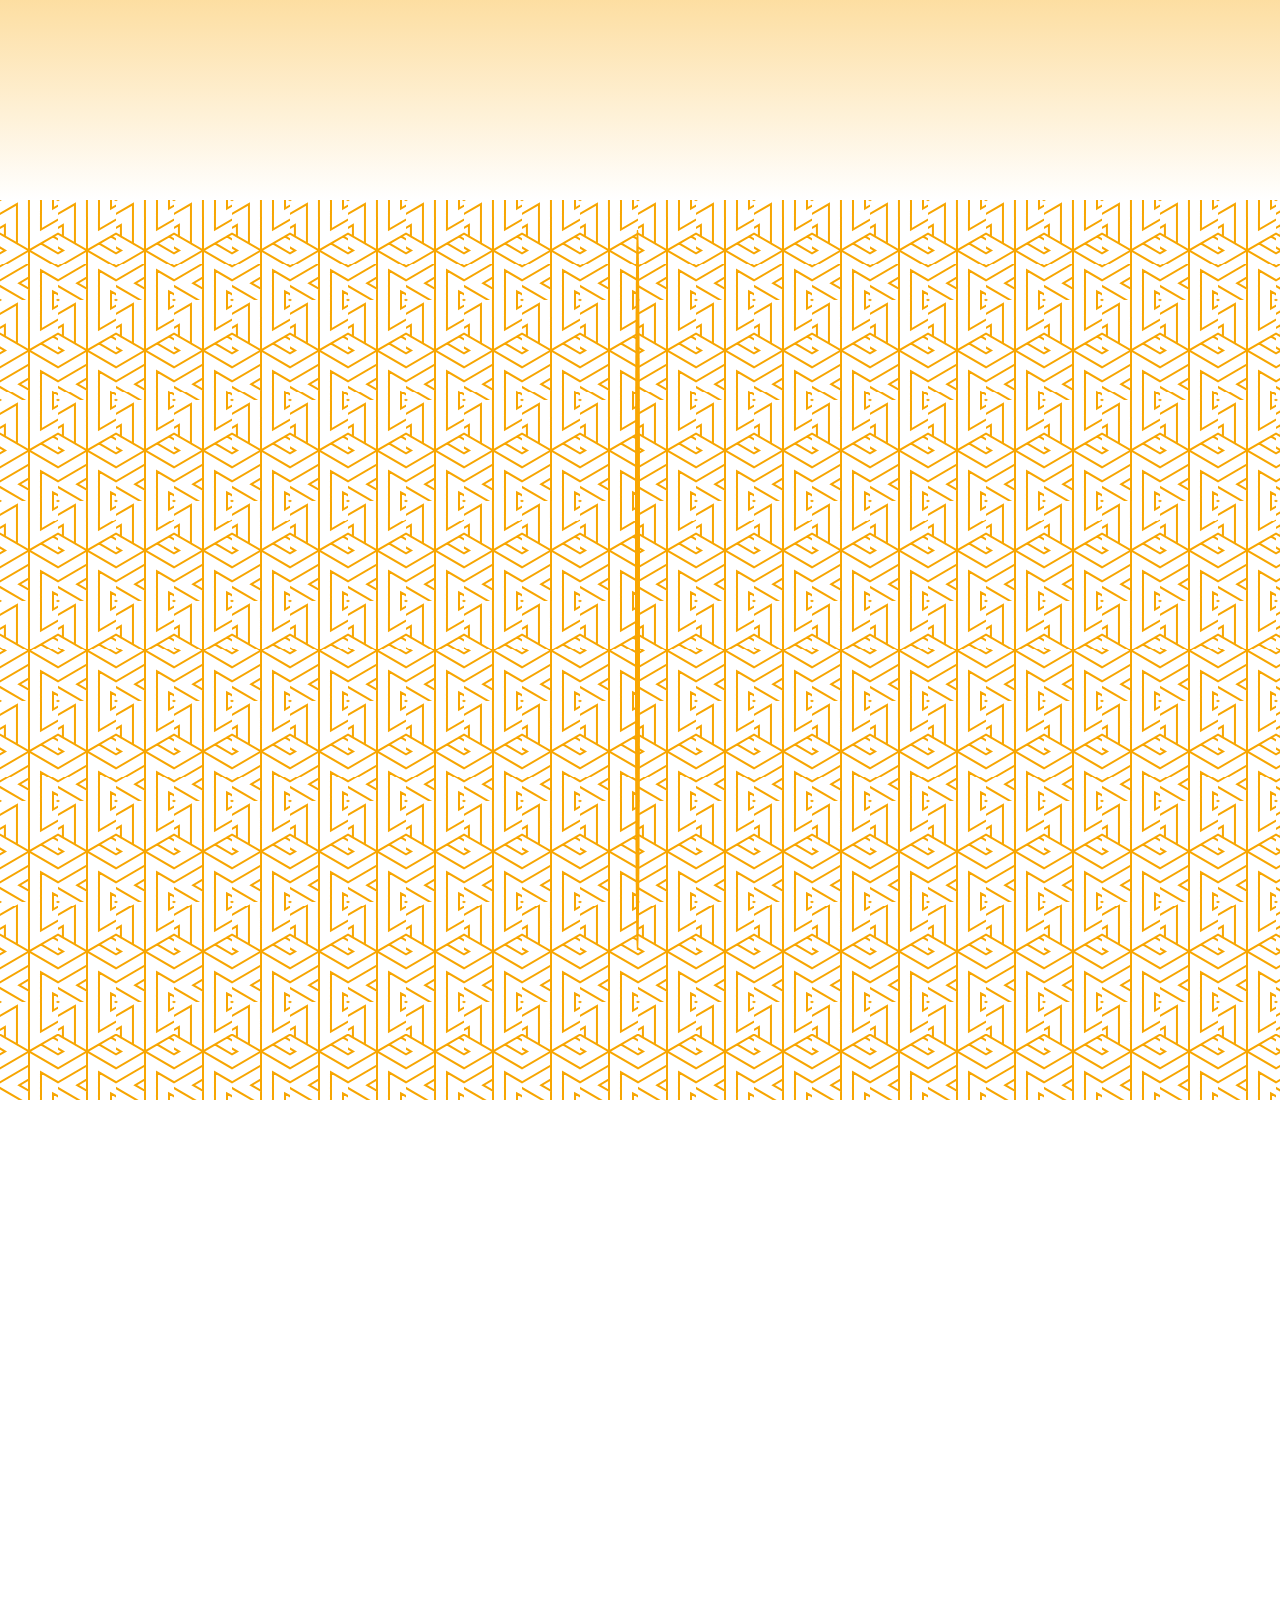
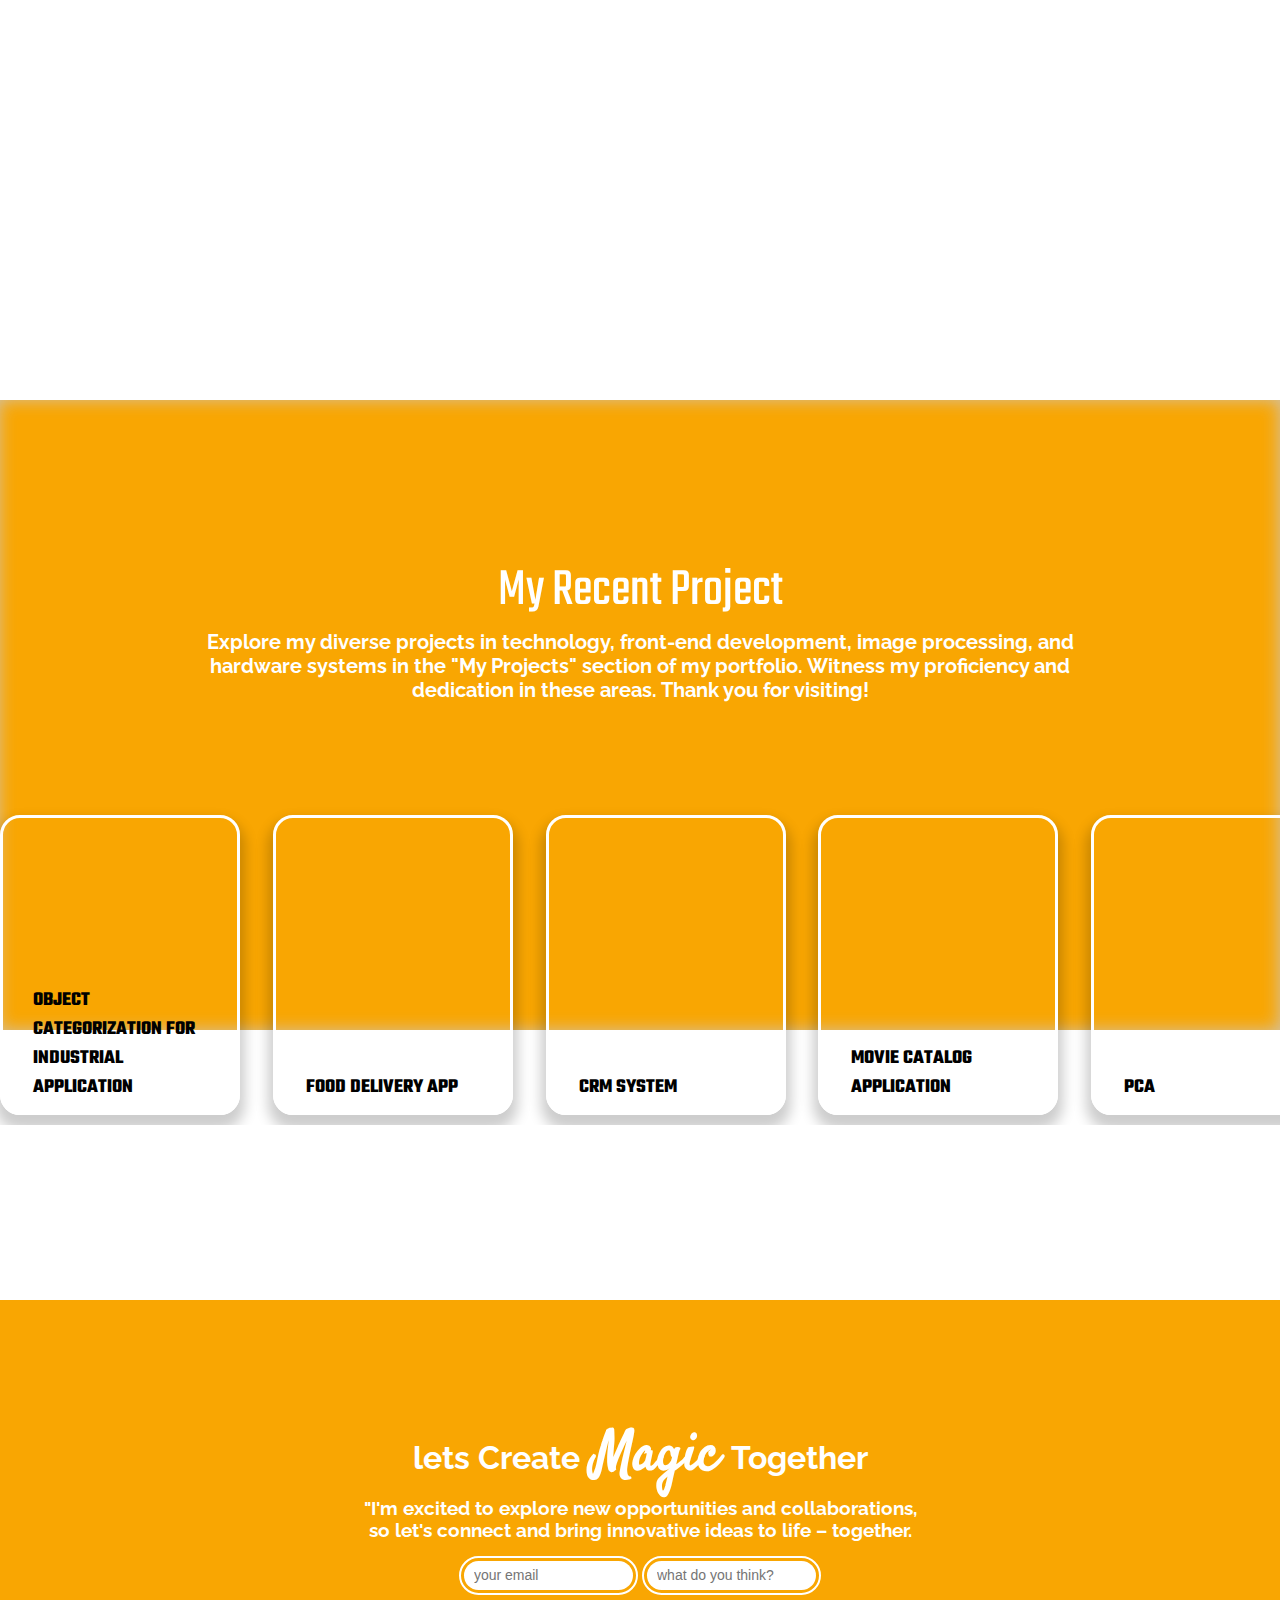
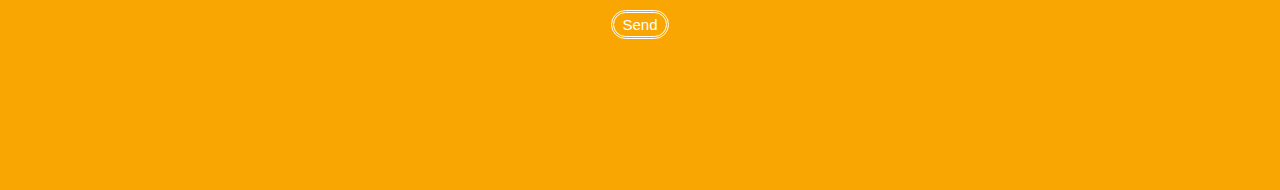
==== commit 7212cd67: "#15 - Modify the media query and add pattern background to the edu section" ====
--- a/index.html
+++ b/index.html
@@ -112,7 +112,8 @@
                 </h4>
             </div>
         </section>
-        <section id="edu" class="timeline">
+        <section id="edu" >
+            <div class="timeline">
             <div class="container right" style="--i : 0">
                 <!-- <div class="dot">
                     <div class="inner"></div>
@@ -191,6 +192,7 @@
                 <i class="fa-solid fa-caret-right left-arrow"></i>
                 <i class="fa-solid fa-caret-left none"></i>
             </div>
+        </div>
     </section>
         <section id="skills">
             <div class="circles">
--- a/style.css
+++ b/style.css
@@ -438,123 +438,133 @@
         width: 50%;
     }    
 }
-.timeline{
+#edu{
     position: relative;
-    width: 60vw;
-    min-height: 100vh;
-    margin: 0 auto;
+    height: 100vh;
+    width: 100vw;
     display: flex;
     flex-direction: column;
     justify-content: center;
-    padding: 5rem 3rem 3rem ;
-    animation: move-down 1s linear forwards;
-    >.container{
-        padding: 1rem 5rem;
-        position: inherit;
-        width: 50%;
-        border: .3rem solid var(--golden-orange);
-        border-radius: 1.6rem;
-        padding: 1rem;
-        --duration : 1s;
-        --interval : 1.2s;
-        opacity: 0;
-        >.dot{
-                width: 3rem;
-                height: 3rem;
-                background-color: var(--golden-orange);
+    background-image: url('utils/images/pattern.svg');
+    .timeline{
+        position: relative;
+        width: 60vw;
+        min-height: 100vh;
+        margin: 0 auto;
+        display: flex;
+        flex-direction: column;
+        justify-content: center;
+        padding: 5rem 3rem 3rem ;
+        animation: move-down 1s linear forwards;
+        >.container{
+            padding: 1rem 5rem;
+            position: inherit;
+            width: 50%;
+            border: .3rem solid var(--golden-orange);
+            border-radius: 1.6rem;
+            background-color: var(--white);
+            padding: 1rem;
+            --duration : 1s;
+            --interval : 1.2s;
+            opacity: 0;
+            >.dot{
+                    width: 3rem;
+                    height: 3rem;
+                    background-color: var(--golden-orange);
+                    position: absolute;
+                    z-index: 1;
+                    display: flex;
+                    top: 1.5rem;
+                    left: -7.4em;
+                    justify-content: center;
+                    align-items: center;
+                    border-radius: 50%;
+                    >.inner{
+                        width: 1rem;
+                        height: 1rem;
+                        background-color: var(--white);
+                        border-radius: 50%;
+                    }
+                }
+                >.CompanyLogo{
+                    position: inherit;
+                    display: flex;
+                    align-items: center;
+                    position: inherit;
+                    >img{
+                    margin-right: 1rem;
+                    width: 4rem;
+                    height: 4rem;
+                    }
+                    >a{
+                        color: var(--black);
+                        >h3{
+                            font-size: clamp(1.0125rem, -0.0641rem + 1.0607vw, 3rem);
+                        }
+                    }
+                }
+                >.text-card{
+                    margin-top: .5rem;
+                    display: flex;
+                    position: inherit;
+                    flex-direction: column;
+                    height: fit-content;
+                    min-height: calc(73% - 2rem); 
+                    >small{
+                        margin-bottom: 1rem;
+                    }
+                }
+                >i{
+                    position: absolute;
+                    font-size: 4rem;
+                    z-index: 3;
+                    top: 1.2rem; 
+                    color: var(--golden-orange);
+                }  
+                >i.right-arrow{
+                    left: -1.5rem;
+                }
+                >i.left-arrow{
+                    right: -1.5rem;
+                }
+                >i.none{
+                    display: none ;
+                    position: absolute;
+                    top: 1.8rem; 
+                    font-size: 4rem;
+                    z-index: 20;
+                    color: var(--golden-orange);
+                    left: -15px;
+                }
+            }  
+            .left{
+                left: -4%;
+            }
+            .right{
+                left:53%;        
+            }  
+            &::after{
+                content: '';
                 position: absolute;
-                z-index: 1;
-                display: flex;
-                top: 1.5rem;
-                left: -7.4em;
-                justify-content: center;
-                align-items: center;
-                border-radius: 50%;
-                >.inner{
-                    width: 1rem;
-                    height: 1rem;
-                    background-color: var(--white);
-                    border-radius: 50%;
-                }
-            }
-            >.CompanyLogo{
-                position: inherit;
-                display: flex;
-                align-items: center;
-                position: inherit;
-                >img{
-                margin-right: 1rem;
-                width: 4rem;
-                height: 4rem;
-                }
-                >a{
-                    color: var(--black);
-                    >h3{
-                        font-size: clamp(1.0125rem, -0.0641rem + 1.0607vw, 3rem);
-                    }
-                }
-            }
-            >.text-card{
-                margin-top: .5rem;
-                display: flex;
-                position: inherit;
-                flex-direction: column;
-                height: fit-content;
-                min-height: calc(73% - 2rem); 
-                >small{
-                    margin-bottom: 1rem;
-                }
-            }
-            >i{
-                position: absolute;
-                font-size: 4rem;
-                z-index: 3;
-                top: 1.2rem; 
-                color: var(--golden-orange);
-            }  
-            >i.right-arrow{
-                left: -1.5rem;
-            }
-            >i.left-arrow{
-                right: -1.5rem;
-            }
-            >i.none{
-                display: none ;
-                position: absolute;
-                top: 1.8rem; 
-                font-size: 4rem;
-                z-index: 20;
-                color: var(--golden-orange);
-                left: -15px;
-            }
-        }  
-        .left{
-            left: -4%;
-        }
-        .right{
-            left:53%;        
-        }  
-        &::after{
-            content: '';
-            position: absolute;
-            width: .5rem;
-            height: 80vh;
-            border-radius: 40%; 
-            background: var(--golden-orange);
-            top: 3rem;
-            left: 49%;
-            margin-left:.3rem;
-            z-index: 0;
-            animation: move-line 5s linear forwards;
-        }
-        .container.left{
-            animation: move-left var(--duration) calc(var(--interval)*var(--i)) ease-in-out forwards;
-        }
-        .container.right{
-            animation: move-right var(--duration) calc(var(--interval)*var(--i)) ease-in-out forwards;
-        }
-       
-}
+                width: .5rem;
+                height: 80vh;
+                border-radius: 40%; 
+                background: var(--golden-orange);
+                top: 3rem;
+                left: 49%;
+                margin-left:.3rem;
+                z-index: 0;
+                animation: move-line 5s linear forwards;
+            }
+            .container.left{
+                animation: move-left var(--duration) calc(var(--interval)*var(--i)) ease-in-out forwards;
+            }
+            .container.right{
+                animation: move-right var(--duration) calc(var(--interval)*var(--i)) ease-in-out forwards;
+            }
+    }
+}
+
 
 /* time line forward animation  */
 @keyframes move-line {
@@ -592,7 +602,8 @@
 }
 
 /* Media Query for education system */
-@media screen and (max-width: 840px){
+@media screen and (max-width: 861px){
+    #edu{
     .timeline{
         width: 100vw;
         padding: 0 0rem 1rem;
@@ -627,8 +638,10 @@
         }
        
     }
+    }
 }
 @media screen and (max-width: 480px){
+    #edu{
     .timeline{
         width: 100vw;
         margin: 0;
@@ -642,6 +655,7 @@
             left: 1.6rem;
         }
     }
+}
 }
 .projects{
     width: 100vw;
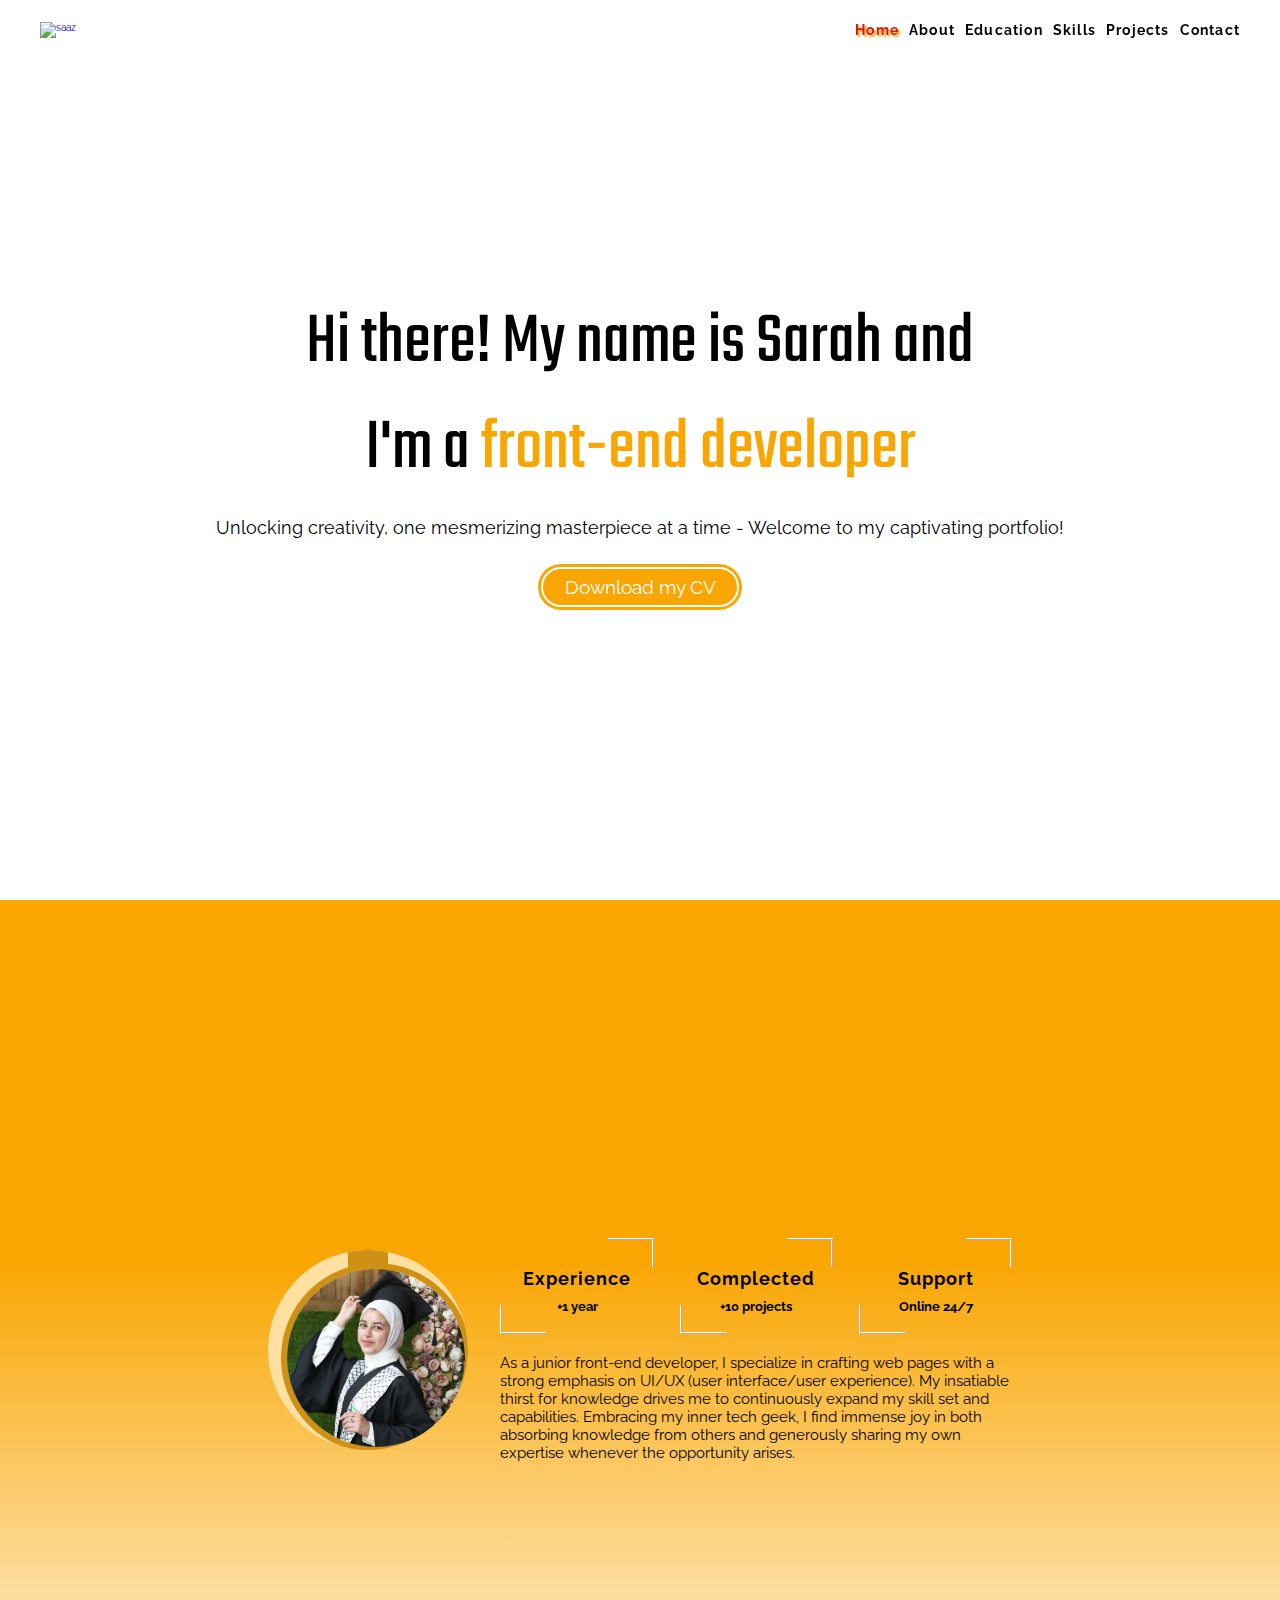
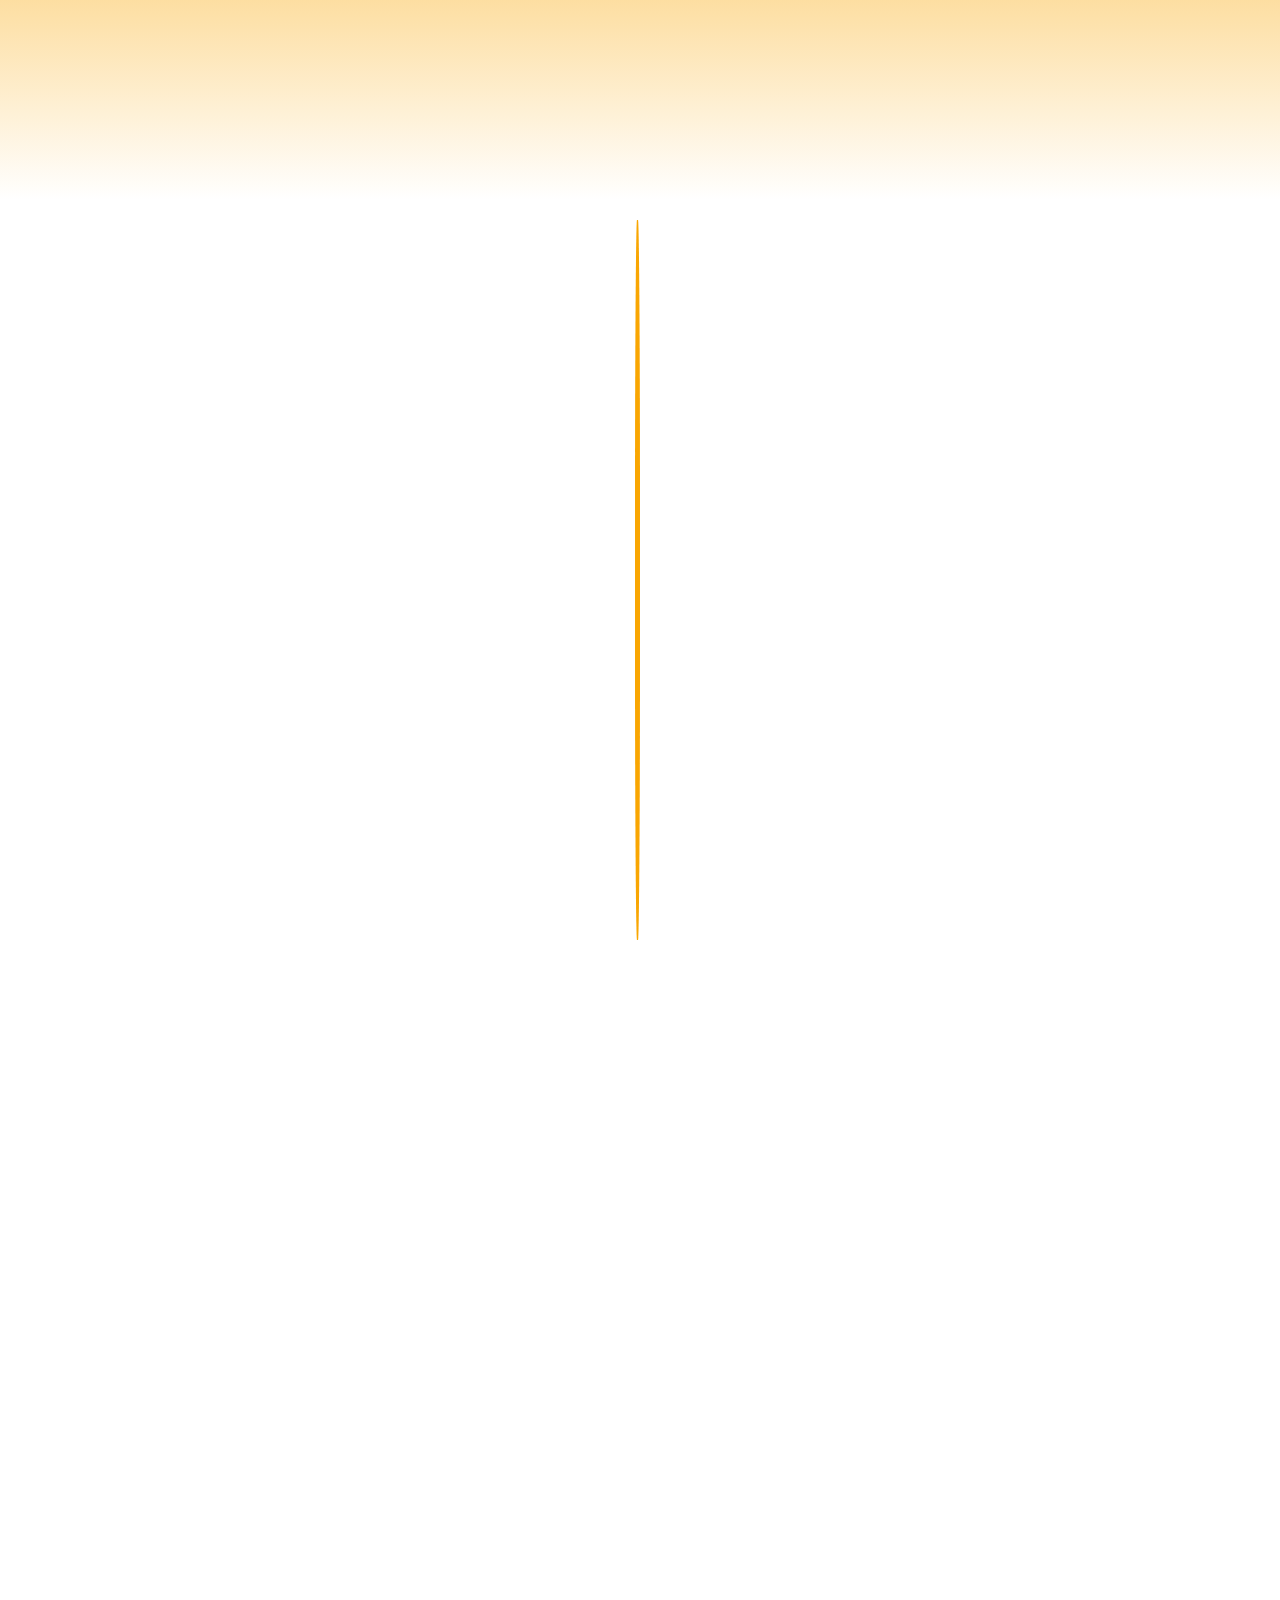
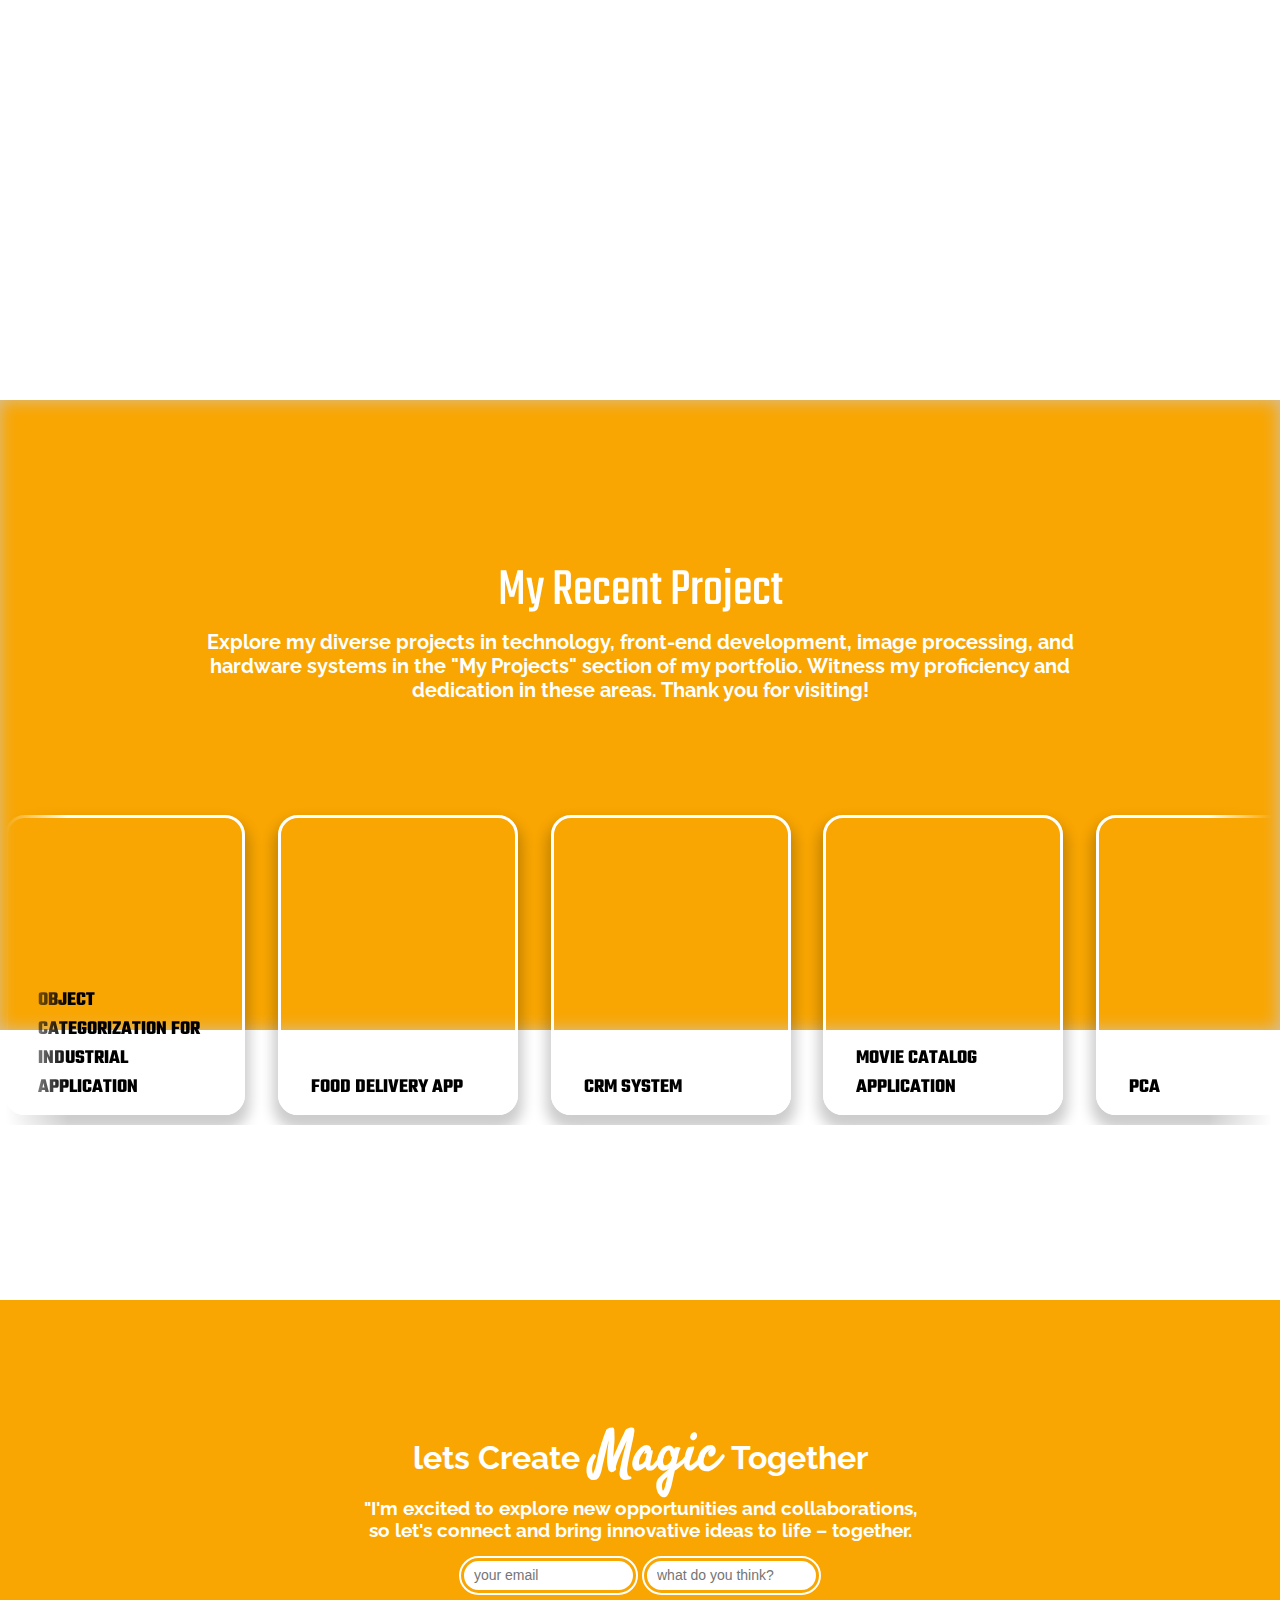
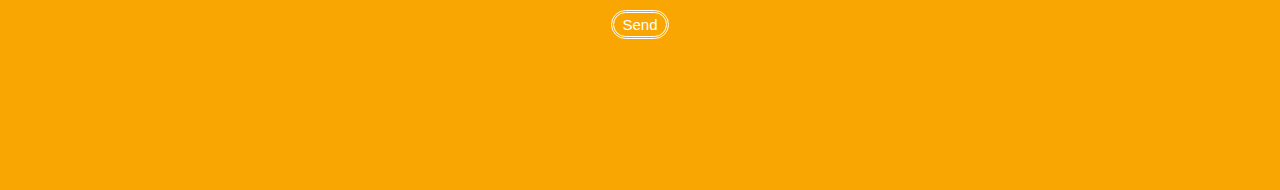
==== commit 6cc8b043: "#15 - Adjusted font size for the About section" ====
--- a/index.html
+++ b/index.html
@@ -103,21 +103,19 @@
                         </div>
                     </div>
                 </div>
-                <h4>As a junior front-end developer, I specialize in crafting web pages
+                <p class="p-about">As a junior front-end developer, I specialize in crafting web pages
                     with a strong emphasis on UI/UX (user interface/user experience). 
                         My insatiable thirst for knowledge drives me to continuously expand 
                         my skill set and capabilities. Embracing my inner tech geek, I find 
                         immense joy in both absorbing knowledge from others and generously 
                         sharing my own expertise whenever the opportunity arises.
-                </h4>
+                </p>
             </div>
         </section>
         <section id="edu" >
-            <div class="timeline">
+            <div class="animate-circles"></div>
+             <div class="timeline">
             <div class="container right" style="--i : 0">
-                <!-- <div class="dot">
-                    <div class="inner"></div>
-                </div> -->
                 <div class="CompanyLogo">
                     <img src="utils/images/foothill.png" alt="Foothill technology solution" title="Foothill technology solution">
                     <a href="" target="_blank">
--- a/style.css
+++ b/style.css
@@ -7,7 +7,7 @@
 html{
     font-size: 62.5%;
     scroll-behavior: smooth;
-    overflow-x: hidden;
+    overflow: hidden;
     scroll-snap-type: y mandatory;
 }
 :root{
@@ -49,7 +49,7 @@
     width: 100vw;
     -webkit-backdrop-filter: blur(10px);
     backdrop-filter: blur(5px);
-    z-index: 10;
+    z-index: 20;
     height: 6rem;
     >a img {
         width: 13rem;
@@ -210,7 +210,7 @@
     display: flex;
     justify-content: center;
     align-items: center;
-    padding: 10em 0;
+    padding: 3em 0;
     >.image-section{
         width: 20rem;
         height: 20rem;
@@ -227,7 +227,6 @@
             z-index: 2;
             border-radius: 50%;
             overflow: hidden;
-            /* cursor: ; remember to add customize svg instead of using cursor */
             >img{
                 position:absolute;
                 top: 0;
@@ -269,6 +268,9 @@
             width: 100%;
             >.card-container{
                 display: inherit;
+                width: 30%;
+                display: flex;
+                justify-content: center;
                 position: relative;
                 >.card{
                     width: 13rem;
@@ -279,17 +281,17 @@
                     justify-content: center;
                     align-items: center;
                     >i{
-                        font-size: clamp(1.2rem, 0.1639rem + 1.604vw, 2rem);
+                        font-size: clamp(2.2rem, 0.1639rem + 1.604vw, 2.4rem);                        
                         color: var(--white);
                         margin-bottom: 1rem;
                     } 
                     >h3{
-                        font-size: clamp(1.2rem, 0.1639rem + 1.2604vw, 1.65rem);
-                        letter-spacing: .12rem;
+                        font-size: clamp(1.4rem, 0.1939rem + 1.2604vw, 1.85rem);
+                        letter-spacing: .1rem;
                         margin-bottom: .5em;
                     } 
                     >h4{
-                        font-size: clamp(.8rem, 0.1639rem + .7vw, 1rem);
+                        font-size: clamp(1rem, 0.5123rem + .6vw, 2rem);
                     }
                     &::after, &::before{
                         content: "";
@@ -318,10 +320,9 @@
                 }
             }
         }
-        >h4{
+        >.p-about{
             width: 100%;
-            font-size: clamp(1.2rem, 0.1639rem + 1vw, 1.2rem);
-            text-align: justify;
+            font-size: clamp(1.5rem, 0.1639rem + 1vw, 1.9rem);
             margin-top: 2rem;
         }
     }
@@ -350,26 +351,12 @@
         }
     }
 }
-@media screen and (max-width: 777px ) {
-    #about{
-        >.cards-section{
-            width: 55%;
-            >.cards{
-                >.card-container{
-                    >.card{
-                        width:10rem ;
-                        padding: 2rem 1rem;
-                    }
-                }
-            }
-        }
-    }
-}
-@media screen and (max-width: 600px ) {
+
+@media screen and (max-width: 700px ) {
     #about{
         flex-direction: column;
         >.image-section{
-            margin-bottom: 3rem;
+            margin-bottom: 1rem;
         }
         >.cards-section{
             width: 80%;
@@ -377,7 +364,7 @@
             >.cards{
                 >.card-container{
                     >.card{
-                        width:9rem ;
+                        width:9rem !important;
                         padding: 2rem 1rem;
                     }
                 }
@@ -445,8 +432,18 @@
     display: flex;
     flex-direction: column;
     justify-content: center;
-    background-image: url('utils/images/pattern.svg');
-    .timeline{
+    overflow-x: hidden;
+    .animate-circles{
+        width: 100%;
+        height: 100vh;
+        overflow-y: hidden;
+        >.edu-circle{
+            position: absolute;
+            border-radius: 50%;
+            background: radial-gradient(circle, rgba(255, 255, 255, 0) 20%, var(--golden-orange) 100%);
+        }
+    }
+    >.timeline{
         position: relative;
         width: 60vw;
         min-height: 100vh;
@@ -454,11 +451,11 @@
         display: flex;
         flex-direction: column;
         justify-content: center;
-        padding: 5rem 3rem 3rem ;
+        padding: 0rem 2rem 2rem ;
         animation: move-down 1s linear forwards;
         >.container{
             padding: 1rem 5rem;
-            position: inherit;
+            position: relative;
             width: 50%;
             border: .3rem solid var(--golden-orange);
             border-radius: 1.6rem;
@@ -467,104 +464,140 @@
             --duration : 1s;
             --interval : 1.2s;
             opacity: 0;
-            >.dot{
-                    width: 3rem;
-                    height: 3rem;
-                    background-color: var(--golden-orange);
-                    position: absolute;
-                    z-index: 1;
-                    display: flex;
-                    top: 1.5rem;
-                    left: -7.4em;
-                    justify-content: center;
-                    align-items: center;
-                    border-radius: 50%;
-                    >.inner{
-                        width: 1rem;
-                        height: 1rem;
-                        background-color: var(--white);
-                        border-radius: 50%;
+            >.CompanyLogo{
+                position: inherit;
+                display: flex;
+                align-items: center;
+                position: inherit;
+                >img{
+                margin-right: 1rem;
+                width: 4rem;
+                height: 4rem;
+                }
+                >a{
+                    color: var(--black);
+                    >h3{
+                        font-size: clamp(1.0125rem, -0.0641rem + 1.0607vw, 3rem);
                     }
                 }
-                >.CompanyLogo{
-                    position: inherit;
-                    display: flex;
-                    align-items: center;
-                    position: inherit;
-                    >img{
-                    margin-right: 1rem;
-                    width: 4rem;
-                    height: 4rem;
-                    }
-                    >a{
-                        color: var(--black);
-                        >h3{
-                            font-size: clamp(1.0125rem, -0.0641rem + 1.0607vw, 3rem);
-                        }
-                    }
+            }
+            >.text-card{
+                margin-top: .5rem;
+                display: flex;
+                position: inherit;
+                flex-direction: column;
+                height: fit-content;
+                min-height: calc(73% - 2rem); 
+                >small{
+                    margin-bottom: 1rem;
                 }
-                >.text-card{
-                    margin-top: .5rem;
-                    display: flex;
-                    position: inherit;
-                    flex-direction: column;
-                    height: fit-content;
-                    min-height: calc(73% - 2rem); 
-                    >small{
-                        margin-bottom: 1rem;
-                    }
-                }
-                >i{
-                    position: absolute;
-                    font-size: 4rem;
-                    z-index: 3;
-                    top: 1.2rem; 
-                    color: var(--golden-orange);
-                }  
-                >i.right-arrow{
-                    left: -1.5rem;
-                }
-                >i.left-arrow{
-                    right: -1.5rem;
-                }
-                >i.none{
-                    display: none ;
-                    position: absolute;
-                    top: 1.8rem; 
-                    font-size: 4rem;
-                    z-index: 20;
-                    color: var(--golden-orange);
-                    left: -15px;
-                }
+            }
+            >i{
+                position: absolute;
+                font-size: 4rem;
+                z-index: 3;
+                top: 1.2rem; 
+                color: var(--golden-orange);
             }  
-            .left{
-                left: -4%;
-            }
-            .right{
-                left:53%;        
-            }  
-            &::after{
-                content: '';
+            >i.right-arrow{
+                left: -1.5rem;
+            }
+            >i.left-arrow{
+                right: -1.5rem;
+            }
+            >i.none{
+                display: none ;
                 position: absolute;
-                width: .5rem;
-                height: 80vh;
-                border-radius: 40%; 
-                background: var(--golden-orange);
-                top: 3rem;
-                left: 49%;
-                margin-left:.3rem;
-                z-index: 0;
-                animation: move-line 5s linear forwards;
-            }
-            .container.left{
-                animation: move-left var(--duration) calc(var(--interval)*var(--i)) ease-in-out forwards;
-            }
-            .container.right{
-                animation: move-right var(--duration) calc(var(--interval)*var(--i)) ease-in-out forwards;
-            }
+                top: 1.8rem; 
+                font-size: 4rem;
+                z-index: 20;
+                color: var(--golden-orange);
+                left: -15px;
+            }
+        }  
+        .left{
+            left: -4%;
+        }
+        .right{
+            left:53%;        
+        }  
+        &::after{
+            content: '';
+            position: absolute;
+            width: .5rem;
+            height: 80vh;
+            border-radius: 40%; 
+            background: var(--golden-orange);
+            top: 2rem;
+            left: 49%;
+            margin-left:.3rem;
+            z-index: 0;
+            animation: move-line 5s linear forwards;
+        }
+        .container.left{
+            animation: move-left var(--duration) calc(var(--interval)*var(--i)) ease-in-out forwards;
+        }
+        .container.right{
+            animation: move-right var(--duration) calc(var(--interval)*var(--i)) ease-in-out forwards;
+        }    
     }
 }
 
+@keyframes move-up {
+    0% {
+         transform: translateY(0); 
+        }
+    100% {
+         transform: translateY(-5rem);
+         }
+  }
+  
+  @keyframes move-down {
+    0% {
+         transform: translateY(0); 
+        }
+    100% {
+         transform: translateY(5rem);
+        }
+  }
+  
+  @keyframes move-left {
+    0% {
+         transform: translateX(0);
+        }
+    100% { 
+        transform: translateX(-7rem);
+     }
+  }
+  
+  @keyframes move-right {
+    0% { 
+        transform: translateX(0); 
+    }
+    100% { 
+        transform: translateX(7rem);
+     }
+  }
+@media screen and (max-width :75rem) {
+    #skills {
+        > .circles {
+            & > .circle {
+                width: calc(10rem + 2vw);
+                height: calc(10rem + 2vw);
+            }
+        }
+    }
+}
+@media screen and (max-width :45rem) {
+    #skills {
+        > .circles {
+            & > .circle {
+                width: calc(8rem + 2vw);
+                height: calc(8rem + 2vw);
+            }
+        }
+    }
+}
 
 /* time line forward animation  */
 @keyframes move-line {
@@ -607,7 +640,7 @@
     .timeline{
         width: 100vw;
         padding: 0 0rem 1rem;
-        margin: 0;
+        margin: 1rem 0rem 0rem;
         &::after{
             left: 6%;
         }
@@ -640,11 +673,11 @@
     }
     }
 }
-@media screen and (max-width: 480px){
+@media screen and (max-width: 50rem){
     #edu{
     .timeline{
         width: 100vw;
-        margin: 0;
+        margin: 1rem 0rem;
         &::after{
             left: 1.2rem;
         }
@@ -688,8 +721,10 @@
     }
     >.projects-wrapper{
         overflow-x: auto;
-        width: 100vw;
+        width: 99vw;
         height: fit-content;
+        -webkit-mask-image: linear-gradient(to right, transparent 0%, white 5%, white 95%, transparent 100%);
+        mask-image: linear-gradient linear-gradient(to right, transparent 0%, white 5%, white 95%, transparent 100%);
         overscroll-behavior-inline: contain;
         scroll-snap-type: inline mandatory; 
         display: grid;
@@ -697,8 +732,9 @@
         grid-auto-flow: column;
         grid-auto-columns: calc(24rem + 1vw);
         position: absolute;
-        padding: 1rem 0 1rem;
+        padding: 1rem 0rem 1rem;
         top: 45vh;
+        left: 0.5rem;
         >*{
             scroll-snap-align: start;
         }
@@ -740,7 +776,6 @@
                 left: 0;
                 opacity: 0.9;
                 transition: opacity .2s ease-out;
-                aspect-ratio: 1/1;
             }
             >h2{
                 position: absolute;
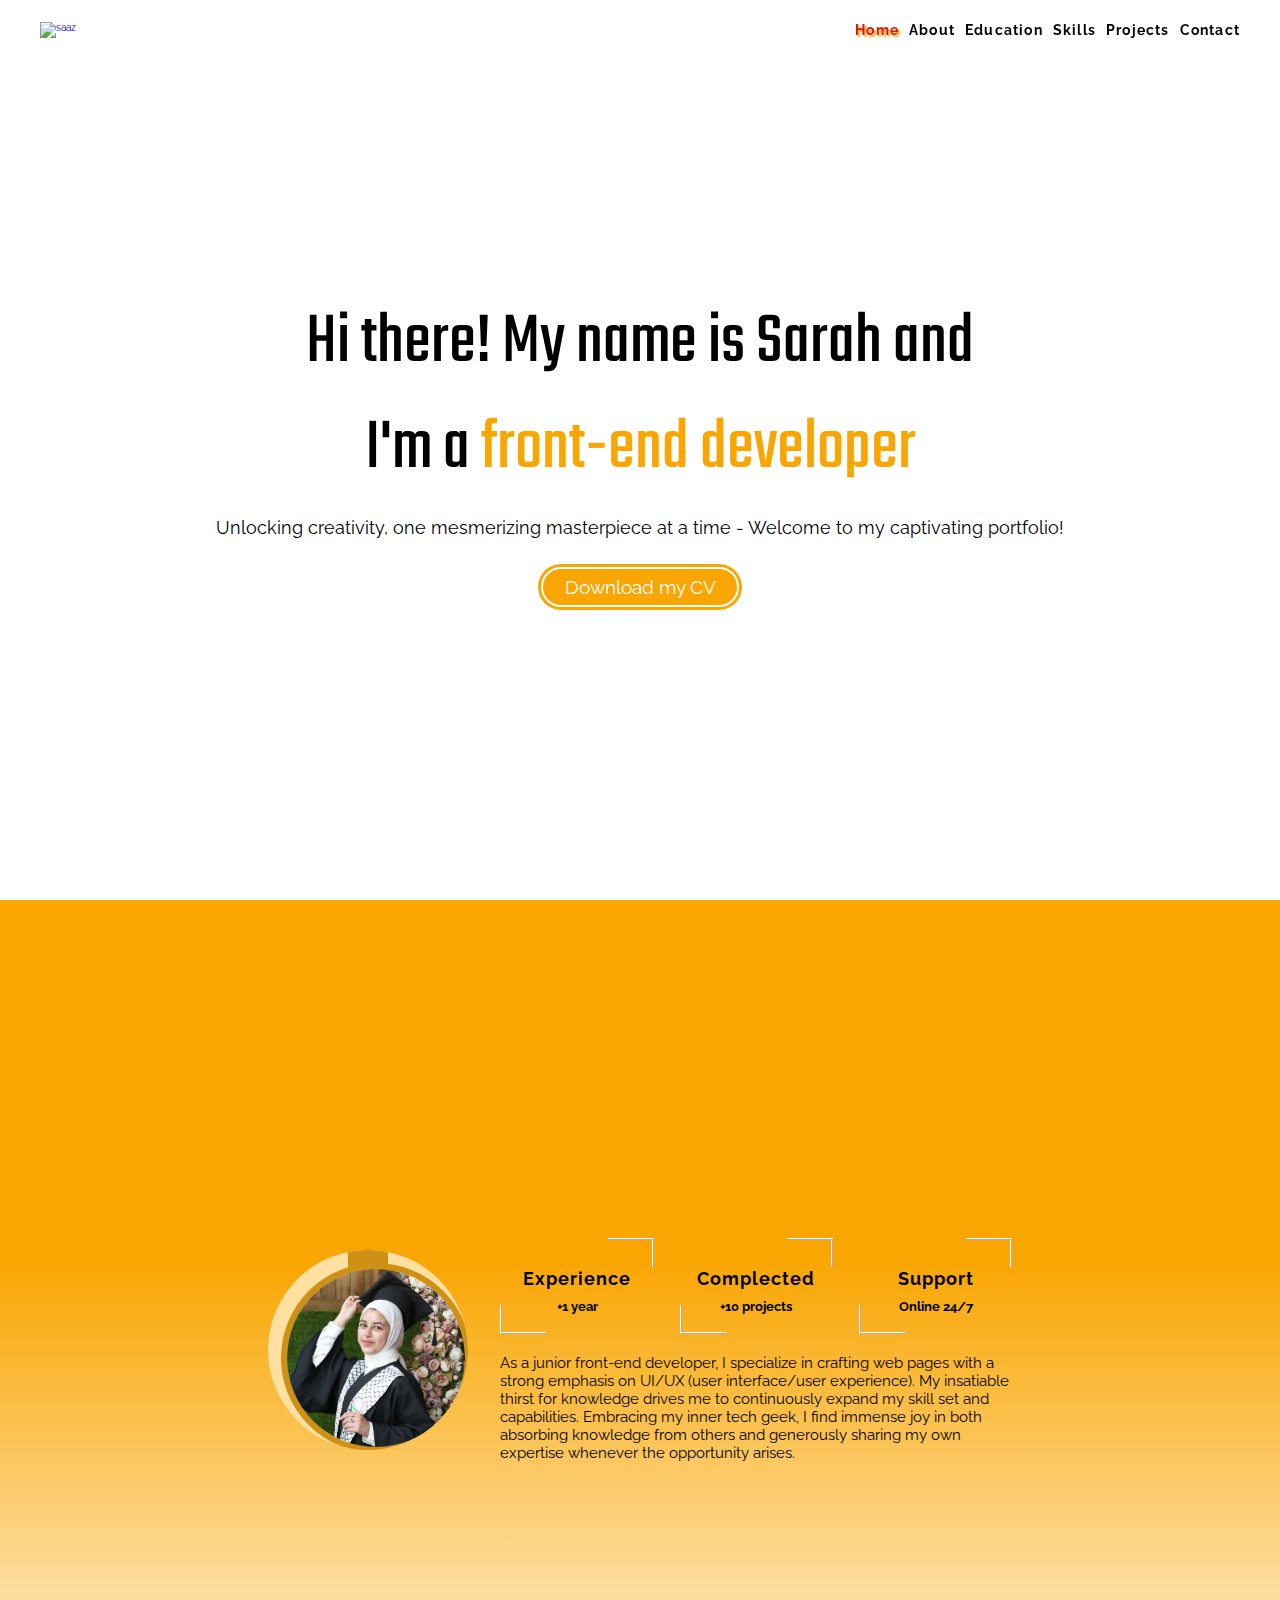
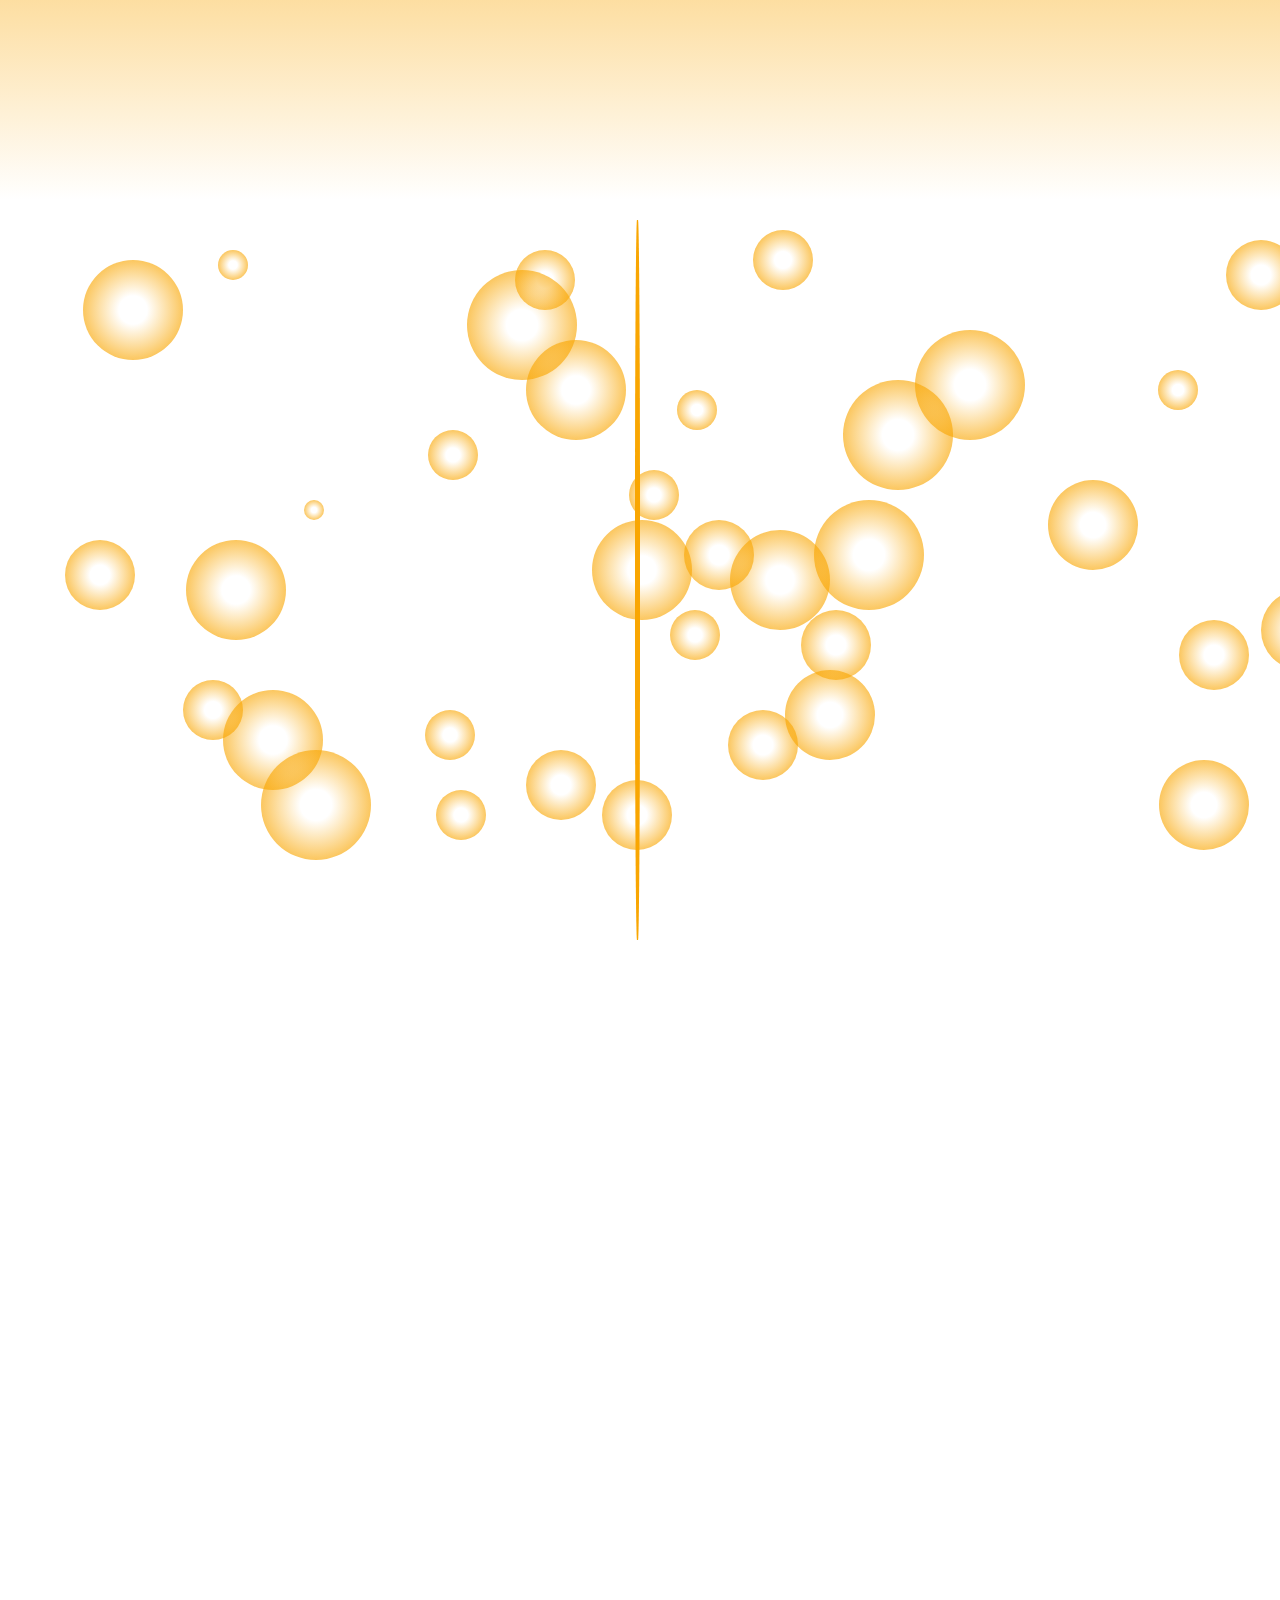
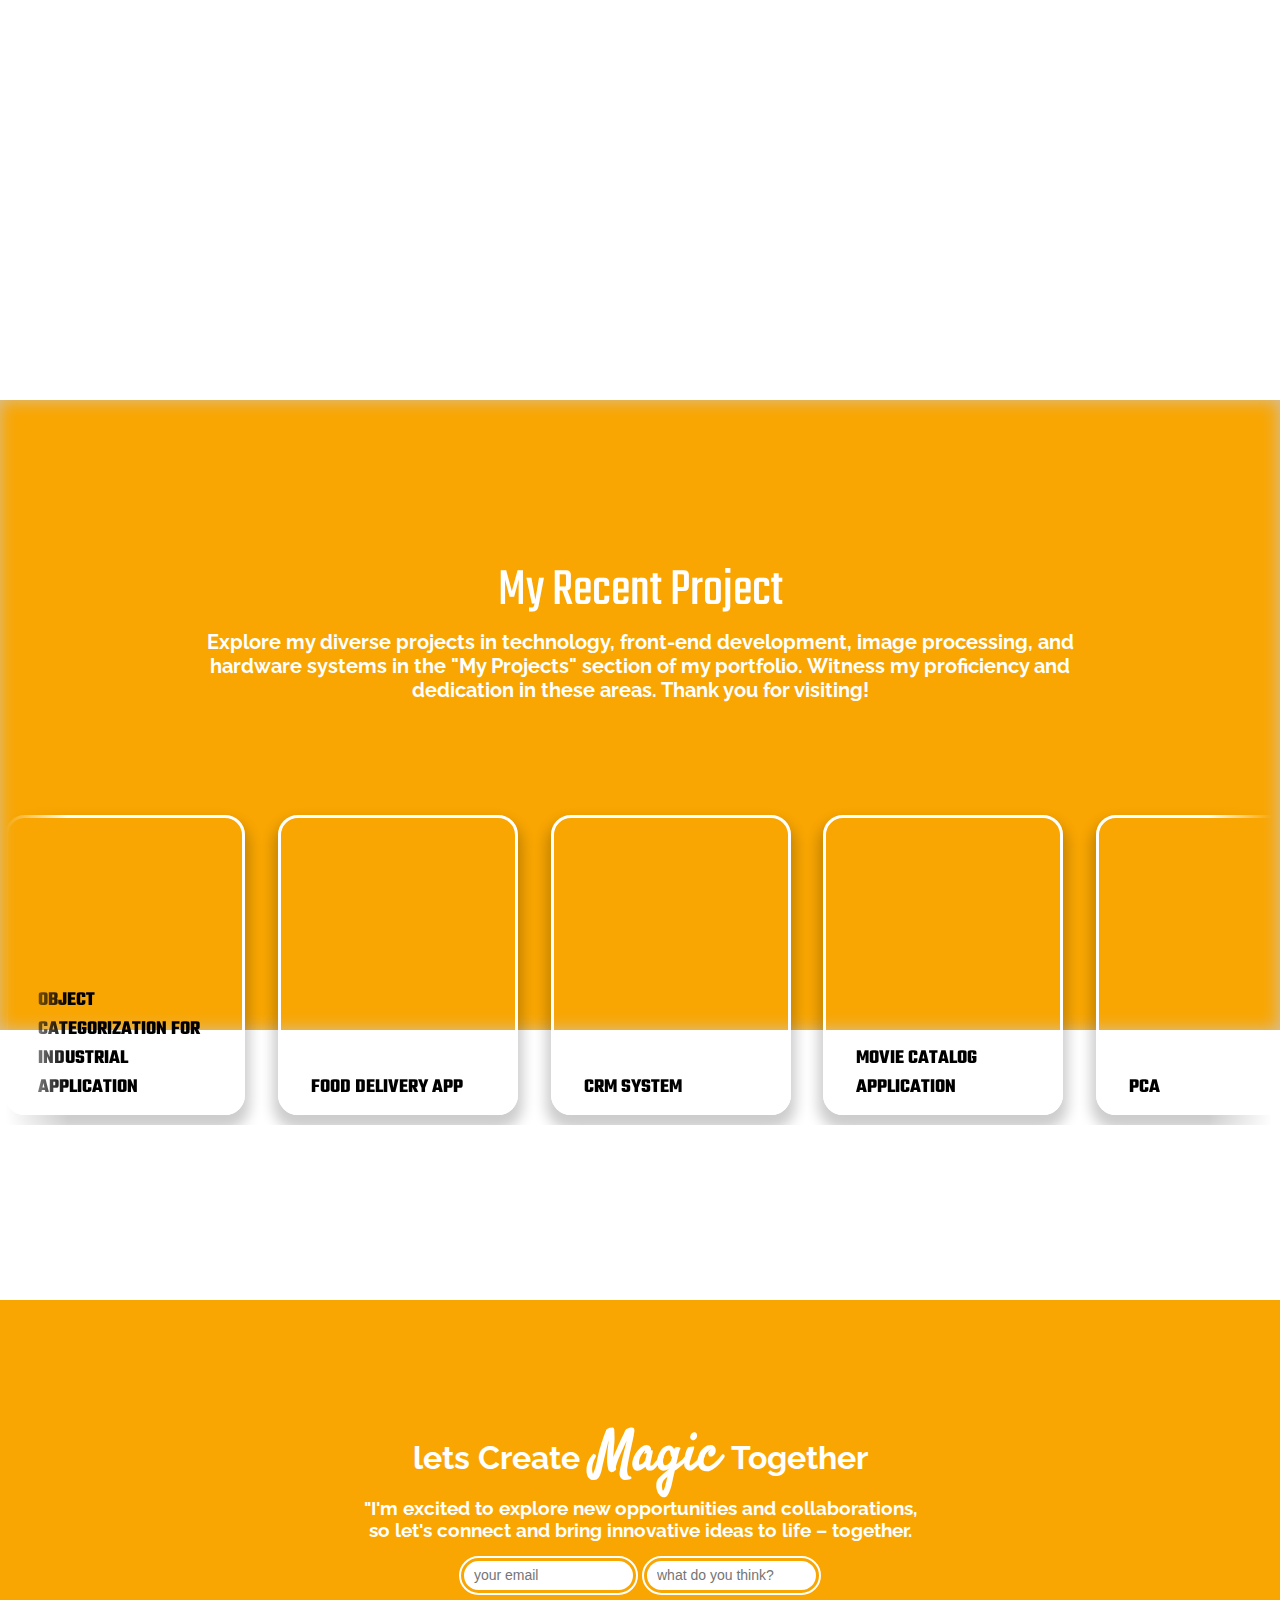
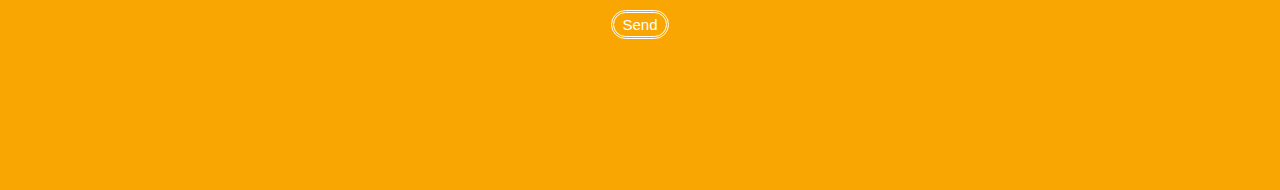
==== commit c4772a03: "#15 - Fix closing menu functionality" ====
--- a/index.html
+++ b/index.html
@@ -19,22 +19,22 @@
             <div class="div-section">
                 <nav class="nav-list">
                     <ul class="ul-list">
-                        <li class="ul-item active" onclick="closeNavBar()">
+                        <li class="ul-item active">
                             <a href="#home">Home</a>
                         </li>
-                        <li class="ul-item " onclick="closeNavBar()">
+                        <li class="ul-item ">
                             <a href="#about">About</a>
                         </li>
-                        <li class="ul-item " onclick="closeNavBar()">
+                        <li class="ul-item ">
                             <a href="#edu">Education</a>
                         </li>
-                        <li class="ul-item " onclick="closeNavBar()">
+                        <li class="ul-item ">
                             <a href="#skills">Skills</a>
                         </li>
-                        <li class="ul-item " onclick="closeNavBar()">
+                        <li class="ul-item ">
                             <a href="#project">Projects</a>
                         </li>
-                        <li class="ul-item " onclick="closeNavBar()">
+                        <li class="ul-item ">
                             <a href="#contact">Contact</a>
                         </li>
                     </ul>
@@ -45,22 +45,22 @@
         <div id="drop-down" class="drop-down">
             <ul class="ul-list">
                 <li class="ul-item active">
-                    <a href="#home">Home</a>
-                </li>
-                <li class="ul-item">
-                    <a href="#about">About</a>
-                </li>
-                <li class="ul-item">
-                    <a href="#edu">Education</a>
-                </li>
-                <li class="ul-item">
-                    <a href="#skills">Skills</a>
-                </li>
-                <li class="ul-item">
-                    <a href="#project">Projects</a>
-                </li>
-                <li class="ul-item">
-                    <a href="#contact">Contact</a>
+                    <a href="#home"onclick="closeNavBar()">Home</a>
+                </li>
+                <li class="ul-item">
+                    <a href="#about" onclick="closeNavBar()">About</a>
+                </li>
+                <li class="ul-item">
+                    <a href="#edu" onclick="closeNavBar()">Education</a>
+                </li>
+                <li class="ul-item">
+                    <a href="#skills" onclick="closeNavBar()">Skills</a>
+                </li>
+                <li class="ul-item">
+                    <a href="#project" onclick="closeNavBar()">Projects</a>
+                </li>
+                <li class="ul-item">
+                    <a href="#contact" onclick="closeNavBar()">Contact</a>
                 </li>
             </ul>
         </div>
